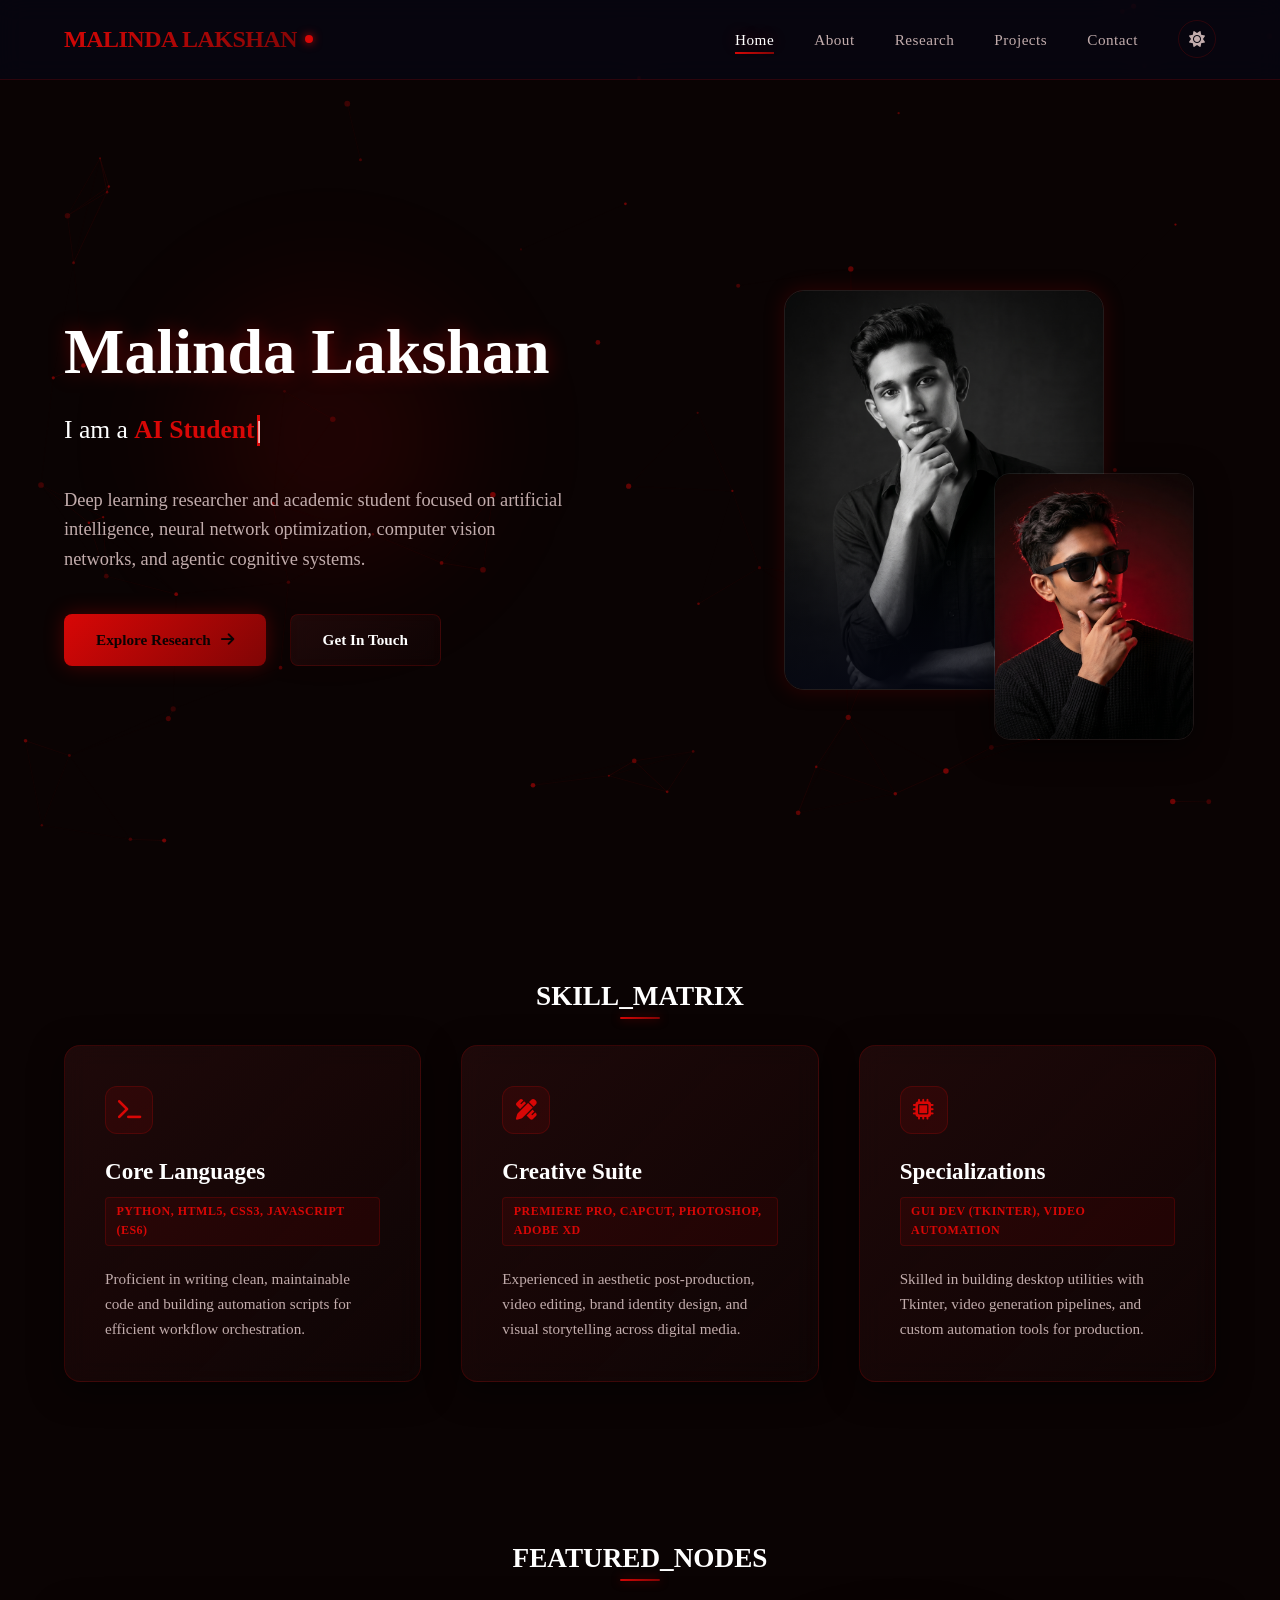
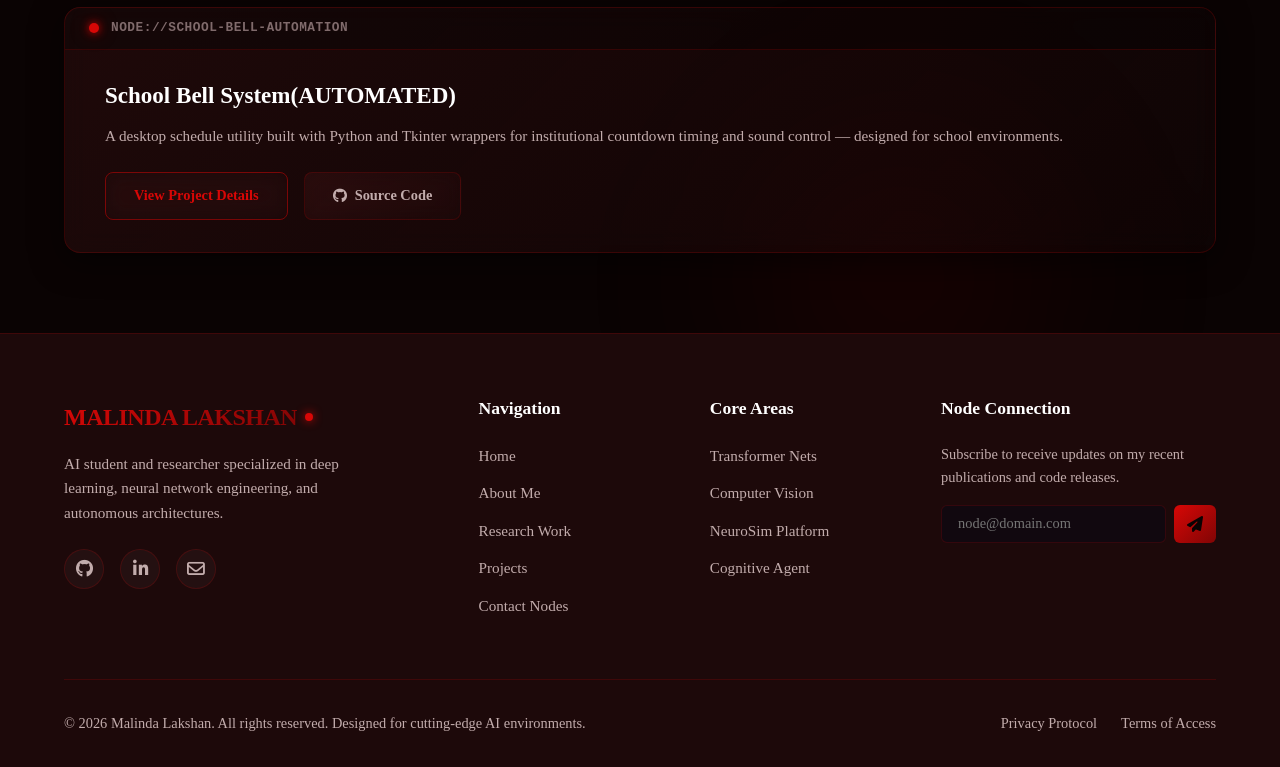
==== index.html @ 0bae868e "Contact page modifications" ====
<!DOCTYPE html>
<html lang="en">
<head>
  <meta charset="UTF-8">
  <meta name="viewport" content="width=device-width, initial-scale=1.0">
  <meta name="description" content="Official portfolio of Malinda Lakshan, an AI student and deep learning researcher pushing the boundaries of Artificial Intelligence, neural network optimization, and computer vision.">
  <meta name="author" content="Malinda Lakshan">
  <title>Malinda Lakshan | AI Researcher & Student Portfolio</title>
  
  <!-- CSS files -->
  <link rel="stylesheet" href="css/styles.css">
  <link rel="stylesheet" href="css/effects.css">
  
  <!-- FontAwesome Icons -->
  <link rel="stylesheet" href="https://cdnjs.cloudflare.com/ajax/libs/font-awesome/6.4.0/css/all.min.css">
</head>
<body>

  <!-- Background Canvas -->
  <canvas id="network-canvas" style="position: fixed; top: 0; left: 0; width: 100vw; height: 100vh; pointer-events: none; z-index: 1;"></canvas>

  <!-- Glowing blobs for background layout -->
  <div class="hero-glow-blob"></div>
  <div class="hero-glow-blob-2"></div>

  <!-- Header -->
  <header>
    <div class="nav-container">
      <a href="index.html" class="logo" id="header-logo">
        <span class="logo-text">MALINDA LAKSHAN</span><span class="logo-dot"></span>
      </a>
      <button class="hamburger" id="nav-toggle" aria-label="Toggle Navigation">
        <span></span>
        <span></span>
        <span></span>
      </button>
      <ul class="nav-menu">
        <li class="nav-item active"><a href="index.html">Home</a></li>
        <li class="nav-item"><a href="about.html">About</a></li>
        <li class="nav-item"><a href="research.html">Research</a></li>
        <li class="nav-item"><a href="projects.html">Projects</a></li>
        <li class="nav-item"><a href="contact.html">Contact</a></li>
        
        <li class="nav-item" style="list-style: none;">
          <button class="theme-toggle" id="theme-toggle" aria-label="Toggle theme">
            <i class="fa-solid fa-sun icon-sun"></i>
            <i class="fa-solid fa-moon icon-moon"></i>
          </button>
        </li>
      </ul>
    </div>
  </header>

  <!-- Main Content -->
  <main>
    <!-- Hero Section -->
    <section class="hero-section" style="min-height: calc(100vh - var(--nav-height)); display: flex; align-items: center; padding: 2rem 0; z-index: 2;">
      <div class="container">
        <div class="grid-2">
          <div class="hero-info" style="display: flex; flex-direction: column; justify-content: center; gap: 1.5rem;">
            <h1 class="glow-text reveal" style="transition-delay: 0ms;">Malinda Lakshan</h1>
            <h3 class="reveal" style="transition-delay: 100ms; font-weight: 500; font-family: var(--font-body); color: var(--text-primary); display: flex; align-items: center;">
              I am a&nbsp;<span class="typing-text" style="color: var(--accent-cyan); font-weight: 700;"></span><span class="typing-cursor">|</span>
            </h3>
            <p class="reveal" style="transition-delay: 200ms; font-size: 1.15rem; max-width: 500px; color: var(--text-secondary);">
              Deep learning researcher and academic student focused on artificial intelligence, neural network optimization, computer vision networks, and agentic cognitive systems.
            </p>
            <div class="reveal" style="transition-delay: 300ms; display: flex; gap: 1.5rem; margin-top: 1rem;">
              <a href="research.html" class="btn btn-primary" id="cta-explore">
                Explore Research <i class="fa-solid fa-arrow-right"></i>
              </a>
              <a href="contact.html" class="btn btn-secondary" id="cta-contact">
                Get In Touch
              </a>
            </div>
          </div>
          
          <!-- Right column - Dual Profile Images -->
          <div class="hero-images-wrapper reveal" style="transition-delay: 200ms;">
            <!-- Main portrait -->
            <div class="hero-image-main">
              <img src="assets/malinda.jpeg" alt="Malinda Lakshan Portrait">
              <div class="hero-image-glow"></div>
            </div>
            <!-- Secondary portrait (floating) -->
            <div class="hero-image-secondary reveal-scale" style="transition-delay: 400ms;">
              <img src="assets/malinda01.jpeg" alt="Malinda Lakshan Alternate">
            </div>
          </div>
          
        </div>
      </div>
    </section>
    <!-- [01] CORE_MATRIX - Skills Summary -->
    <section class="core-matrix-section">
      <div class="container">
        <h2 class="reveal">SKILL_MATRIX</h2>
        <div class="skills-grid">
          <!-- Card 1 -->
          <div class="skill-card skill-card-clickable reveal delay-100" data-skill="core-languages">
            <div class="skill-card-icon">
              <i class="fa-solid fa-terminal"></i>
            </div>
            <h3 class="skill-card-title">Core Languages</h3>
            <div class="skill-tech-list">Python, HTML5, CSS3, JavaScript (ES6)</div>
            <p class="skill-card-desc">
              Proficient in writing clean, maintainable code and building automation scripts for efficient workflow orchestration.
            </p>
          </div>
          <!-- Card 2 -->
          <div class="skill-card skill-card-clickable reveal delay-200" data-skill="creative-suite">
            <div class="skill-card-icon">
              <i class="fa-solid fa-pen-ruler"></i>
            </div>
            <h3 class="skill-card-title">Creative Suite</h3>
            <div class="skill-tech-list">Premiere Pro, CapCut, Photoshop, Adobe XD</div>
            <p class="skill-card-desc">
              Experienced in aesthetic post-production, video editing, brand identity design, and visual storytelling across digital media.
            </p>
          </div>
          <!-- Card 3 -->
          <div class="skill-card skill-card-clickable reveal delay-300" data-skill="specializations">
            <div class="skill-card-icon">
              <i class="fa-solid fa-microchip"></i>
            </div>
            <h3 class="skill-card-title">Specializations</h3>
            <div class="skill-tech-list">GUI Dev (Tkinter), Video Automation</div>
            <p class="skill-card-desc">
              Skilled in building desktop utilities with Tkinter, video generation pipelines, and custom automation tools for production.
            </p>
          </div>
        </div>
      </div>
    </section>

    <!-- [02] FEATURED_NODES - Highlighted Projects -->
    <section class="featured-nodes-section">
      <div class="container">
        <h2 class="reveal">FEATURED_NODES</h2>
        <div class="projects-node-list">
          <!-- Project 1 -->
          <div class="project-node-card reveal delay-100">
            <div class="node-status-bar">
              <span class="node-indicator online"></span>
              <span class="node-label">NODE://SCHOOL-BELL-AUTOMATION</span>
            </div>
            <div class="node-body">
              <h3 class="node-title">School Bell System(AUTOMATED)</h3>
              <p class="node-desc">
                A desktop schedule utility built with Python and Tkinter wrappers for institutional countdown timing and sound control — designed for school environments.
              </p>
              <div class="node-actions">
                <a href="projects.html?project=school-bell" class="node-btn node-btn-primary">View Project Details</a>
                <a href="https://github.com/malindalakshan-git/School-Bell-System.git" target="_blank" rel="noopener" class="node-btn node-btn-ghost"><i class="fa-brands fa-github"></i> Source Code</a>
              </div>
            </div>
          </div>

        </div>
      </div>
    </section>
  </main>

  <!-- Footer -->
  <footer>
    <div class="container">
      <div class="footer-content">
        <div>
          <a href="index.html" class="logo footer-logo">
            <span class="logo-text">MALINDA LAKSHAN</span><span class="logo-dot"></span>
          </a>
          <p class="footer-desc">
            AI student and researcher specialized in deep learning, neural network engineering, and autonomous architectures.
          </p>
          <div class="footer-socials">
            <a href="https://github.com/malindalakshan-git" class="social-icon" target="_blank" aria-label="GitHub"><i class="fa-brands fa-github"></i></a>
            <a href="https://www.linkedin.com/in/malinda-lakshan-80937a413/" class="social-icon" target="_blank" aria-label="LinkedIn"><i class="fa-brands fa-linkedin-in"></i></a>
            <a href="mailto:malindalakshanbro@gmail.com" class="social-icon" aria-label="Email"><i class="fa-regular fa-envelope"></i></a>
          </div>
        </div>
        
        <div>
          <h4 class="footer-heading">Navigation</h4>
          <ul class="footer-links">
            <li><a href="index.html">Home</a></li>
            <li><a href="about.html">About Me</a></li>
            <li><a href="research.html">Research Work</a></li>
            <li><a href="projects.html">Projects</a></li>
            <li><a href="contact.html">Contact Nodes</a></li>
          </ul>
        </div>
        
        <div>
          <h4 class="footer-heading">Core Areas</h4>
          <ul class="footer-links">
            <li><a href="research.html#transformer-networks">Transformer Nets</a></li>
            <li><a href="research.html#computer-vision">Computer Vision</a></li>
            <li><a href="projects.html#neuro-sim">NeuroSim Platform</a></li>
            <li><a href="projects.html#cognitive-bot">Cognitive Agent</a></li>
          </ul>
        </div>
        
        <div class="footer-subscribe">
          <h4 class="footer-heading">Node Connection</h4>
          <p>Subscribe to receive updates on my recent publications and code releases.</p>
          <form class="subscribe-form" onsubmit="event.preventDefault(); alert('Subscribed to mail server node successfully!')">
            <input type="email" placeholder="node@domain.com" class="subscribe-input" required aria-label="Email Address">
            <button type="submit" class="subscribe-btn" aria-label="Submit Subscription"><i class="fa-solid fa-paper-plane"></i></button>
          </form>
        </div>
      </div>
      
      <div class="footer-bottom">
        <div>
          &copy; 2026 Malinda Lakshan. All rights reserved. Designed for cutting-edge AI environments.
        </div>
        <div style="display: flex; gap: 1.5rem;">
          <a href="#">Privacy Protocol</a>
          <a href="#">Terms of Access</a>
        </div>
      </div>
    </div>
  </footer>

  <!-- Skills Detail Modal -->
  <div id="skills-modal" class="skills-modal-overlay">
    <div class="skills-modal-container">
      <button class="skills-modal-close" id="skills-modal-close" aria-label="Close">
        <i class="fa-solid fa-xmark"></i>
      </button>
      <div class="skills-modal-header">
        <div class="skills-modal-icon" id="skills-modal-icon"></div>
        <h2 class="skills-modal-title" id="skills-modal-title"></h2>
      </div>
      <div class="skills-modal-body" id="skills-modal-body"></div>
    </div>
  </div>

  <!-- Scripts -->
  <script src="js/network.js"></script>
  <script src="js/main.js"></script>

  <script>
    const skillsData = {
      'core-languages': {
        title: 'Core Languages',
        icon: '<i class="fa-solid fa-terminal"></i>',
        description: 'Proficient in writing clean, maintainable code and building automation scripts for efficient workflow orchestration.',
        items: [
          { name: 'Python', desc: 'Clean scripting, automation, data processing, and backend logic.' },
          { name: 'Java', desc: 'Object-oriented programming, cross-platform applications, and enterprise solutions.' },
          { name: 'HTML5', desc: 'Semantic markup, accessible web structure, and SEO-friendly layouts.' },
          { name: 'CSS3', desc: 'Responsive layouts, animations, custom properties, and modern styling.' },
          { name: 'JavaScript (ES6)', desc: 'Modern JS, async patterns, DOM manipulation, and ES6+ features.' },
          
        ]
      },
      'creative-suite': {
        title: 'Creative Suite',
        icon: '<i class="fa-solid fa-pen-ruler"></i>',
        description: 'Experienced in aesthetic post-production, video editing, brand identity design, and visual storytelling across digital media.',
        items: [
          { name: 'Photoshop', desc: 'Graphic design, photo manipulation, branding assets, and digital art.' },
          { name: 'Premiere Pro', desc: 'Professional video editing, color grading, and post-production workflows.' },
          { name: 'Adobe Illustrator', desc: 'Vector graphics, logo design, illustrations, and scalable brand assets.' },
          { name: 'Adobe XD', desc: 'UI/UX prototyping, wireframing, interactive mockups, and design systems.' },
          { name: 'CapCut', desc: 'Quick edits, motion effects, transitions, and mobile-optimized content.' },
          { name: 'Canva', desc: 'Quick graphic design, social media visuals, and drag-and-drop content creation.' },
          
        ]
      },
      'specializations': {
        title: 'Specializations',
        icon: '<i class="fa-solid fa-microchip"></i>',
        description: 'Skilled in building desktop utilities with Tkinter, video generation pipelines, and custom automation tools for production.',
        items: [
          { name: 'GUI Dev (Tkinter)', desc: 'Desktop applications with custom widgets, event-driven interfaces, and native look-and-feel.' },
          { name: 'Video Automation', desc: 'Automated video generation pipelines, batch processing scripts, and render farm orchestration.' },
          { name: 'Cybersecurity', desc: 'Threat analysis, vulnerability assessment, and defensive security practices.' },
          { name: 'Ethical Hacking', desc: 'Penetration testing, exploit identification, and responsible disclosure workflows.' },
          { name: 'Artificial Intelligence', desc: 'Intelligent systems, neural networks, and cognitive computing solutions.' },
          { name: 'Machine Learning', desc: 'Supervised/unsupervised learning, model training, and predictive analytics.' },
          { name: 'Data Science', desc: 'Data wrangling, statistical analysis, visualization, and insight-driven decision making.' }
        ]
      }
    };

    document.addEventListener('DOMContentLoaded', () => {
      const modal = document.getElementById('skills-modal');
      const closeBtn = document.getElementById('skills-modal-close');
      const titleEl = document.getElementById('skills-modal-title');
      const iconEl = document.getElementById('skills-modal-icon');
      const bodyEl = document.getElementById('skills-modal-body');

      function openSkillsModal(key) {
        const data = skillsData[key];
        if (!data) return;

        titleEl.textContent = data.title;
        iconEl.innerHTML = data.icon;

        bodyEl.innerHTML = '<p class="skills-modal-desc">' + data.description + '</p><div class="skills-list">' +
          data.items.map(item =>
            '<div class="skills-list-item"><div class="skills-list-name">' + item.name + '</div><div class="skills-list-desc">' + item.desc + '</div></div>'
          ).join('') +
        '</div>';

        modal.classList.add('active');
        document.body.style.overflow = 'hidden';
      }

      function closeSkillsModal() {
        modal.classList.remove('active');
        document.body.style.overflow = '';
      }

      closeBtn.addEventListener('click', closeSkillsModal);
      modal.addEventListener('click', (e) => {
        if (e.target === modal) closeSkillsModal();
      });
      document.addEventListener('keydown', (e) => {
        if (!modal.classList.contains('active')) return;
        if (e.key === 'Escape') closeSkillsModal();
      });

      document.querySelectorAll('.skill-card-clickable').forEach(card => {
        card.addEventListener('click', () => {
          openSkillsModal(card.getAttribute('data-skill'));
        });
      });
    });
  </script>
</body>
</html>
---- css/styles.css ----
/* 
   Malinda Lakshan - Design System & Global Stylesheet
   Theme: Cyberpunk AI Researcher (Deep Space Dark Mode)
*/

@import url('https://fonts.googleapis.com/css2?family=Inter:wght@300;400;500;600;700&family=Outfit:wght@300;400;500;600;700;800&family=Space+Grotesk:wght@400;500;600;700&display=swap');

:root {
  /* Colors - Dark theme (default) */
  --bg-primary: #0a0303;
  --bg-secondary: #1d090a;
  --bg-card: rgba(51, 16, 17, 0.7);
  --accent-cyan: #d80706;
  --accent-purple: #800505;
  --accent-purple-rgb: 128, 5, 5;
  --accent-cyan-rgb: 216, 7, 6;
  --text-primary: #ffffff;
  --text-secondary: #c2acac;
  --text-muted: #806b6c;
  --border-color: rgba(216, 7, 6, 0.18);
  --border-glow: rgba(216, 7, 6, 0.3);
  
  /* Gradients */
  --gradient-cyber: linear-gradient(135deg, var(--accent-cyan) 0%, var(--accent-purple) 100%);
  --gradient-dark: linear-gradient(180deg, var(--bg-primary) 0%, var(--bg-secondary) 100%);
  --gradient-card: linear-gradient(135deg, rgba(51, 16, 17, 0.5) 0%, rgba(29, 9, 10, 0.25) 100%);
  
  /* Shadows */
  --shadow-glow: 0 0 20px rgba(216, 7, 6, 0.3);
  --shadow-glow-purple: 0 0 20px rgba(128, 5, 5, 0.3);
  --shadow-card: 0 8px 32px 0 rgba(0, 0, 0, 0.55);
  
  /* Spacing */
  --nav-height: 80px;
  --transition-smooth: all 0.3s cubic-bezier(0.4, 0, 0.2, 1);
  --transition-fast: all 0.15s ease;

  /* Theme-aware helpers */
  --section-alt-bg: rgba(13, 17, 39, 0.4);
}

[data-theme="light"] {
  --bg-primary: #f8f6f6;
  --bg-secondary: #ffffff;
  --bg-card: rgba(255, 255, 255, 0.85);
  --accent-cyan: #c0392b;
  --accent-purple: #922b21;
  --accent-purple-rgb: 146, 43, 33;
  --accent-cyan-rgb: 192, 57, 43;
  --text-primary: #1a1a1a;
  --text-secondary: #4a4a4a;
  --text-muted: #888888;
  --border-color: rgba(192, 57, 43, 0.15);
  --border-glow: rgba(192, 57, 43, 0.2);
  --gradient-card: linear-gradient(135deg, rgba(255, 255, 255, 0.9) 0%, rgba(245, 245, 245, 0.7) 100%);
  --shadow-glow: 0 0 20px rgba(192, 57, 43, 0.2);
  --shadow-glow-purple: 0 0 20px rgba(146, 43, 33, 0.2);
  --shadow-card: 0 8px 32px 0 rgba(0, 0, 0, 0.1);
  --section-alt-bg: rgba(240, 240, 245, 0.8);
}


/* Reset & Base Styles */
* {
  margin: 0;
  padding: 0;
  box-sizing: border-box;
}

html {
  scroll-behavior: smooth;
  overflow-x: hidden;
}

body {
  background-color: var(--bg-primary);
  color: var(--text-secondary);
  font-family: var(--font-body);
  line-height: 1.6;
  min-height: 100vh;
  display: flex;
  flex-direction: column;
  overflow-x: hidden;
  position: relative;
}

/* Custom Scrollbar */
::-webkit-scrollbar {
  width: 8px;
  height: 8px;
}

::-webkit-scrollbar-track {
  background: var(--bg-primary);
}

::-webkit-scrollbar-thumb {
  background: rgba(255, 255, 255, 0.1);
  border-radius: 4px;
  border: 1px solid var(--border-color);
}

[data-theme="light"] ::-webkit-scrollbar-thumb {
  background: rgba(0, 0, 0, 0.15);
}

::-webkit-scrollbar-thumb:hover {
  background: var(--gradient-cyber);
}

/* Typography */
h1, h2, h3, h4, h5, h6 {
  color: var(--text-primary);
  font-family: var(--font-heading);
  font-weight: 700;
  line-height: 1.2;
}

h1 {
  font-size: clamp(2.5rem, 5vw, 4.5rem);
}

h2 {
  font-size: clamp(2rem, 3.5vw, 3rem);
  position: relative;
  margin-bottom: 2.5rem;
  display: inline-block;
}

h2::after {
  content: '';
  position: absolute;
  left: 0;
  bottom: -8px;
  width: 60px;
  height: 3px;
  background: var(--gradient-cyber);
  border-radius: 2px;
  box-shadow: 0 0 10px rgba(var(--accent-cyan-rgb), 0.5);
}

h3 {
  font-size: clamp(1.25rem, 2vw, 1.75rem);
  margin-bottom: 1rem;
}

p {
  font-size: 1.05rem;
  color: var(--text-secondary);
}

a {
  color: inherit;
  text-decoration: none;
  transition: var(--transition-fast);
}

/* Header & Navigation */
header {
  position: fixed;
  top: 0;
  left: 0;
  width: 100%;
  height: var(--nav-height);
  background-color: rgba(6, 8, 20, 0.7);
  backdrop-filter: blur(12px);
  -webkit-backdrop-filter: blur(12px);
  border-bottom: 1px solid var(--border-color);
  z-index: 1000;
  display: flex;
  align-items: center;
  transition: var(--transition-smooth);
}

[data-theme="light"] header {
  background-color: rgba(255, 255, 255, 0.85);
}

header.scrolled {
  height: 70px;
  background-color: rgba(6, 8, 20, 0.85);
  border-bottom: 1px solid rgba(0, 242, 254, 0.15);
}

[data-theme="light"] header.scrolled {
  background-color: rgba(255, 255, 255, 0.95);
  border-bottom: 1px solid var(--border-color);
}

.nav-container {
  width: 90%;
  max-width: 1200px;
  margin: 0 auto;
  display: flex;
  justify-content: space-between;
  align-items: center;
}

.logo {
  font-family: var(--font-heading);
  font-size: 1.5rem;
  font-weight: 800;
  letter-spacing: -0.5px;
  display: flex;
  align-items: center;
  gap: 8px;
}

.logo-text {
  background: var(--gradient-cyber);
  -webkit-background-clip: text;
  -webkit-text-fill-color: transparent;
  background-clip: text;
}

.logo-dot {
  width: 8px;
  height: 8px;
  background-color: var(--accent-cyan);
  border-radius: 50%;
  display: inline-block;
  box-shadow: 0 0 10px var(--accent-cyan);
  animation: pulse-glow 2s infinite;
}

.nav-menu {
  display: flex;
  gap: 2.5rem;
  list-style: none;
  align-items: center;
}

.nav-item a {
  font-family: var(--font-heading);
  font-weight: 500;
  font-size: 0.95rem;
  color: var(--text-secondary);
  letter-spacing: 0.5px;
  position: relative;
  padding: 6px 0;
}

.nav-item a::after {
  content: '';
  position: absolute;
  bottom: 0;
  left: 0;
  width: 0;
  height: 2px;
  background: var(--gradient-cyber);
  transition: var(--transition-smooth);
}

.nav-item a:hover {
  color: var(--text-primary);
}

.nav-item a:hover::after,
.nav-item.active a::after {
  width: 100%;
}

.nav-item.active a {
  color: var(--text-primary);
  text-shadow: 0 0 15px rgba(var(--accent-cyan-rgb), 0.4);
}

.hamburger {
  display: none;
  cursor: pointer;
  background: none;
  border: none;
  outline: none;
}

.hamburger span {
  display: block;
  width: 25px;
  height: 2px;
  background-color: var(--text-primary);
  margin: 5px 0;
  transition: var(--transition-smooth);
}

/* Page Containers */
main {
  margin-top: var(--nav-height);
  flex-grow: 1;
}

section {
  padding: 5rem 0;
  position: relative;
}

.container {
  width: 90%;
  max-width: 1200px;
  margin: 0 auto;
  z-index: 2;
  position: relative;
}

/* Common Layout Components */
.grid-2 {
  display: grid;
  grid-template-columns: repeat(2, 1fr);
  gap: 4rem;
  align-items: center;
}

.grid-3 {
  display: grid;
  grid-template-columns: repeat(3, 1fr);
  gap: 2.5rem;
}

/* Buttons */
.btn {
  display: inline-flex;
  align-items: center;
  justify-content: center;
  padding: 0.8rem 2rem;
  font-family: var(--font-heading);
  font-size: 0.95rem;
  font-weight: 600;
  border-radius: 8px;
  cursor: pointer;
  transition: var(--transition-smooth);
  position: relative;
  overflow: hidden;
  gap: 10px;
}

.btn-primary {
  background: var(--gradient-cyber);
  color: var(--bg-primary);
  border: none;
  box-shadow: var(--shadow-glow);
}

.btn-primary:hover {
  transform: translateY(-3px);
  box-shadow: 0 0 30px rgba(var(--accent-cyan-rgb), 0.45);
  color: var(--bg-primary);
}

.btn-secondary {
  background: transparent;
  color: var(--text-primary);
  border: 1px solid var(--border-color);
  background-image: var(--gradient-card);
  backdrop-filter: blur(10px);
}

.btn-secondary:hover {
  border-color: var(--accent-cyan);
  box-shadow: var(--shadow-glow);
  transform: translateY(-3px);
}

.btn:active {
  transform: translateY(-1px);
}

/* Footer Section */
footer {
  background-color: var(--bg-secondary);
  border-top: 1px solid var(--border-color);
  padding: 4rem 0 2rem 0;
  position: relative;
  z-index: 10;
}

.footer-content {
  display: grid;
  grid-template-columns: 2fr 1fr 1fr 1.5fr;
  gap: 3rem;
  margin-bottom: 3rem;
}

.footer-logo {
  margin-bottom: 1rem;
}

.footer-desc {
  max-width: 320px;
  font-size: 0.95rem;
  color: var(--text-secondary);
}

.footer-heading {
  font-size: 1.1rem;
  font-weight: 600;
  margin-bottom: 1.5rem;
  position: relative;
}

.footer-links {
  list-style: none;
}

.footer-links li {
  margin-bottom: 0.75rem;
}

.footer-links a {
  color: var(--text-secondary);
  font-size: 0.95rem;
}

.footer-links a:hover {
  color: var(--text-primary);
  padding-left: 5px;
}

.footer-socials {
  display: flex;
  gap: 1rem;
  margin-top: 1.5rem;
}

.social-icon {
  width: 40px;
  height: 40px;
  border-radius: 50%;
  background-color: rgba(255, 255, 255, 0.03);
  border: 1px solid var(--border-color);
  display: flex;
  align-items: center;
  justify-content: center;
  color: var(--text-secondary);
  font-size: 1.1rem;
  transition: var(--transition-smooth);
}

.social-icon:hover {
  background: var(--gradient-cyber);
  color: var(--bg-primary);
  border-color: transparent;
  transform: translateY(-3px);
  box-shadow: var(--shadow-glow);
}

.footer-subscribe p {
  font-size: 0.9rem;
  margin-bottom: 1rem;
}

.subscribe-form {
  display: flex;
  gap: 0.5rem;
}

.subscribe-input {
  flex-grow: 1;
  background-color: rgba(6, 8, 20, 0.5);
  border: 1px solid var(--border-color);
  border-radius: 6px;
  padding: 0.6rem 1rem;
  color: var(--text-primary);
  font-family: var(--font-body);
  font-size: 0.9rem;
  outline: none;
  transition: var(--transition-fast);
}

[data-theme="light"] .subscribe-input {
  background-color: rgba(240, 240, 240, 0.8);
}

.subscribe-input:focus {
  border-color: var(--accent-cyan);
  box-shadow: 0 0 10px rgba(var(--accent-cyan-rgb), 0.1);
}

.subscribe-btn {
  background: var(--gradient-cyber);
  border: none;
  border-radius: 6px;
  width: 42px;
  display: flex;
  align-items: center;
  justify-content: center;
  cursor: pointer;
  color: var(--bg-primary);
  font-size: 1rem;
  transition: var(--transition-smooth);
}

.subscribe-btn:hover {
  box-shadow: var(--shadow-glow);
}

.footer-bottom {
  border-top: 1px solid var(--border-color);
  padding-top: 2rem;
  display: flex;
  justify-content: space-between;
  align-items: center;
  font-size: 0.9rem;
}

/* Theme Toggle Button */
.theme-toggle {
  background: none;
  border: 1px solid var(--border-color);
  width: 38px;
  height: 38px;
  border-radius: 50%;
  display: flex;
  align-items: center;
  justify-content: center;
  cursor: pointer;
  color: var(--text-secondary);
  font-size: 1rem;
  transition: var(--transition-smooth);
  position: relative;
}

.theme-toggle:hover {
  color: var(--text-primary);
  border-color: var(--accent-cyan);
  box-shadow: 0 0 12px rgba(216, 7, 6, 0.15);
}

.theme-toggle .icon-sun,
.theme-toggle .icon-moon {
  position: absolute;
  transition: var(--transition-smooth);
}

.theme-toggle .icon-sun {
  opacity: 1;
  transform: rotate(0deg) scale(1);
}

.theme-toggle .icon-moon {
  opacity: 0;
  transform: rotate(90deg) scale(0);
}

[data-theme="light"] .theme-toggle .icon-sun {
  opacity: 0;
  transform: rotate(-90deg) scale(0);
}

[data-theme="light"] .theme-toggle .icon-moon {
  opacity: 1;
  transform: rotate(0deg) scale(1);
}

/* Animations */
@keyframes pulse-glow {
  0% {
    box-shadow: 0 0 5px var(--accent-cyan);
    opacity: 0.8;
  }
  50% {
    box-shadow: 0 0 20px var(--accent-cyan);
    opacity: 1;
  }
  100% {
    box-shadow: 0 0 5px var(--accent-cyan);
    opacity: 0.8;
  }
}

/* ========================================================
   [01] CORE_MATRIX & [02] FEATURED_NODES
   Theme-matched sections
   ======================================================== */

.core-matrix-section h2,
.featured-nodes-section h2 {
  font-size: clamp(1.3rem, 2.5vw, 1.7rem);
  margin-bottom: 2rem;
  text-align: center;
  display: block;
}

.core-matrix-section h2::after,
.featured-nodes-section h2::after {
  width: 40px;
  height: 2px;
  bottom: -6px;
  left: 50%;
  transform: translateX(-50%);
}

.section-terminal-header {
  font-size: 0.9rem;
  color: var(--text-muted);
  margin-bottom: 2rem;
}

.term-prompt {
  color: var(--accent-cyan);
  font-weight: 700;
  margin-right: 0.5rem;
}

/* ------------------------------------------------
   CORE_MATRIX - 3-column skills grid
   ------------------------------------------------ */
.skills-grid {
  display: grid;
  grid-template-columns: repeat(3, 1fr);
  gap: 2.5rem;
}

.skill-card {
  background: var(--gradient-card);
  backdrop-filter: blur(12px);
  -webkit-backdrop-filter: blur(12px);
  border: 1px solid var(--border-color);
  border-radius: 16px;
  padding: 2.5rem;
  box-shadow: var(--shadow-card);
  transition: var(--transition-smooth);
  position: relative;
  overflow: hidden;
}

.skill-card::before {
  content: '';
  position: absolute;
  top: 0;
  left: -100%;
  width: 100%;
  height: 100%;
  background: linear-gradient(90deg, transparent, rgba(255, 255, 255, 0.03), transparent);
  transition: left 0.6s ease;
  pointer-events: none;
}

.skill-card:hover::before {
  left: 100%;
}

.skill-card:hover {
  transform: translateY(-5px);
  border-color: rgba(var(--accent-cyan-rgb), 0.3);
  box-shadow: 0 12px 40px 0 rgba(var(--accent-cyan-rgb), 0.08);
}

.skill-card-icon {
  width: 48px;
  height: 48px;
  border-radius: 12px;
  background: rgba(var(--accent-cyan-rgb), 0.1);
  border: 1px solid rgba(var(--accent-cyan-rgb), 0.2);
  display: flex;
  align-items: center;
  justify-content: center;
  font-size: 1.3rem;
  color: var(--accent-cyan);
  margin-bottom: 1.5rem;
  transition: var(--transition-smooth);
}

.skill-card:hover .skill-card-icon {
  background: rgba(var(--accent-cyan-rgb), 0.18);
  box-shadow: 0 0 18px rgba(var(--accent-cyan-rgb), 0.2);
}

.skill-card-title {
  font-size: clamp(1.15rem, 1.8vw, 1.5rem);
  font-weight: 700;
  margin-bottom: 0.75rem;
  color: var(--text-primary);
}

.skill-tech-list {
  font-size: 0.75rem;
  font-weight: 600;
  color: var(--accent-cyan);
  background: rgba(var(--accent-cyan-rgb), 0.08);
  border: 1px solid rgba(var(--accent-cyan-rgb), 0.2);
  border-radius: 4px;
  padding: 0.25rem 0.65rem;
  margin-bottom: 1.25rem;
  display: inline-block;
  text-transform: uppercase;
  letter-spacing: 0.5px;
}

.skill-card-desc {
  font-size: 0.95rem;
  color: var(--text-secondary);
  line-height: 1.65;
}

/* ------------------------------------------------
   FEATURED_NODES - Vertical project list
   ------------------------------------------------ */
.featured-nodes-section .section-terminal-header {
  margin-bottom: 1.5rem;
}

.projects-node-list {
  display: flex;
  flex-direction: column;
  gap: 2.5rem;
}

.project-node-card {
  background: var(--gradient-card);
  backdrop-filter: blur(12px);
  -webkit-backdrop-filter: blur(12px);
  border: 1px solid var(--border-color);
  border-radius: 16px;
  overflow: hidden;
  box-shadow: var(--shadow-card);
  transition: var(--transition-smooth);
}

.project-node-card:hover {
  transform: translateY(-5px);
  border-color: rgba(var(--accent-cyan-rgb), 0.3);
  box-shadow: 0 12px 40px 0 rgba(var(--accent-cyan-rgb), 0.08);
}

.node-status-bar {
  display: flex;
  align-items: center;
  gap: 0.75rem;
  padding: 0.65rem 1.5rem;
  background: rgba(0, 0, 0, 0.3);
  border-bottom: 1px solid var(--border-color);
}

.node-indicator {
  width: 10px;
  height: 10px;
  border-radius: 50%;
  flex-shrink: 0;
  position: relative;
}

.node-indicator.online {
  background-color: var(--accent-cyan);
  box-shadow: 0 0 8px var(--accent-cyan), 0 0 20px rgba(var(--accent-cyan-rgb), 0.35);
  animation: node-glow-pulse 2s infinite;
}

@keyframes node-glow-pulse {
  0%, 100% { box-shadow: 0 0 6px var(--accent-cyan), 0 0 14px rgba(var(--accent-cyan-rgb), 0.25); }
  50% { box-shadow: 0 0 12px var(--accent-cyan), 0 0 28px rgba(var(--accent-cyan-rgb), 0.45); }
}

.node-label {
  font-family: 'Courier New', monospace;
  font-size: 0.8rem;
  color: var(--text-muted);
  letter-spacing: 0.5px;
  font-weight: 600;
}

.node-body {
  padding: 2rem 2.5rem;
}

.node-title {
  font-size: clamp(1.15rem, 1.8vw, 1.5rem);
  font-weight: 700;
  margin-bottom: 0.85rem;
  color: var(--text-primary);
}

.node-desc {
  font-size: 0.95rem;
  color: var(--text-secondary);
  line-height: 1.65;
  margin-bottom: 1.5rem;
}

.node-actions {
  display: flex;
  gap: 1rem;
  flex-wrap: wrap;
}

.node-btn {
  display: inline-flex;
  align-items: center;
  justify-content: center;
  gap: 0.5rem;
  padding: 0.7rem 1.75rem;
  font-family: var(--font-heading);
  font-size: 0.9rem;
  font-weight: 600;
  border-radius: 8px;
  cursor: pointer;
  transition: var(--transition-smooth);
  text-decoration: none;
}

.node-btn-primary {
  background: transparent;
  color: var(--accent-cyan);
  border: 1px solid rgba(var(--accent-cyan-rgb), 0.5);
  backdrop-filter: blur(10px);
}

.node-btn-primary:hover {
  background: var(--gradient-cyber);
  color: var(--bg-primary);
  border-color: transparent;
  box-shadow: var(--shadow-glow);
  transform: translateY(-3px);
}

.node-btn-ghost {
  background: transparent;
  color: var(--text-secondary);
  border: 1px solid var(--border-color);
  background-image: var(--gradient-card);
  backdrop-filter: blur(10px);
}

.node-btn-ghost:hover {
  color: var(--text-primary);
  border-color: var(--accent-cyan);
  box-shadow: var(--shadow-glow);
  transform: translateY(-3px);
}

/* ------------------------------------------------
   Responsive overrides
   ------------------------------------------------ */
@media (max-width: 1024px) {
  .skills-grid {
    grid-template-columns: repeat(2, 1fr);
  }
}

@media (max-width: 768px) {
  .skills-grid {
    grid-template-columns: 1fr;
  }

  .node-body {
    padding: 1.5rem 1.5rem 2rem;
  }

  .node-actions {
    flex-direction: column;
  }

  .node-btn {
    width: 100%;
    justify-content: center;
  }
}

/* Responsive Breakpoints */
@media (max-width: 1024px) {
  .footer-content {
    grid-template-columns: repeat(2, 1fr);
    gap: 3rem;
  }
}

@media (max-width: 768px) {
  .grid-2 {
    grid-template-columns: 1fr;
    gap: 3rem;
  }
  
  .grid-3 {
    grid-template-columns: 1fr;
    gap: 2rem;
  }
  
  .hamburger {
    display: block;
  }
  
  .nav-menu {
    position: fixed;
    top: var(--nav-height);
    right: -100%;
    width: 250px;
    height: calc(100vh - var(--nav-height));
    background-color: rgba(13, 17, 39, 0.95);
    backdrop-filter: blur(15px);
    -webkit-backdrop-filter: blur(15px);
  }
  
  [data-theme="light"] .nav-menu {
    background-color: rgba(255, 255, 255, 0.95);
    border-left: 1px solid var(--border-color);
    flex-direction: column;
    padding: 3rem 1.5rem;
    gap: 2rem;
    align-items: flex-start;
    transition: var(--transition-smooth);
  }
  
  .nav-menu.active {
    right: 0;
  }
  
  .hamburger.active span:nth-child(1) {
    transform: translateY(7px) rotate(45deg);
  }
  
  .hamburger.active span:nth-child(2) {
    opacity: 0;
  }
  
  .hamburger.active span:nth-child(3) {
    transform: translateY(-7px) rotate(-45deg);
  }
  
  .footer-content {
    grid-template-columns: 1fr;
    gap: 2rem;
  }
  
  .footer-bottom {
    flex-direction: column;
    gap: 1rem;
    text-align: center;
  }
}
---- css/effects.css ----
/* 
   Malinda Lakshan - Dynamic Visual Effects & Animations
   Theme: Cyberpunk AI Researcher
*/

/* Glassmorphism Cards */
.glass-card {
  background: var(--gradient-card);
  backdrop-filter: blur(12px);
  -webkit-backdrop-filter: blur(12px);
  border: 1px solid var(--border-color);
  border-radius: 16px;
  padding: 2.5rem;
  box-shadow: var(--shadow-card);
  transition: var(--transition-smooth);
  position: relative;
  overflow: hidden;
}

.glass-card::before {
  content: '';
  position: absolute;
  top: 0;
  left: -100%;
  width: 100%;
  height: 100%;
  background: linear-gradient(
    90deg,
    transparent,
    rgba(255, 255, 255, 0.05),
    transparent
  );
  transition: 0.5s;
}

.glass-card:hover::before {
  left: 100%;
}

.glass-card:hover {
  transform: translateY(-5px);
  border-color: rgba(216, 7, 6, 0.3);
  box-shadow: 0 12px 40px 0 rgba(216, 7, 6, 0.08);
}

/* Glowing Elements */
.glow-text {
  text-shadow: 0 0 20px rgba(216, 7, 6, 0.4);
}

.glow-border {
  position: relative;
}

.glow-border::after {
  content: '';
  position: absolute;
  inset: -1px;
  background: var(--gradient-cyber);
  border-radius: inherit;
  z-index: -1;
  opacity: 0;
  transition: var(--transition-smooth);
}

.glow-border:hover::after {
  opacity: 1;
}

/* Page Load & Scroll Animations */
.reveal {
  position: relative;
  opacity: 0;
  transform: translateY(40px);
  transition: 1s cubic-bezier(0.4, 0, 0.2, 1);
}

.reveal.active {
  opacity: 1;
  transform: translateY(0);
}

/* Delay classes */
.delay-100 { transition-delay: 100ms; }
.delay-200 { transition-delay: 200ms; }
.delay-300 { transition-delay: 300ms; }
.delay-400 { transition-delay: 400ms; }
.delay-500 { transition-delay: 500ms; }

/* Scale + fade reveal variant for cards */
.reveal-scale {
  position: relative;
  opacity: 0;
  transform: translateY(30px) scale(0.95);
  transition: 0.8s cubic-bezier(0.4, 0, 0.2, 1);
}

.reveal-scale.active {
  opacity: 1;
  transform: translateY(0) scale(1);
}

/* Slide from left variant */
.reveal-left {
  position: relative;
  opacity: 0;
  transform: translateX(-40px);
  transition: 0.8s cubic-bezier(0.4, 0, 0.2, 1);
}

.reveal-left.active {
  opacity: 1;
  transform: translateX(0);
}

/* Slide from right variant */
.reveal-right {
  position: relative;
  opacity: 0;
  transform: translateX(40px);
  transition: 0.8s cubic-bezier(0.4, 0, 0.2, 1);
}

.reveal-right.active {
  opacity: 1;
  transform: translateX(0);
}

/* Scanline overlay for cyberpunk aesthetic */
.scanlines {
  position: relative;
  overflow: hidden;
}

.scanlines::after {
  content: '';
  position: absolute;
  inset: 0;
  background: repeating-linear-gradient(
    0deg,
    transparent,
    transparent 2px,
    rgba(216, 7, 6, 0.015) 2px,
    rgba(216, 7, 6, 0.015) 4px
  );
  pointer-events: none;
  z-index: 1;
}

/* Data stream heading shimmer */
@keyframes heading-shimmer {
  0% { background-position: -200% center; }
  100% { background-position: 200% center; }
}

.heading-shimmer {
  background: linear-gradient(
    90deg,
    var(--text-primary) 0%,
    var(--accent-cyan) 25%,
    var(--text-primary) 50%,
    var(--accent-cyan) 75%,
    var(--text-primary) 100%
  );
  background-size: 200% auto;
  -webkit-background-clip: text;
  -webkit-text-fill-color: transparent;
  background-clip: text;
  animation: heading-shimmer 4s linear infinite;
}

/* Node status bar pulse animation extension */
@keyframes node-pulse-border {
  0%, 100% { border-color: rgba(var(--accent-cyan-rgb), 0.3); }
  50% { border-color: rgba(var(--accent-cyan-rgb), 0.6); }
}

.project-node-card {
  animation: node-pulse-border 4s ease-in-out infinite;
}

.project-node-card:hover {
  animation-play-state: paused;
}

/* Typing animation cursor */
.typing-cursor {
  display: inline-block;
  width: 3px;
  background-color: var(--accent-cyan);
  animation: blink 0.8s infinite;
  margin-left: 2px;
  vertical-align: middle;
}

@keyframes blink {
  0%, 100% { opacity: 0; }
  50% { opacity: 1; }
}

/* Neural Network Interactive Playground Widget Styles */
.nn-playground {
  width: 100%;
  margin-top: 2rem;
}

.nn-container {
  display: flex;
  justify-content: space-between;
  align-items: center;
  height: 250px;
  position: relative;
  background-color: rgba(6, 8, 20, 0.4);
  border-radius: 12px;
  padding: 1rem 3rem;
  border: 1px solid var(--border-color);
  overflow: hidden;
}

[data-theme="light"] .nn-container {
  background-color: rgba(245, 245, 245, 0.6);
}

.nn-svg-canvas {
  position: absolute;
  top: 0;
  left: 0;
  width: 100%;
  height: 100%;
  z-index: 1;
  pointer-events: none;
}

.nn-layer {
  display: flex;
  flex-direction: column;
  justify-content: space-around;
  height: 100%;
  z-index: 2;
  position: relative;
}

.nn-node {
  width: 32px;
  height: 32px;
  border-radius: 50%;
  background: var(--bg-secondary);
  border: 2px solid var(--text-muted);
  cursor: pointer;
  display: flex;
  align-items: center;
  justify-content: center;
  font-family: var(--font-heading);
  font-size: 0.8rem;
  font-weight: bold;
  color: var(--text-muted);
  transition: var(--transition-smooth);
  box-shadow: 0 0 5px rgba(0, 0, 0, 0.5);
}

.nn-node:hover {
  transform: scale(1.2);
  border-color: var(--accent-cyan);
  color: var(--accent-cyan);
  box-shadow: 0 0 15px rgba(216, 7, 6, 0.4);
}

.nn-node.active {
  background: var(--gradient-cyber);
  border-color: transparent;
  color: var(--bg-primary);
  box-shadow: 0 0 20px rgba(216, 7, 6, 0.6);
}

.nn-controls {
  margin-top: 1.5rem;
  display: flex;
  justify-content: space-between;
  align-items: center;
  gap: 1rem;
}

.nn-status-panel {
  font-family: monospace;
  font-size: 0.85rem;
  color: var(--accent-cyan);
  background-color: rgba(var(--accent-cyan-rgb), 0.05);
  border: 1px solid rgba(var(--accent-cyan-rgb), 0.15);
  padding: 0.5rem 1rem;
  border-radius: 6px;
  flex-grow: 1;
  text-align: left;
}

/* Synapse activation path pulse animation */
@keyframes synapse-pulse {
  0% {
    stroke-dashoffset: 24;
  }
  100% {
    stroke-dashoffset: 0;
  }
}

.synapse-line {
  stroke: rgba(255, 255, 255, 0.08);
  stroke-width: 1.5px;
  transition: var(--transition-smooth);
}

.synapse-line.active {
  stroke: var(--accent-cyan);
  stroke-width: 2.5px;
  stroke-dasharray: 6, 3;
  animation: synapse-pulse 1s linear infinite;
  filter: drop-shadow(0 0 4px var(--accent-cyan));
}

.synapse-line.active-purple {
  stroke: var(--accent-purple);
  stroke-width: 2.5px;
  stroke-dasharray: 6, 3;
  animation: synapse-pulse 1s linear infinite;
  filter: drop-shadow(0 0 4px var(--accent-purple));
}

/* Floating Input Forms */
.form-group {
  position: relative;
  margin-bottom: 2rem;
}

.form-input {
  width: 100%;
  padding: 1rem;
  background-color: rgba(6, 8, 20, 0.5);
  border: 1px solid var(--border-color);
  border-radius: 8px;
  color: var(--text-primary);
  font-family: var(--font-body);
  font-size: 1rem;
  outline: none;
  transition: var(--transition-smooth);
}

[data-theme="light"] .form-input {
  background-color: rgba(240, 240, 240, 0.8);
}

.form-input:focus {
  border-color: var(--accent-cyan);
  box-shadow: 0 0 20px rgba(var(--accent-cyan-rgb), 0.1);
}

.form-label {
  position: absolute;
  left: 1rem;
  top: 1rem;
  color: var(--text-secondary);
  transition: var(--transition-smooth);
  pointer-events: none;
  font-size: 1rem;
}

.form-input:focus ~ .form-label,
.form-input:not(:placeholder-shown) ~ .form-label {
  top: -0.6rem;
  left: 0.8rem;
  font-size: 0.8rem;
  color: var(--accent-cyan);
  background-color: var(--bg-secondary);
  padding: 0 0.4rem;
  border-radius: 4px;
}

[data-theme="light"] .form-input:focus ~ .form-label,
[data-theme="light"] .form-input:not(:placeholder-shown) ~ .form-label {
  background-color: var(--bg-primary);
}

textarea.form-input {
  resize: vertical;
  min-height: 150px;
}

/* Floating AI particles on hero page */
.hero-glow-blob {
  position: absolute;
  width: 400px;
  height: 400px;
  background: radial-gradient(circle, rgba(var(--accent-cyan-rgb), 0.15) 0%, transparent 70%);
  top: 10%;
  left: 10%;
  z-index: 1;
  pointer-events: none;
  filter: blur(50px);
  animation: blob-float 15s infinite alternate;
}

.hero-glow-blob-2 {
  position: absolute;
  width: 500px;
  height: 500px;
  background: radial-gradient(circle, rgba(var(--accent-purple-rgb), 0.12) 0%, transparent 70%);
  bottom: 10%;
  right: 10%;
  z-index: 1;
  pointer-events: none;
  filter: blur(60px);
  animation: blob-float-reverse 20s infinite alternate;
}

@keyframes blob-float {
  0% { transform: translate(0, 0) scale(1); }
  50% { transform: translate(50px, 30px) scale(1.1); }
  100% { transform: translate(-30px, 60px) scale(0.9); }
}

@keyframes blob-float-reverse {
  0% { transform: translate(0, 0) scale(1); }
  50% { transform: translate(-40px, -50px) scale(0.95); }
  100% { transform: translate(30px, -20px) scale(1.05); }
}

/* Modern Portfolio Image Framing */
.portfolio-img-wrapper {
  position: relative;
  border-radius: 20px;
  overflow: hidden;
  box-shadow: var(--shadow-glow-purple);
  border: 1px solid rgba(255, 255, 255, 0.1);
  max-width: 450px;
  margin: 0 auto;
  aspect-ratio: 4 / 5;
}

.portfolio-img-wrapper::after {
  content: '';
  position: absolute;
  inset: 0;
  background: linear-gradient(to bottom, transparent 60%, rgba(6, 8, 20, 0.8) 100%);
  pointer-events: none;
}

[data-theme="light"] .portfolio-img-wrapper::after {
  background: linear-gradient(to bottom, transparent 60%, rgba(240, 240, 245, 0.9) 100%);
}

.portfolio-img-wrapper img {
  width: 100%;
  height: 100%;
  object-fit: cover;
  transition: var(--transition-smooth);
}

.portfolio-img-wrapper:hover img {
  transform: scale(1.05);
}

.portfolio-img-glow-overlay {
  position: absolute;
  inset: 0;
  border-radius: inherit;
  border: 2px solid transparent;
  background: linear-gradient(135deg, var(--accent-cyan), var(--accent-purple)) border-box;
  -webkit-mask: linear-gradient(#fff 0 0) padding-box, linear-gradient(#fff 0 0);
  -webkit-mask-composite: xor;
  mask-composite: exclude;
  pointer-events: none;
  opacity: 0.6;
}

/* Hero Dual-Image Layout */
.hero-images-wrapper {
  position: relative;
  display: flex;
  align-items: center;
  justify-content: center;
  width: 100%;
  max-width: 500px;
  margin: 0 auto;
  min-height: 480px;
}

.hero-image-main {
  position: relative;
  z-index: 2;
  width: 320px;
  aspect-ratio: 4 / 5;
  border-radius: 20px;
  overflow: hidden;
  box-shadow: var(--shadow-glow-purple);
  border: 1px solid rgba(255, 255, 255, 0.1);
}

.hero-image-main::after {
  content: '';
  position: absolute;
  inset: 0;
  background: linear-gradient(to bottom, transparent 60%, rgba(6, 8, 20, 0.8) 100%);
  pointer-events: none;
}

[data-theme="light"] .hero-image-main::after {
  background: linear-gradient(to bottom, transparent 60%, rgba(240, 240, 245, 0.9) 100%);
}

.hero-image-main img {
  width: 100%;
  height: 100%;
  object-fit: cover;
  transition: var(--transition-smooth);
}

.hero-image-main:hover img {
  transform: scale(1.05);
}

.hero-image-glow {
  position: absolute;
  inset: -2px;
  border-radius: inherit;
  border: 2px solid transparent;
  background: linear-gradient(135deg, var(--accent-cyan), var(--accent-purple)) border-box;
  -webkit-mask: linear-gradient(#fff 0 0) padding-box, linear-gradient(#fff 0 0);
  -webkit-mask-composite: xor;
  mask-composite: exclude;
  pointer-events: none;
  opacity: 0.6;
}

/* Secondary image floating on top-right overlap */
.hero-image-secondary {
  position: absolute;
  z-index: 3;
  width: 200px;
  aspect-ratio: 3 / 4;
  border-radius: 16px;
  overflow: hidden;
  bottom: -10px;
  right: 0px;
  box-shadow: var(--shadow-card);
  border: 1px solid rgba(255, 255, 255, 0.08);
  transform: rotate(6deg);
  animation: hero-secondary-float 7s ease-in-out infinite;
}

.hero-image-secondary img {
  width: 100%;
  height: 100%;
  object-fit: cover;
  transition: var(--transition-smooth);
}

.hero-image-secondary:hover img {
  transform: scale(1.08);
}

@keyframes hero-secondary-float {
  0%, 100% { transform: rotate(6deg) translateY(0px); }
  50% { transform: rotate(4deg) translateY(-12px); }
}

/* Responsive dual-image */
@media (max-width: 1100px) {
  .hero-images-wrapper {
    min-height: 400px;
  }
  .hero-image-main {
    width: 280px;
  }
  .hero-image-secondary {
    width: 160px;
    right: 10px;
  }
}

@media (max-width: 768px) {
  .hero-images-wrapper {
    min-height: 350px;
  }
  .hero-image-main {
    width: 260px;
  }
  .hero-image-secondary {
    width: 140px;
    bottom: 0px;
    right: 20px;
  }
}

@media (max-width: 480px) {
  .hero-images-wrapper {
    min-height: 300px;
  }
  .hero-image-main {
    width: 220px;
  }
  .hero-image-secondary {
    width: 120px;
    bottom: 10px;
    right: 30px;
  }
}

/* Science & Research Visual Elements */
.timeline-container {
  position: relative;
  padding-left: 2.5rem;
}

.timeline-container::before {
  content: '';
  position: absolute;
  left: 9px;
  top: 0;
  height: 100%;
  width: 2px;
  background: linear-gradient(to bottom, var(--accent-cyan) 0%, rgba(155, 81, 224, 0.3) 100%);
}

.timeline-item {
  position: relative;
  margin-bottom: 3.5rem;
}

.timeline-item:last-child {
  margin-bottom: 0;
}

.timeline-dot {
  position: absolute;
  left: -2.5rem;
  top: 6px;
  width: 20px;
  height: 20px;
  border-radius: 50%;
  background: var(--bg-primary);
  border: 4px solid var(--accent-cyan);
  box-shadow: 0 0 10px var(--accent-cyan);
  z-index: 2;
  transition: var(--transition-smooth);
}

.timeline-item:hover .timeline-dot {
  border-color: var(--accent-purple);
  box-shadow: 0 0 15px var(--accent-purple);
  transform: scale(1.2);
}

.timeline-date {
  font-family: var(--font-heading);
  font-weight: 700;
  color: var(--accent-cyan);
  font-size: 0.95rem;
  margin-bottom: 0.5rem;
}

.timeline-content {
  background-color: var(--bg-secondary);
  border: 1px solid var(--border-color);
  padding: 1.5rem 2rem;
  border-radius: 12px;
  transition: var(--transition-smooth);
}

.timeline-content:hover {
  border-color: rgba(216, 7, 6, 0.2);
  transform: translateX(5px);
}

.timeline-title {
  margin-bottom: 0.25rem;
}

.timeline-subtitle {
  color: var(--text-primary);
  font-size: 0.95rem;
  font-weight: 500;
  margin-bottom: 0.75rem;
}

/* Skills dynamic levels */
.skill-bar-wrapper {
  margin-bottom: 1.5rem;
}

.skill-name-row {
  display: flex;
  justify-content: space-between;
  font-family: var(--font-heading);
  font-weight: 500;
  margin-bottom: 0.5rem;
  color: var(--text-primary);
}

.skill-track {
  height: 8px;
  background-color: rgba(255, 255, 255, 0.05);
  border: 1px solid var(--border-color);
  border-radius: 4px;
  overflow: hidden;
  position: relative;
}

.skill-fill {
  height: 100%;
  background: var(--gradient-cyber);
  border-radius: 4px;
  width: 0; /* Animated dynamically or via inline CSS */
  transition: width 1.5s cubic-bezier(0.1, 1, 0.1, 1);
  box-shadow: 0 0 8px var(--accent-cyan);
}

/* Research Cards */
.research-card {
  height: 100%;
  display: flex;
  flex-direction: column;
}

.research-pub-meta {
  display: flex;
  gap: 1rem;
  font-family: monospace;
  font-size: 0.85rem;
  color: var(--accent-cyan);
  margin-bottom: 0.75rem;
}

.research-tag {
  background-color: rgba(var(--accent-cyan-rgb), 0.08);
  border: 1px solid rgba(var(--accent-cyan-rgb), 0.2);
  color: var(--accent-cyan);
  padding: 0.2rem 0.6rem;
  border-radius: 4px;
  font-size: 0.75rem;
  font-weight: 600;
  text-transform: uppercase;
  letter-spacing: 0.5px;
}

/* Projects Filter Panel */
.portfolio-filter-bar {
  display: flex;
  justify-content: center;
  gap: 1rem;
  margin-bottom: 3rem;
  flex-wrap: wrap;
}

.filter-btn {
  background: transparent;
  border: 1px solid var(--border-color);
  color: var(--text-secondary);
  padding: 0.5rem 1.5rem;
  border-radius: 30px;
  font-family: var(--font-heading);
  font-weight: 500;
  cursor: pointer;
  transition: var(--transition-smooth);
}

.filter-btn:hover,
.filter-btn.active {
  background: var(--gradient-cyber);
  color: var(--bg-primary);
  border-color: transparent;
  box-shadow: var(--shadow-glow);
}

.project-grid {
  display: grid;
  grid-template-columns: repeat(auto-fill, minmax(320px, 1fr));
  gap: 2.5rem;
}

.project-card {
  display: flex;
  flex-direction: column;
  height: 100%;
}

.project-tags {
  display: flex;
  flex-wrap: wrap;
  gap: 0.5rem;
  margin: 1rem 0 1.5rem 0;
}

.project-links {
  display: flex;
  gap: 1rem;
  margin-top: auto;
}

/* Terminal Animation for Contact Form Submit */
.terminal-overlay {
  position: absolute;
  inset: 0;
  background-color: rgba(6, 8, 20, 0.95);
  display: flex;
  align-items: center;
  justify-content: center;
  flex-direction: column;
  z-index: 100;
  opacity: 0;
  pointer-events: none;
  transition: var(--transition-smooth);
}

.terminal-overlay.active {
  opacity: 1;
  pointer-events: auto;
}

.terminal-window {
  width: 80%;
  max-width: 400px;
  background-color: var(--bg-secondary);
  border: 1px solid var(--accent-cyan);
  border-radius: 8px;
  box-shadow: var(--shadow-glow);
  overflow: hidden;
}

.terminal-header {
  background-color: rgba(255, 255, 255, 0.03);
  border-bottom: 1px solid var(--border-color);
  padding: 0.5rem 1rem;
  display: flex;
  gap: 6px;
  align-items: center;
}

.terminal-dot-control {
  width: 10px;
  height: 10px;
  border-radius: 50%;
}

.terminal-dot-control.red { background-color: #ef4444; }
.terminal-dot-control.yellow { background-color: #eab308; }
.terminal-dot-control.green { background-color: #22c55e; }

.terminal-body {
  padding: 1.5rem;
  font-family: monospace;
  font-size: 0.9rem;
  color: var(--accent-cyan);
  min-height: 150px;
  display: flex;
  flex-direction: column;
  gap: 0.5rem;
}

/* Hero profile image animation */
.hero-image {
  animation: hero-float 6s ease-in-out infinite;
  max-width: 380px;
}

@keyframes hero-float {
  0%, 100% { transform: translateY(0px); }
  50% { transform: translateY(-15px); }
}

/* Education Page - Resource Catalog */

.edu-card {
  display: flex;
  flex-direction: column;
  height: 100%;
}

.edu-card-meta {
  display: flex;
  flex-wrap: wrap;
  gap: 1.25rem;
  font-size: 0.82rem;
  color: var(--text-muted);
  margin: 0.75rem 0 1.25rem 0;
}

.edu-card-meta i {
  margin-right: 0.35rem;
}

.edu-card-actions {
  display: flex;
  gap: 0.75rem;
  margin-top: auto;
  flex-wrap: wrap;
}

.edu-card-actions .btn {
  padding: 0.45rem 1rem;
  font-size: 0.85rem;
}

.edu-empty-state {
  text-align: center;
  padding: 5rem 2rem;
  color: var(--text-muted);
}

.edu-empty-state-icon {
  font-size: 4.5rem;
  margin-bottom: 1.5rem;
  opacity: 0.25;
  color: var(--text-muted);
}

.edu-empty-state h3 {
  margin-bottom: 0.75rem;
}

.edu-empty-state p {
  max-width: 400px;
  margin: 0 auto;
  font-size: 0.95rem;
}

.edu-status-msg {
  padding: 0.75rem 1rem;
  border-radius: 6px;
  font-size: 0.9rem;
  margin-bottom: 1rem;
}

.edu-status-msg.error {
  background-color: rgba(239, 68, 68, 0.1);
  border: 1px solid rgba(239, 68, 68, 0.25);
  color: #ef4444;
}

.edu-status-msg.success {
  background-color: rgba(34, 197, 94, 0.1);
  border: 1px solid rgba(34, 197, 94, 0.25);
  color: #22c55e;
}

/* ========================================================
   Project Detail Modal & Gallery
   ======================================================== */

/* Clickable project card */
.project-card-clickable {
  cursor: pointer;
}

.project-click-hint {
  position: absolute;
  top: 1rem;
  right: 1rem;
  font-size: 0.7rem;
  color: var(--text-muted);
  background: rgba(0, 0, 0, 0.5);
  padding: 0.3rem 0.6rem;
  border-radius: 4px;
  opacity: 0;
  transition: var(--transition-smooth);
  display: flex;
  align-items: center;
  gap: 0.35rem;
  pointer-events: none;
  z-index: 2;
}

.project-card-clickable:hover .project-click-hint {
  opacity: 1;
}

/* Modal overlay */
.project-modal-overlay {
  position: fixed;
  inset: 0;
  z-index: 10000;
  background: rgba(0, 0, 0, 0.85);
  backdrop-filter: blur(8px);
  -webkit-backdrop-filter: blur(8px);
  display: flex;
  align-items: center;
  justify-content: center;
  padding: 2rem;
  opacity: 0;
  pointer-events: none;
  transition: opacity 0.35s ease;
}

.project-modal-overlay.active {
  opacity: 1;
  pointer-events: auto;
}

.project-modal-container {
  width: 100%;
  max-width: 860px;
  max-height: 90vh;
  overflow-y: auto;
  background: var(--bg-secondary);
  border: 1px solid var(--border-color);
  border-radius: 16px;
  box-shadow: var(--shadow-card);
  position: relative;
  transform: translateY(20px) scale(0.97);
  transition: transform 0.35s cubic-bezier(0.4, 0, 0.2, 1);
}

.project-modal-overlay.active .project-modal-container {
  transform: translateY(0) scale(1);
}

/* Close button */
.modal-close-btn {
  position: absolute;
  top: 1rem;
  right: 1rem;
  z-index: 10;
  width: 36px;
  height: 36px;
  border-radius: 50%;
  background: rgba(0, 0, 0, 0.6);
  border: 1px solid rgba(255, 255, 255, 0.1);
  color: var(--text-primary);
  font-size: 1.2rem;
  display: flex;
  align-items: center;
  justify-content: center;
  cursor: pointer;
  transition: var(--transition-smooth);
}

.modal-close-btn:hover {
  background: var(--accent-cyan);
  border-color: var(--accent-cyan);
  color: var(--bg-primary);
  box-shadow: var(--shadow-glow);
}

/* Gallery area */
.modal-gallery {
  position: relative;
  overflow: hidden;
  border-radius: 16px 16px 0 0;
  background: rgba(0, 0, 0, 0.3);
}

.gallery-track {
  display: flex;
  transition: transform 0.5s cubic-bezier(0.4, 0, 0.2, 1);
}

.gallery-slide {
  min-width: 100%;
  height: 380px;
  position: relative;
}

.gallery-label {
  position: absolute;
  top: 1rem;
  left: 50%;
  transform: translateX(-50%);
  z-index: 5;
  font-family: var(--font-heading);
  font-size: 0.82rem;
  font-weight: 600;
  color: var(--text-primary);
  background: rgba(0, 0, 0, 0.65);
  backdrop-filter: blur(6px);
  -webkit-backdrop-filter: blur(6px);
  padding: 0.4rem 1.2rem;
  border-radius: 6px;
  border: 1px solid rgba(255, 255, 255, 0.08);
  white-space: nowrap;
  letter-spacing: 0.3px;
}

/* Placeholder slide */
.gallery-placeholder {
  width: 100%;
  height: 100%;
  display: flex;
  flex-direction: column;
  align-items: center;
  justify-content: center;
  gap: 1.25rem;
  font-family: var(--font-heading);
  color: var(--text-muted);
  user-select: none;
}

.gallery-placeholder i {
  font-size: 4rem;
  color: rgba(var(--accent-cyan-rgb), 0.25);
  transition: var(--transition-smooth);
}

.gallery-slide:hover .gallery-placeholder i {
  color: rgba(var(--accent-cyan-rgb), 0.45);
  transform: scale(1.08);
}

.gallery-placeholder span {
  font-size: 1rem;
  font-weight: 500;
  letter-spacing: 0.5px;
  color: var(--text-muted);
}

/* Gallery navigation arrows */
.gallery-nav {
  position: absolute;
  top: 50%;
  transform: translateY(-50%);
  z-index: 5;
  width: 40px;
  height: 40px;
  border-radius: 50%;
  background: rgba(0, 0, 0, 0.55);
  border: 1px solid rgba(255, 255, 255, 0.08);
  color: var(--text-primary);
  font-size: 1rem;
  display: flex;
  align-items: center;
  justify-content: center;
  cursor: pointer;
  transition: var(--transition-smooth);
  opacity: 0;
}

.modal-gallery:hover .gallery-nav {
  opacity: 1;
}

.gallery-nav:hover {
  background: var(--accent-cyan);
  border-color: var(--accent-cyan);
  color: var(--bg-primary);
  box-shadow: 0 0 16px rgba(var(--accent-cyan-rgb), 0.3);
}

.gallery-prev { left: 1rem; }
.gallery-next { right: 1rem; }

/* Gallery counter */
.gallery-counter {
  position: absolute;
  bottom: 1rem;
  right: 1rem;
  z-index: 5;
  font-family: 'Courier New', monospace;
  font-size: 0.78rem;
  color: var(--text-primary);
  background: rgba(0, 0, 0, 0.55);
  padding: 0.3rem 0.7rem;
  border-radius: 4px;
  backdrop-filter: blur(4px);
  -webkit-backdrop-filter: blur(4px);
  border: 1px solid rgba(255, 255, 255, 0.06);
}

/* Gallery dots */
.gallery-dots {
  position: absolute;
  bottom: 1rem;
  left: 50%;
  transform: translateX(-50%);
  z-index: 5;
  display: flex;
  gap: 0.5rem;
}

.gallery-dot {
  width: 8px;
  height: 8px;
  border-radius: 50%;
  background: rgba(255, 255, 255, 0.25);
  border: none;
  cursor: pointer;
  transition: var(--transition-smooth);
  padding: 0;
}

.gallery-dot.active {
  background: var(--accent-cyan);
  box-shadow: 0 0 8px rgba(var(--accent-cyan-rgb), 0.5);
  width: 24px;
  border-radius: 4px;
}

.gallery-dot:hover {
  background: rgba(255, 255, 255, 0.5);
}

/* Modal body (text content) */
.modal-body {
  padding: 2.5rem;
}

.modal-project-title {
  font-size: clamp(1.4rem, 2.5vw, 1.9rem);
  font-weight: 700;
  margin-bottom: 1rem;
  color: var(--text-primary);
}

.modal-project-tags {
  display: flex;
  flex-wrap: wrap;
  gap: 0.5rem;
  margin-bottom: 1.25rem;
}

.modal-project-desc {
  font-size: 0.95rem;
  color: var(--text-secondary);
  line-height: 1.75;
  margin-bottom: 1.5rem;
}

.modal-project-links {
  display: flex;
  gap: 1rem;
  flex-wrap: wrap;
  padding-top: 0.5rem;
}

/* Custom scrollbar for modal */
.project-modal-container::-webkit-scrollbar {
  width: 6px;
}

.project-modal-container::-webkit-scrollbar-track {
  background: transparent;
}

.project-modal-container::-webkit-scrollbar-thumb {
  background: rgba(255, 255, 255, 0.1);
  border-radius: 3px;
}

/* Responsive */
@media (max-width: 768px) {
  .project-modal-overlay {
    padding: 0.75rem;
    align-items: flex-end;
  }

  .project-modal-container {
    max-height: 92vh;
    border-radius: 16px 16px 0 0;
  }

  .modal-gallery {
    border-radius: 16px 16px 0 0;
  }

  .gallery-slide {
    height: 260px;
  }

  .gallery-placeholder i {
    font-size: 3rem;
  }

  .modal-body {
    padding: 1.5rem;
  }

  .gallery-nav {
    width: 34px;
    height: 34px;
    font-size: 0.85rem;
    opacity: 1;
  }

  .gallery-counter {
    font-size: 0.7rem;
  }

  .modal-project-links {
    flex-direction: column;
  }

  .modal-project-links .btn {
    width: 100%;
    justify-content: center;
  }
}

@media (max-width: 480px) {
  .gallery-slide {
    height: 200px;
  }

  .gallery-placeholder i {
    font-size: 2.4rem;
  }

  .gallery-placeholder span {
    font-size: 0.85rem;
  }
}

/* ========================================================
   Skills Detail Modal
   ======================================================== */

.skill-card-clickable {
  cursor: pointer;
}

.skills-modal-overlay {
  position: fixed;
  inset: 0;
  z-index: 10000;
  background: rgba(0, 0, 0, 0.85);
  backdrop-filter: blur(8px);
  -webkit-backdrop-filter: blur(8px);
  display: flex;
  align-items: center;
  justify-content: center;
  padding: 2rem;
  opacity: 0;
  pointer-events: none;
  transition: opacity 0.35s ease;
}

.skills-modal-overlay.active {
  opacity: 1;
  pointer-events: auto;
}

.skills-modal-container {
  width: 100%;
  max-width: 560px;
  max-height: 85vh;
  overflow-y: auto;
  background: var(--bg-secondary);
  border: 1px solid var(--border-color);
  border-radius: 16px;
  box-shadow: var(--shadow-card);
  position: relative;
  transform: translateY(20px) scale(0.97);
  transition: transform 0.35s cubic-bezier(0.4, 0, 0.2, 1);
  padding: 2.5rem;
}

.skills-modal-overlay.active .skills-modal-container {
  transform: translateY(0) scale(1);
}

.skills-modal-close {
  position: absolute;
  top: 1rem;
  right: 1rem;
  z-index: 10;
  width: 34px;
  height: 34px;
  border-radius: 50%;
  background: rgba(0, 0, 0, 0.5);
  border: 1px solid rgba(255, 255, 255, 0.08);
  color: var(--text-primary);
  font-size: 1.1rem;
  display: flex;
  align-items: center;
  justify-content: center;
  cursor: pointer;
  transition: var(--transition-smooth);
}

.skills-modal-close:hover {
  background: var(--accent-cyan);
  border-color: var(--accent-cyan);
  color: var(--bg-primary);
  box-shadow: var(--shadow-glow);
}

.skills-modal-header {
  text-align: center;
  margin-bottom: 1.5rem;
}

.skills-modal-icon {
  width: 52px;
  height: 52px;
  border-radius: 14px;
  background: rgba(var(--accent-cyan-rgb), 0.1);
  border: 1px solid rgba(var(--accent-cyan-rgb), 0.2);
  display: flex;
  align-items: center;
  justify-content: center;
  font-size: 1.4rem;
  color: var(--accent-cyan);
  margin: 0 auto 1rem auto;
}

.skills-modal-title {
  font-size: clamp(1.3rem, 2.5vw, 1.7rem);
  font-weight: 700;
  color: var(--text-primary);
  margin: 0;
}

.skills-modal-desc {
  font-size: 0.92rem;
  color: var(--text-secondary);
  line-height: 1.7;
  margin-bottom: 1.5rem;
  text-align: center;
}

.skills-list {
  display: flex;
  flex-direction: column;
  gap: 0.75rem;
}

.skills-list-item {
  background: rgba(255, 255, 255, 0.02);
  border: 1px solid rgba(255, 255, 255, 0.06);
  border-radius: 10px;
  padding: 1rem 1.25rem;
  transition: var(--transition-smooth);
}

.skills-list-item:hover {
  border-color: rgba(var(--accent-cyan-rgb), 0.2);
  background: rgba(var(--accent-cyan-rgb), 0.04);
  transform: translateX(4px);
}

.skills-list-name {
  font-family: var(--font-heading);
  font-size: 0.95rem;
  font-weight: 600;
  color: var(--accent-cyan);
  margin-bottom: 0.25rem;
}

.skills-list-desc {
  font-size: 0.85rem;
  color: var(--text-muted);
  line-height: 1.5;
}

.skills-modal-container::-webkit-scrollbar {
  width: 5px;
}

.skills-modal-container::-webkit-scrollbar-track {
  background: transparent;
}

.skills-modal-container::-webkit-scrollbar-thumb {
  background: rgba(255, 255, 255, 0.08);
  border-radius: 3px;
}

@media (max-width: 768px) {
  .skills-modal-overlay {
    padding: 1rem;
    align-items: flex-end;
  }

  .skills-modal-container {
    max-height: 90vh;
    padding: 1.75rem;
    border-radius: 16px 16px 0 0;
  }

  .skills-modal-icon {
    width: 44px;
    height: 44px;
    font-size: 1.2rem;
  }
}
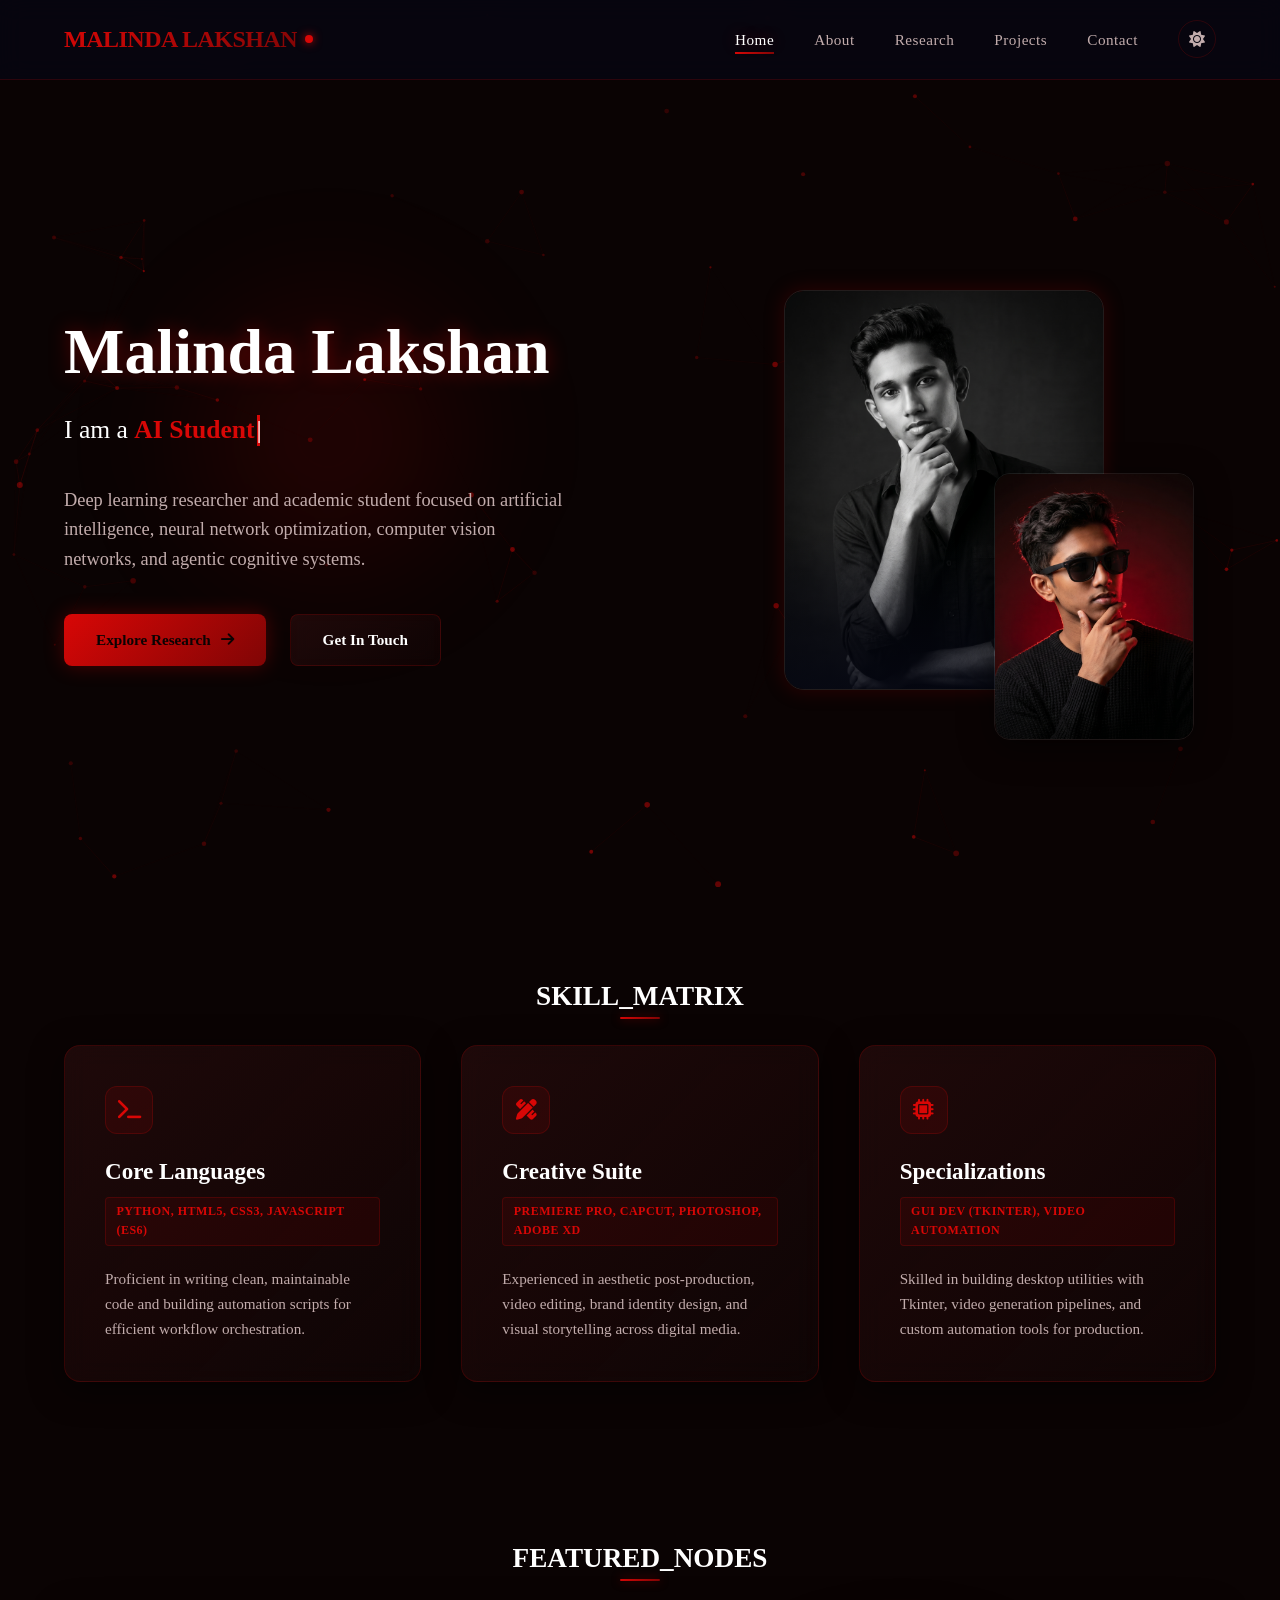
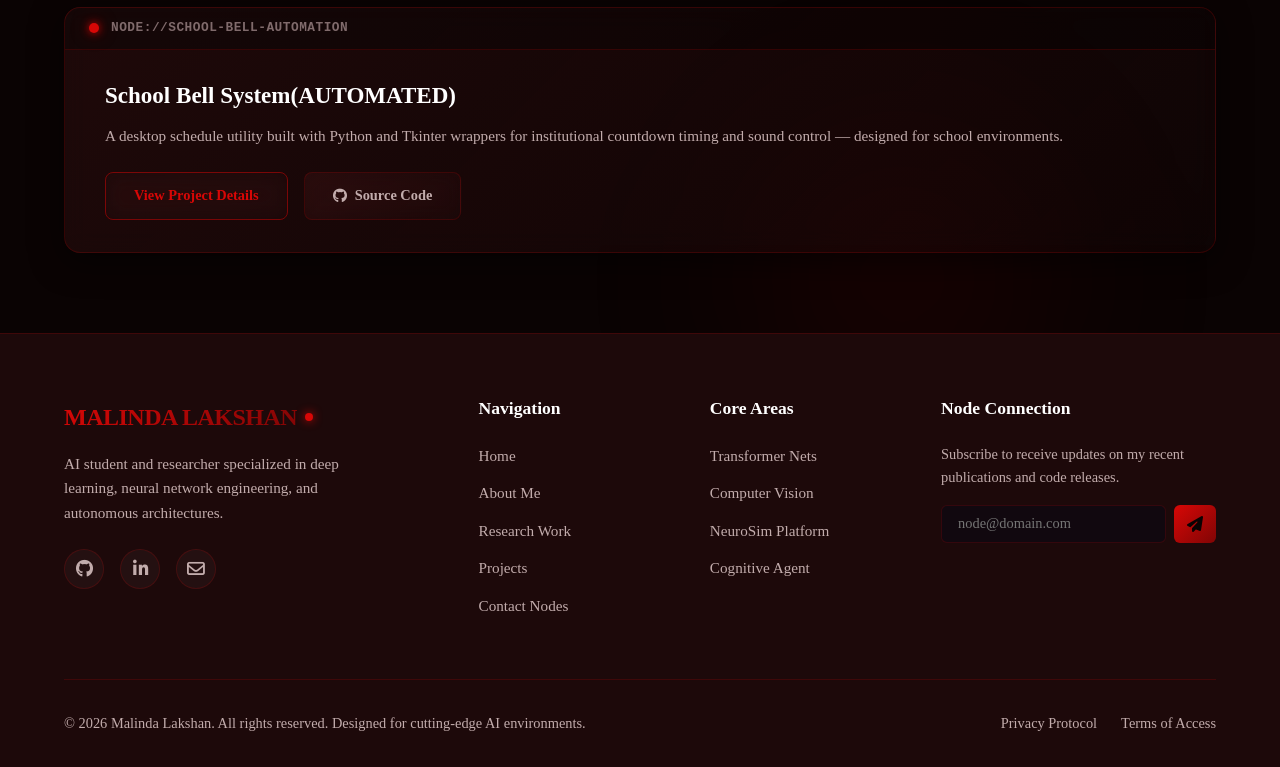
==== commit 61369f3a: "Updated mobile view side bar" ====
--- a/index.html
+++ b/index.html
@@ -50,6 +50,9 @@
       </ul>
     </div>
   </header>
+
+  <!-- Mobile Nav Overlay -->
+  <div class="nav-overlay" id="nav-overlay"></div>
 
   <!-- Main Content -->
   <main>
--- a/css/styles.css
+++ b/css/styles.css
@@ -876,42 +876,130 @@
   .hamburger {
     display: block;
   }
-  
+
+  /* Nav overlay backdrop */
+  .nav-overlay {
+    position: fixed;
+    inset: 0;
+    z-index: 998;
+    background: rgba(0, 0, 0, 0.6);
+    backdrop-filter: blur(4px);
+    -webkit-backdrop-filter: blur(4px);
+    opacity: 0;
+    pointer-events: none;
+    transition: opacity 0.35s ease;
+  }
+
+  .nav-overlay.active {
+    opacity: 1;
+    pointer-events: auto;
+  }
+
   .nav-menu {
     position: fixed;
     top: var(--nav-height);
     right: -100%;
-    width: 250px;
+    width: 280px;
     height: calc(100vh - var(--nav-height));
-    background-color: rgba(13, 17, 39, 0.95);
-    backdrop-filter: blur(15px);
-    -webkit-backdrop-filter: blur(15px);
-  }
-  
-  [data-theme="light"] .nav-menu {
-    background-color: rgba(255, 255, 255, 0.95);
+    background-color: rgba(10, 3, 3, 0.96);
+    backdrop-filter: blur(20px);
+    -webkit-backdrop-filter: blur(20px);
     border-left: 1px solid var(--border-color);
     flex-direction: column;
-    padding: 3rem 1.5rem;
-    gap: 2rem;
-    align-items: flex-start;
-    transition: var(--transition-smooth);
-  }
-  
+    padding: 2.5rem 1.5rem;
+    gap: 0.5rem;
+    align-items: stretch;
+    transition: right 0.4s cubic-bezier(0.4, 0, 0.2, 1);
+    z-index: 999;
+  }
+
+  [data-theme="light"] .nav-menu {
+    background-color: rgba(248, 246, 246, 0.97);
+  }
+
   .nav-menu.active {
     right: 0;
   }
-  
+
+  .nav-menu .nav-item {
+    opacity: 0;
+    transform: translateX(20px);
+    transition: opacity 0.4s ease, transform 0.4s ease;
+  }
+
+  .nav-menu.active .nav-item {
+    opacity: 1;
+    transform: translateX(0);
+  }
+
+  .nav-menu .nav-item:nth-child(1) { transition-delay: 0.05s; }
+  .nav-menu .nav-item:nth-child(2) { transition-delay: 0.10s; }
+  .nav-menu .nav-item:nth-child(3) { transition-delay: 0.15s; }
+  .nav-menu .nav-item:nth-child(4) { transition-delay: 0.20s; }
+  .nav-menu .nav-item:nth-child(5) { transition-delay: 0.25s; }
+  .nav-menu .nav-item:nth-child(6) { transition-delay: 0.30s; }
+
+  .nav-menu .nav-item a {
+    display: block;
+    padding: 0.75rem 1rem;
+    border-radius: 8px;
+    font-size: 1rem;
+    transition: var(--transition-smooth);
+  }
+
+  .nav-menu .nav-item a:hover {
+    background: rgba(var(--accent-cyan-rgb), 0.08);
+    padding-left: 1.25rem;
+  }
+
+  .nav-menu .nav-item.active a {
+    background: rgba(var(--accent-cyan-rgb), 0.12);
+    color: var(--accent-cyan);
+  }
+
+  .nav-menu .theme-toggle {
+    margin-top: 0.5rem;
+    width: 100%;
+    border-radius: 8px;
+    padding: 0.75rem;
+    height: auto;
+    justify-content: flex-start;
+    gap: 0.75rem;
+    font-size: 1rem;
+    border: 1px solid var(--border-color);
+  }
+
+  .nav-menu .theme-toggle .icon-sun,
+  .nav-menu .theme-toggle .icon-moon {
+    position: relative;
+    display: inline-flex;
+    align-items: center;
+    justify-content: center;
+    width: 1.25rem;
+    height: 1.25rem;
+  }
+
+  .nav-menu .theme-toggle::after {
+    content: attr(data-label);
+    font-family: var(--font-heading);
+    font-weight: 500;
+    color: var(--text-secondary);
+  }
+
   .hamburger.active span:nth-child(1) {
     transform: translateY(7px) rotate(45deg);
   }
-  
+
   .hamburger.active span:nth-child(2) {
     opacity: 0;
   }
-  
+
   .hamburger.active span:nth-child(3) {
     transform: translateY(-7px) rotate(-45deg);
+  }
+
+  html.nav-open {
+    overflow: hidden;
   }
   
   .footer-content {
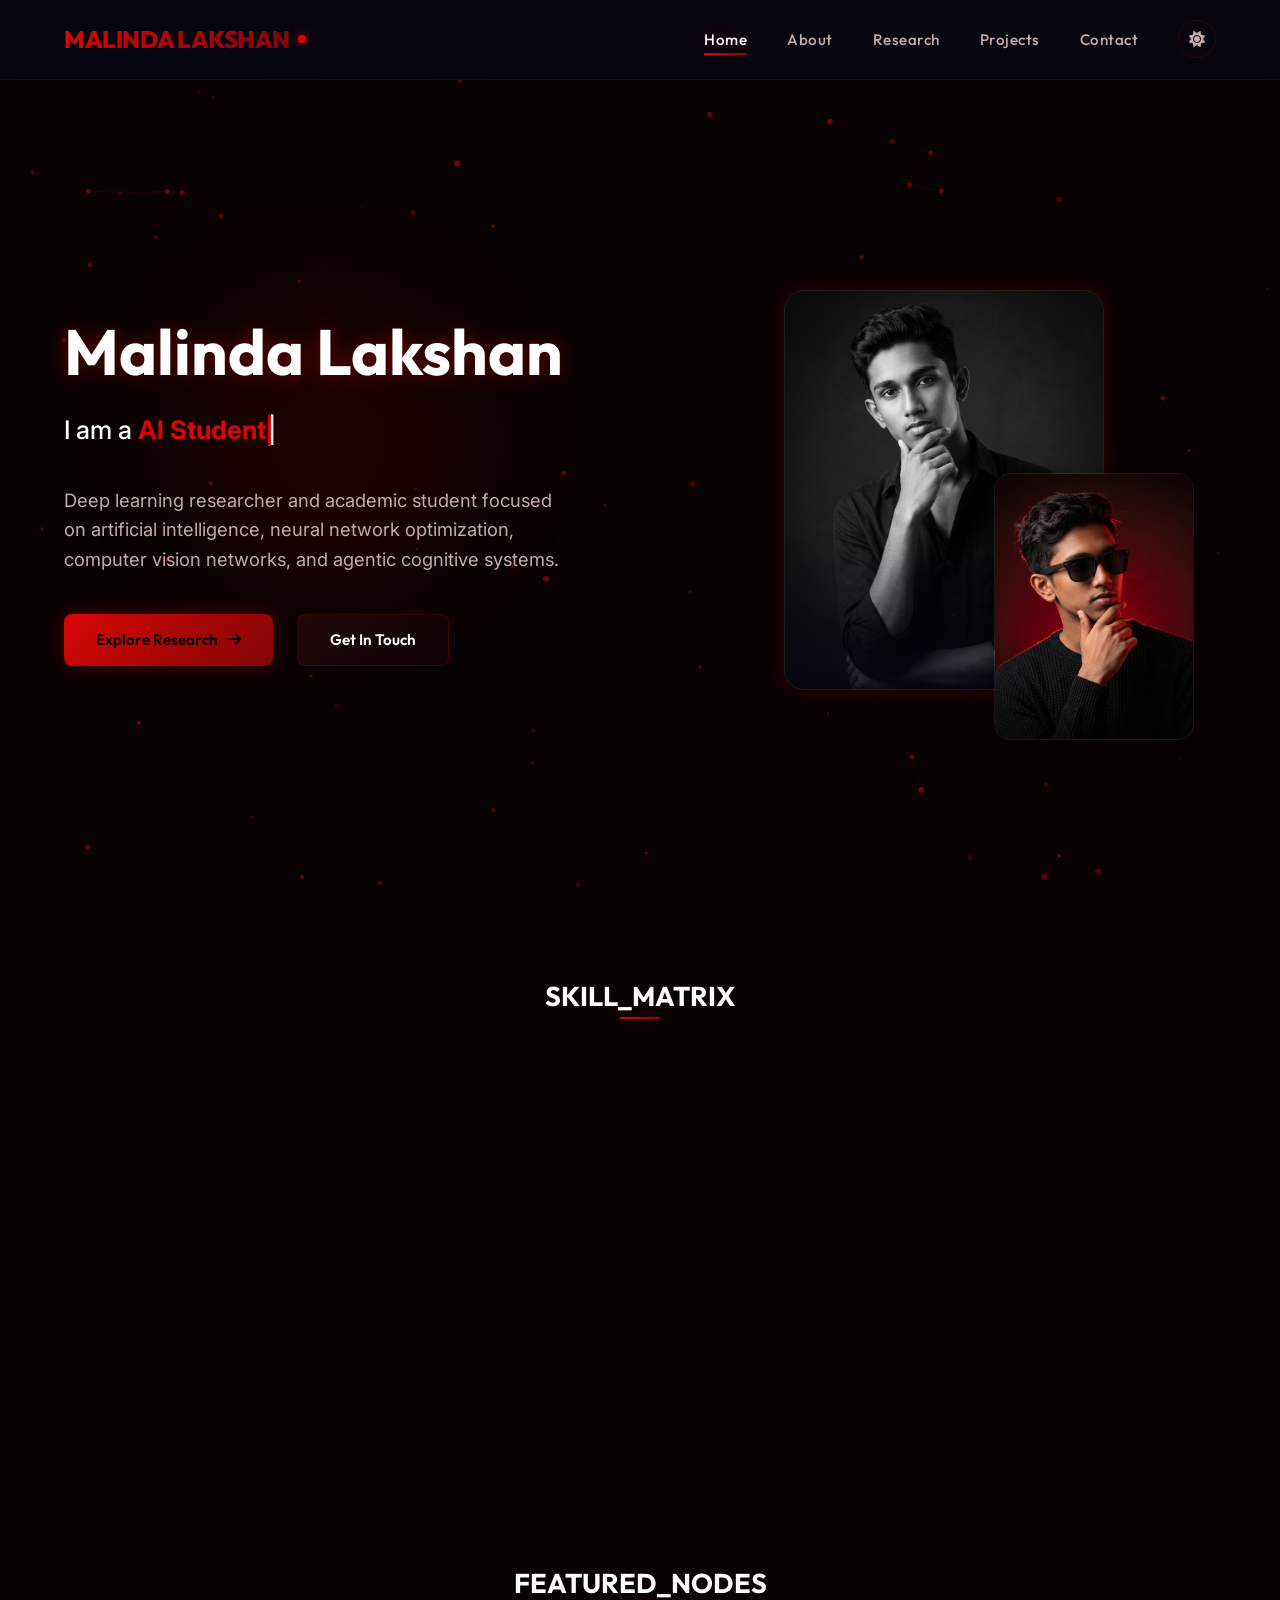
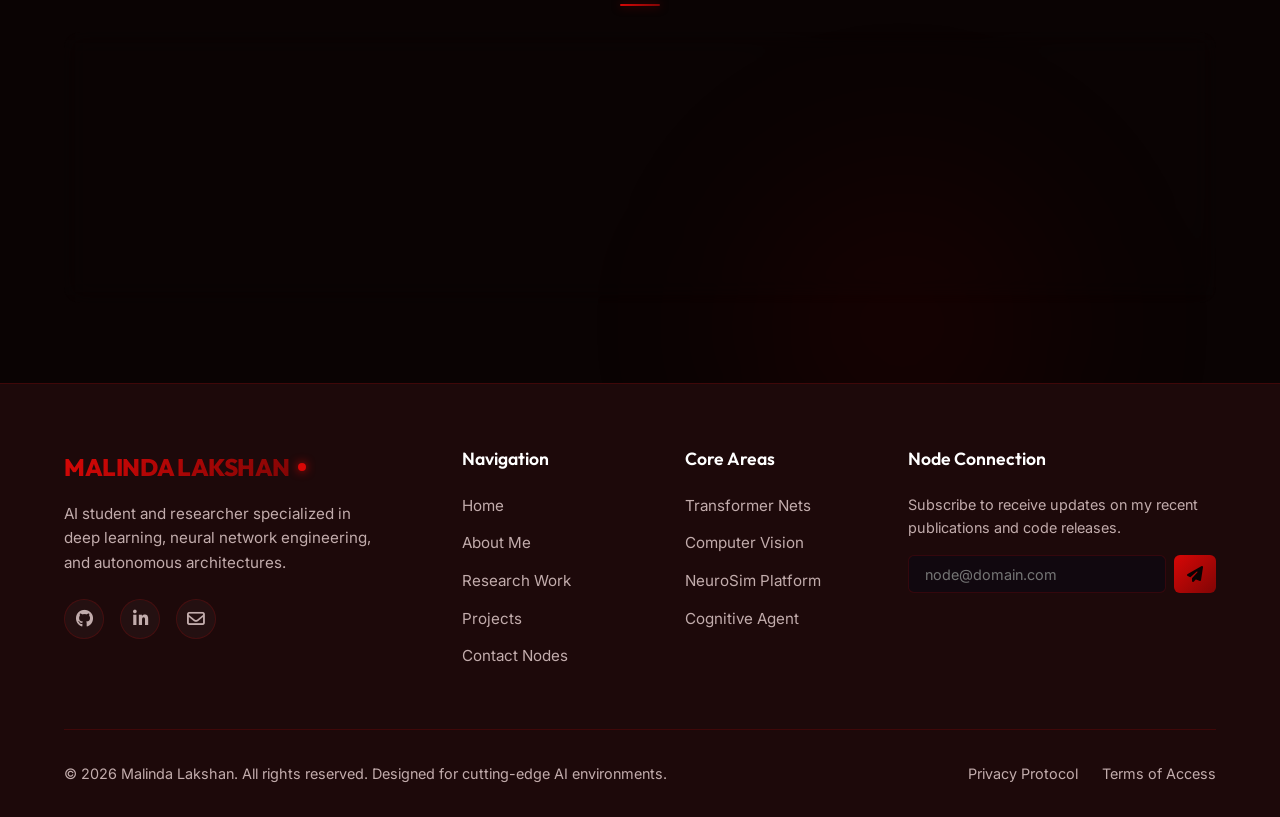
==== commit b6725504: "Fixed the entire web view" ====
--- a/index.html
+++ b/index.html
@@ -206,8 +206,11 @@
         <div class="footer-subscribe">
           <h4 class="footer-heading">Node Connection</h4>
           <p>Subscribe to receive updates on my recent publications and code releases.</p>
-          <form class="subscribe-form" onsubmit="event.preventDefault(); alert('Subscribed to mail server node successfully!')">
-            <input type="email" placeholder="node@domain.com" class="subscribe-input" required aria-label="Email Address">
+          <form class="subscribe-form" action="https://api.web3forms.com/submit" method="POST">
+            <input type="hidden" name="access_key" value="13e8e991-9d7e-4a86-88db-58048e05e40c">
+            <input type="hidden" name="subject" value="New Newsletter Subscriber from Portfolio">
+            <input type="checkbox" name="botcheck" style="display: none;">
+            <input type="email" name="email" placeholder="node@domain.com" class="subscribe-input" required aria-label="Email Address">
             <button type="submit" class="subscribe-btn" aria-label="Submit Subscription"><i class="fa-solid fa-paper-plane"></i></button>
           </form>
         </div>
--- a/css/styles.css
+++ b/css/styles.css
@@ -6,6 +6,10 @@
 @import url('https://fonts.googleapis.com/css2?family=Inter:wght@300;400;500;600;700&family=Outfit:wght@300;400;500;600;700;800&family=Space+Grotesk:wght@400;500;600;700&display=swap');
 
 :root {
+  /* Typography */
+  --font-body: 'Inter', -apple-system, BlinkMacSystemFont, 'Segoe UI', sans-serif;
+  --font-heading: 'Outfit', 'Inter', -apple-system, BlinkMacSystemFont, sans-serif;
+
   /* Colors - Dark theme (default) */
   --bg-primary: #0a0303;
   --bg-secondary: #1d090a;
@@ -36,7 +40,7 @@
   --transition-fast: all 0.15s ease;
 
   /* Theme-aware helpers */
-  --section-alt-bg: rgba(13, 17, 39, 0.4);
+  --section-alt-bg: rgba(29, 9, 10, 0.5);
 }
 
 [data-theme="light"] {
@@ -179,7 +183,7 @@
 header.scrolled {
   height: 70px;
   background-color: rgba(6, 8, 20, 0.85);
-  border-bottom: 1px solid rgba(0, 242, 254, 0.15);
+  border-bottom: 1px solid rgba(var(--accent-cyan-rgb), 0.15);
 }
 
 [data-theme="light"] header.scrolled {
--- a/css/effects.css
+++ b/css/effects.css
@@ -616,7 +616,7 @@
   top: 0;
   height: 100%;
   width: 2px;
-  background: linear-gradient(to bottom, var(--accent-cyan) 0%, rgba(155, 81, 224, 0.3) 100%);
+  background: linear-gradient(to bottom, var(--accent-cyan) 0%, rgba(var(--accent-purple-rgb), 0.3) 100%);
 }
 
 .timeline-item {
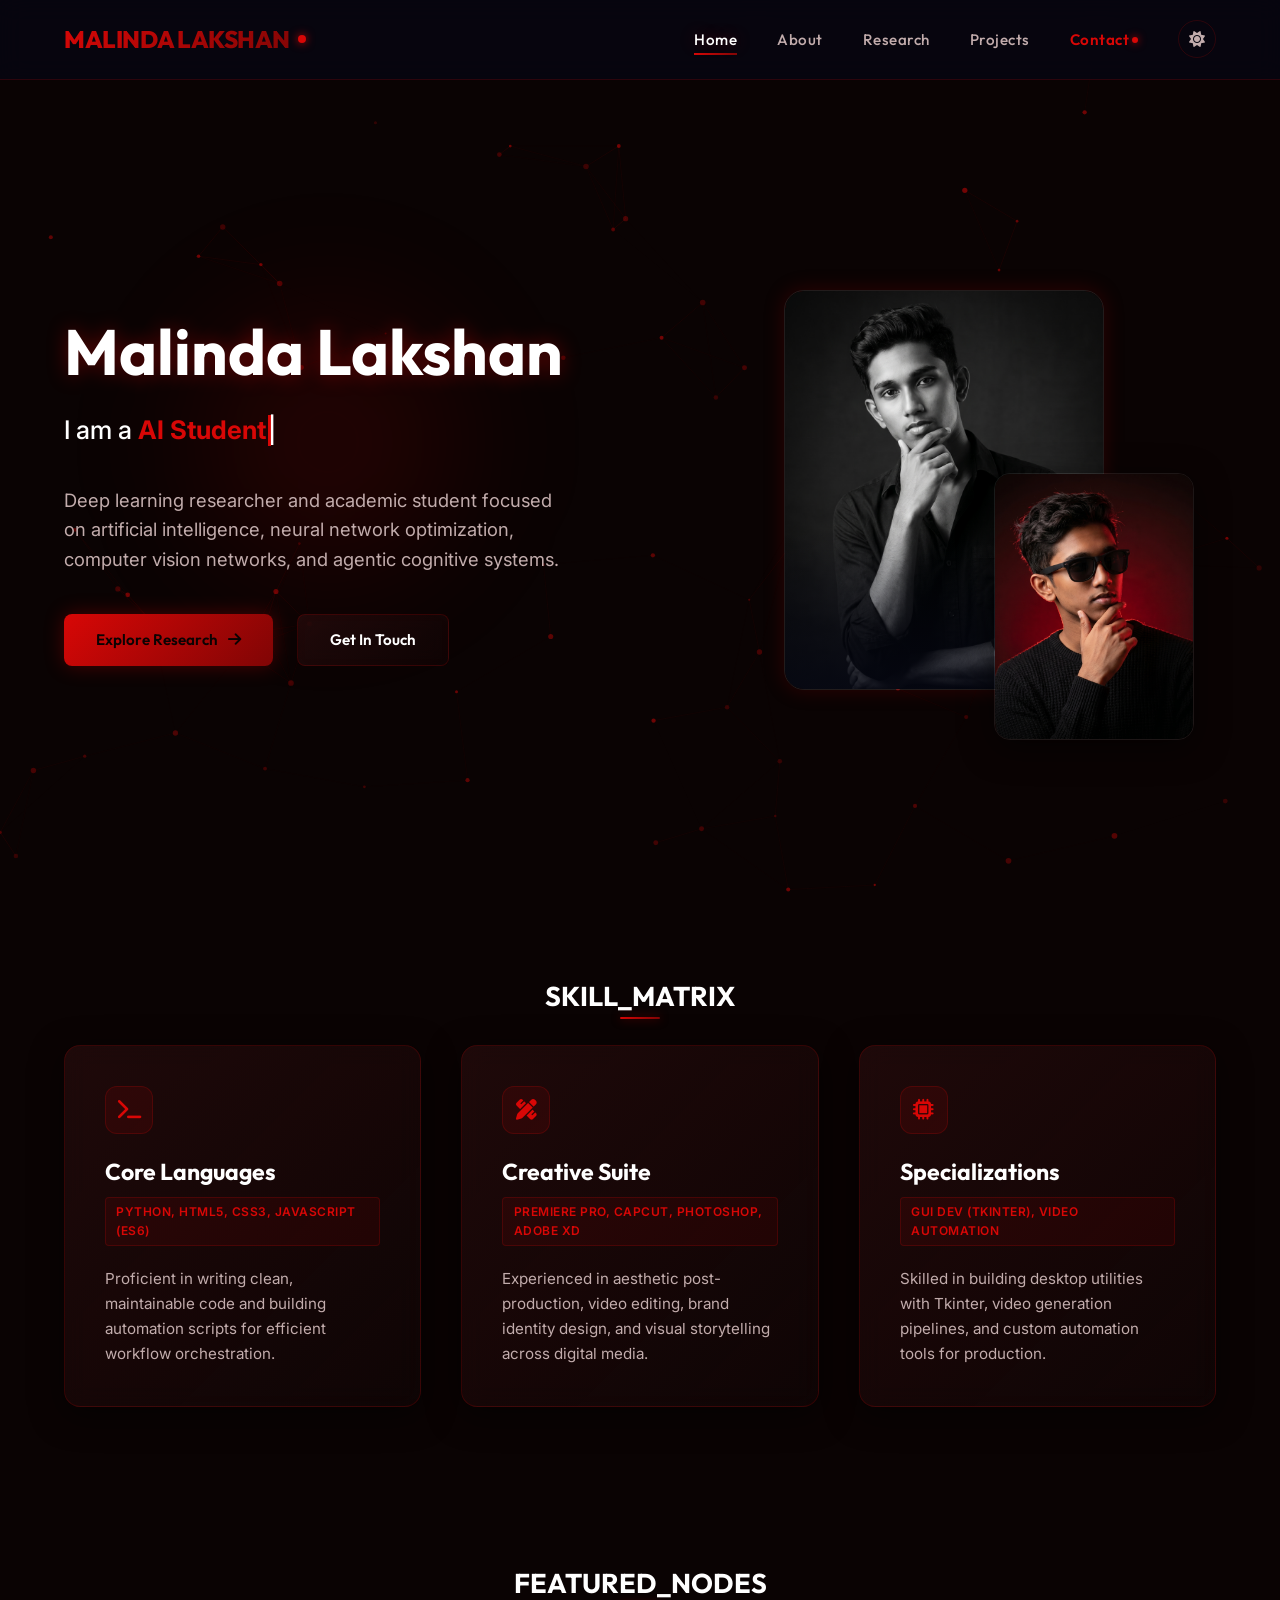
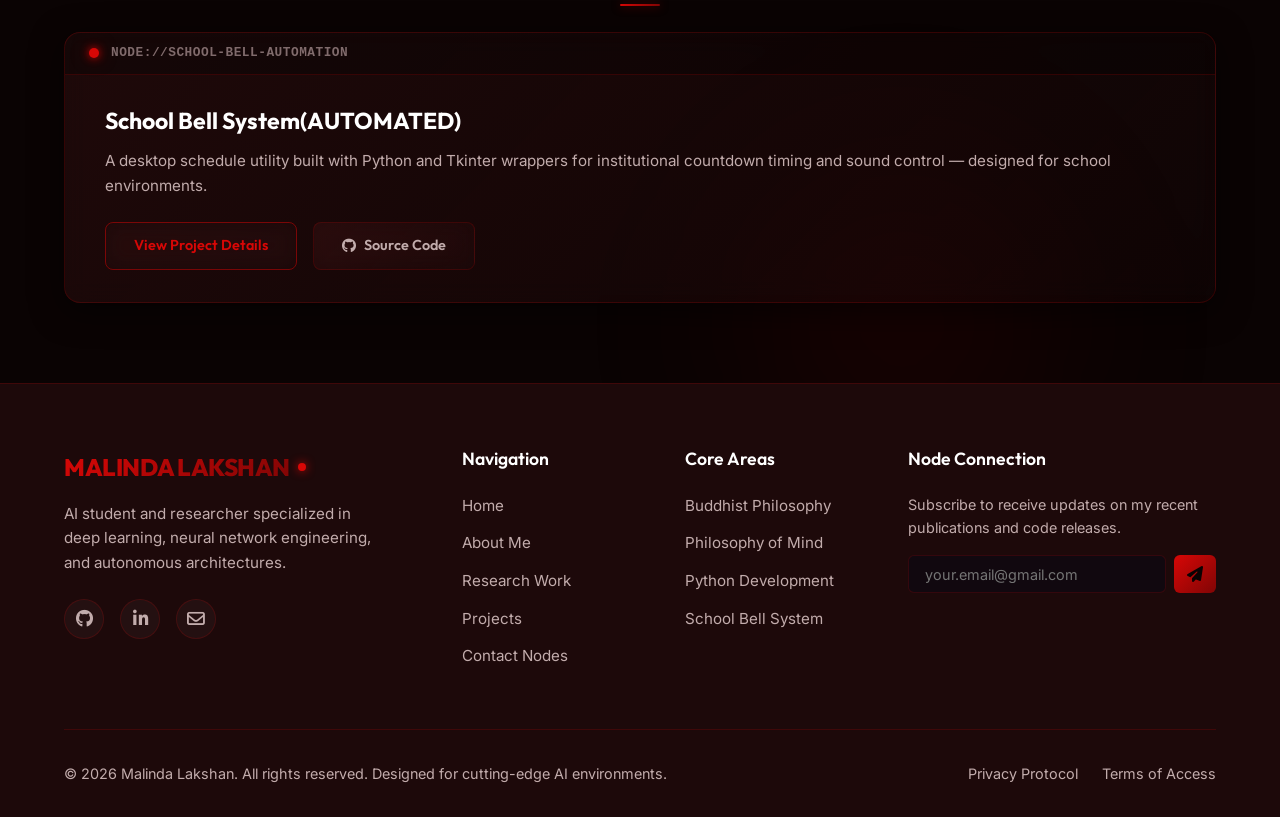
==== commit f1136884: "BugFix 01" ====
--- a/index.html
+++ b/index.html
@@ -39,7 +39,7 @@
         <li class="nav-item"><a href="about.html">About</a></li>
         <li class="nav-item"><a href="research.html">Research</a></li>
         <li class="nav-item"><a href="projects.html">Projects</a></li>
-        <li class="nav-item"><a href="contact.html">Contact</a></li>
+        <li class="nav-item nav-item-cta"><a href="contact.html">Contact<span class="nav-cta-dot"></span></a></li>
         
         <li class="nav-item" style="list-style: none;">
           <button class="theme-toggle" id="theme-toggle" aria-label="Toggle theme">
@@ -196,10 +196,10 @@
         <div>
           <h4 class="footer-heading">Core Areas</h4>
           <ul class="footer-links">
-            <li><a href="research.html#transformer-networks">Transformer Nets</a></li>
-            <li><a href="research.html#computer-vision">Computer Vision</a></li>
-            <li><a href="projects.html#neuro-sim">NeuroSim Platform</a></li>
-            <li><a href="projects.html#cognitive-bot">Cognitive Agent</a></li>
+            <li><a href="research.html#transformer-networks">Buddhist Philosophy</a></li>
+            <li><a href="research.html#computer-vision">Philosophy of Mind</a></li>
+            <li><a href="about.html#skills-section">Python Development</a></li>
+            <li><a href="projects.html">School Bell System</a></li>
           </ul>
         </div>
         
@@ -210,7 +210,7 @@
             <input type="hidden" name="access_key" value="13e8e991-9d7e-4a86-88db-58048e05e40c">
             <input type="hidden" name="subject" value="New Newsletter Subscriber from Portfolio">
             <input type="checkbox" name="botcheck" style="display: none;">
-            <input type="email" name="email" placeholder="node@domain.com" class="subscribe-input" required aria-label="Email Address">
+            <input type="email" name="email" placeholder="your.email@gmail.com" class="subscribe-input" required aria-label="Email Address">
             <button type="submit" class="subscribe-btn" aria-label="Submit Subscription"><i class="fa-solid fa-paper-plane"></i></button>
           </form>
         </div>
--- a/css/styles.css
+++ b/css/styles.css
@@ -269,6 +269,35 @@
   text-shadow: 0 0 15px rgba(var(--accent-cyan-rgb), 0.4);
 }
 
+/* Highlighted Contact nav item */
+.nav-item-cta a {
+  color: var(--accent-cyan);
+  font-weight: 600;
+}
+
+.nav-item-cta a:hover {
+  color: var(--accent-purple);
+}
+
+.nav-item-cta .nav-cta-dot {
+  display: inline-block;
+  width: 6px;
+  height: 6px;
+  border-radius: 50%;
+  background: var(--accent-cyan);
+  box-shadow: 0 0 8px var(--accent-cyan);
+  animation: cta-dot-pulse 1.5s ease-in-out infinite;
+  margin-left: 3px;
+  vertical-align: middle;
+  position: relative;
+  top: -1px;
+}
+
+@keyframes cta-dot-pulse {
+  0%, 100% { opacity: 0.4; box-shadow: 0 0 4px var(--accent-cyan); }
+  50% { opacity: 1; box-shadow: 0 0 12px var(--accent-cyan); }
+}
+
 .hamburger {
   display: none;
   cursor: pointer;
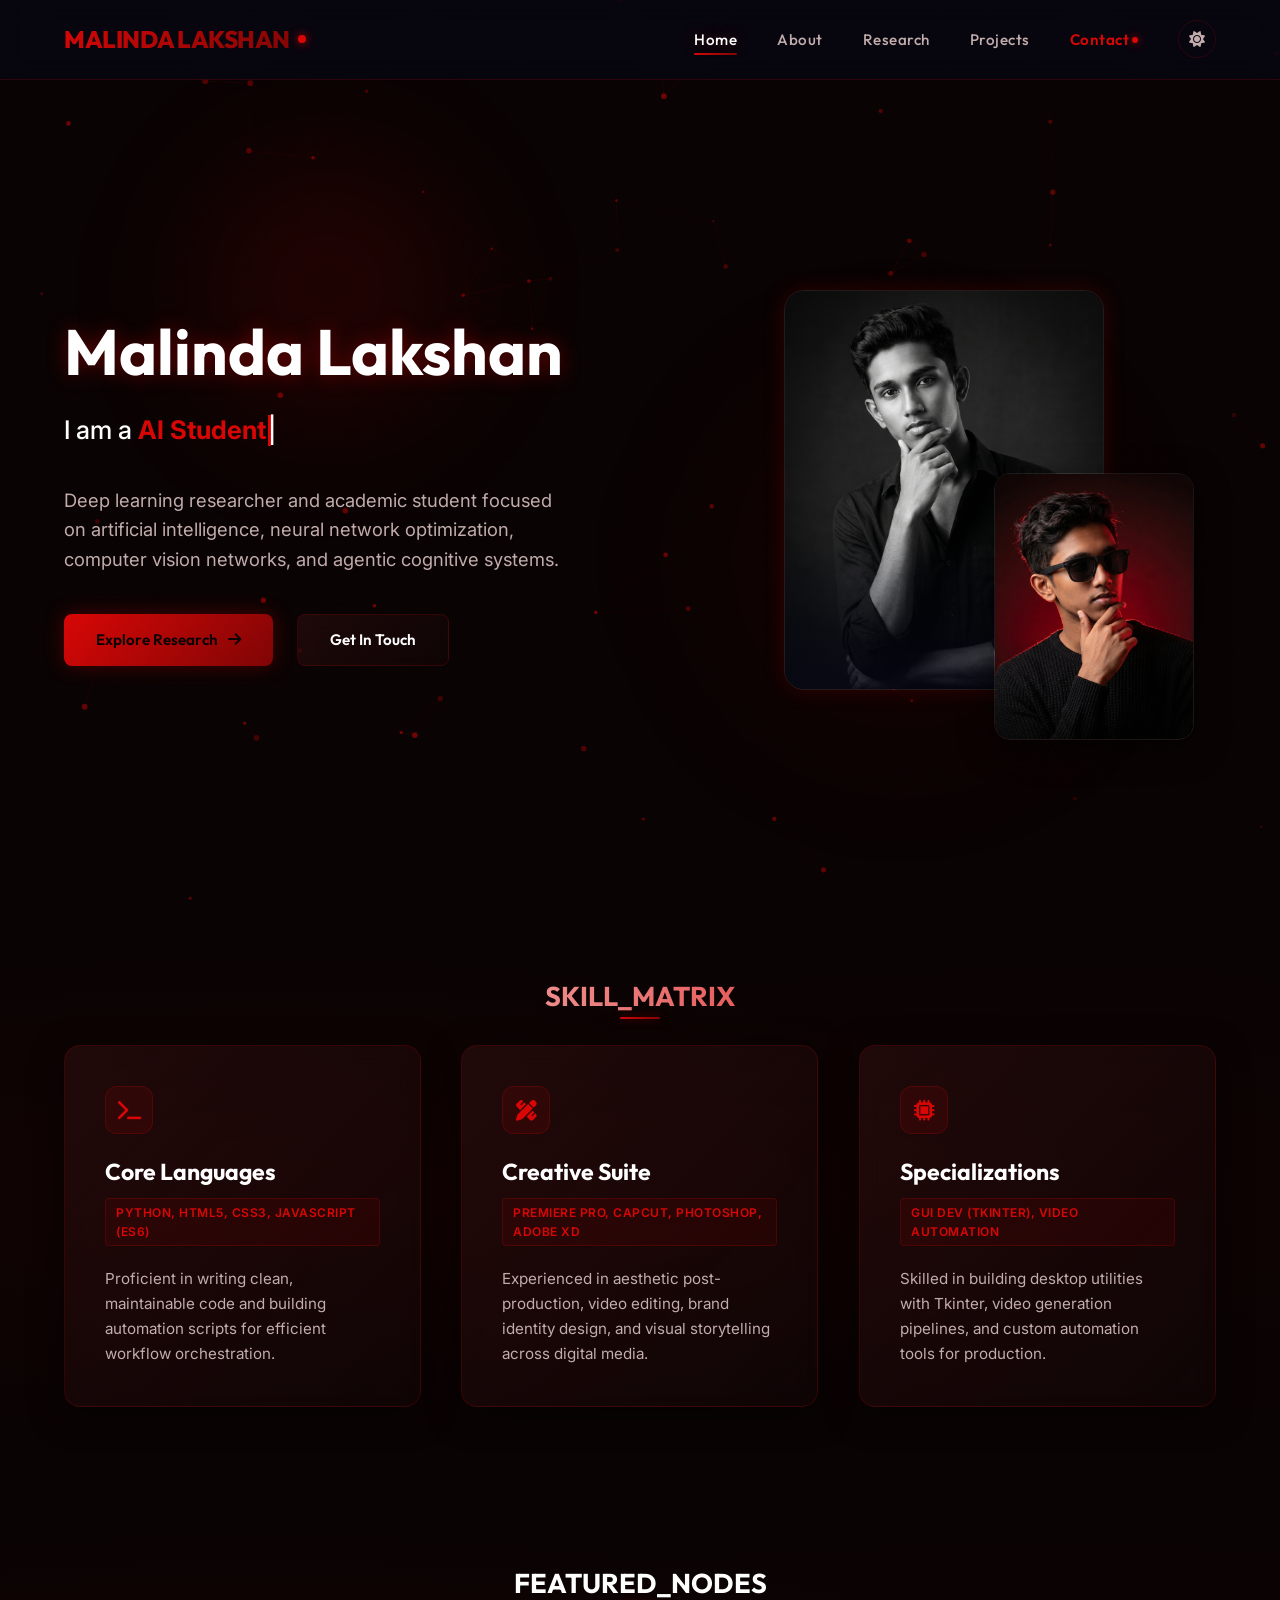
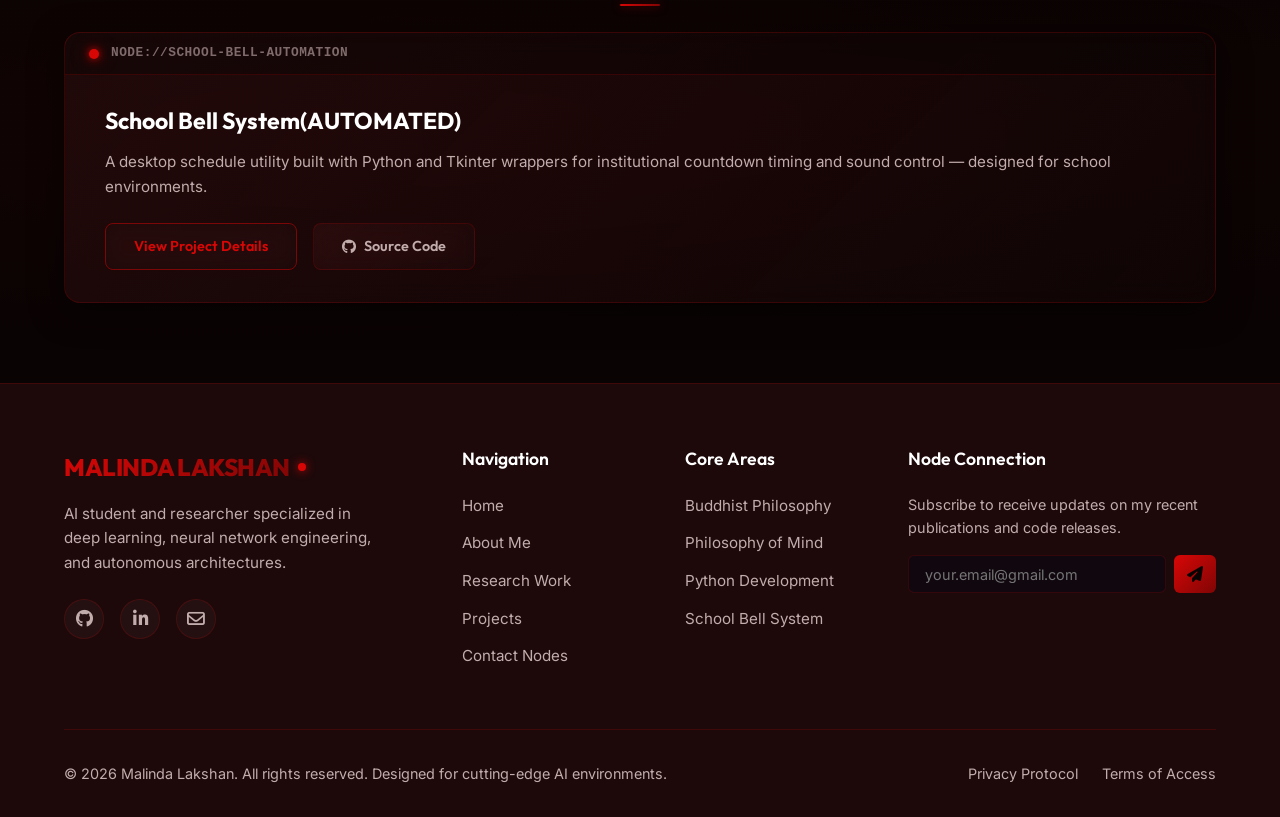
==== commit 11da581d: "UI improved" ====
--- a/index.html
+++ b/index.html
@@ -15,6 +15,9 @@
   <link rel="stylesheet" href="https://cdnjs.cloudflare.com/ajax/libs/font-awesome/6.4.0/css/all.min.css">
 </head>
 <body>
+
+  <!-- Scroll Progress Bar -->
+  <div id="scroll-progress" class="scroll-progress-bar"></div>
 
   <!-- Background Canvas -->
   <canvas id="network-canvas" style="position: fixed; top: 0; left: 0; width: 100vw; height: 100vh; pointer-events: none; z-index: 1;"></canvas>
@@ -95,9 +98,9 @@
       </div>
     </section>
     <!-- [01] CORE_MATRIX - Skills Summary -->
-    <section class="core-matrix-section">
+    <section class="core-matrix-section gradient-bg">
       <div class="container">
-        <h2 class="reveal">SKILL_MATRIX</h2>
+        <h2 class="reveal text-shimmer">SKILL_MATRIX</h2>
         <div class="skills-grid">
           <!-- Card 1 -->
           <div class="skill-card skill-card-clickable reveal delay-100" data-skill="core-languages">
@@ -137,7 +140,7 @@
     </section>
 
     <!-- [02] FEATURED_NODES - Highlighted Projects -->
-    <section class="featured-nodes-section">
+    <section class="featured-nodes-section gradient-bg">
       <div class="container">
         <h2 class="reveal">FEATURED_NODES</h2>
         <div class="projects-node-list">
@@ -241,6 +244,14 @@
       <div class="skills-modal-body" id="skills-modal-body"></div>
     </div>
   </div>
+
+  <!-- Back to Top -->
+  <button id="back-to-top" class="back-to-top" aria-label="Back to top">
+    <i class="fa-solid fa-arrow-up"></i>
+  </button>
+
+  <!-- Background Noise Overlay -->
+  <div class="noise-overlay"></div>
 
   <!-- Scripts -->
   <script src="js/network.js"></script>
--- a/css/styles.css
+++ b/css/styles.css
@@ -71,6 +71,11 @@
   box-sizing: border-box;
 }
 
+img, video {
+  max-width: 100%;
+  height: auto;
+}
+
 html {
   scroll-behavior: smooth;
   overflow-x: hidden;
@@ -249,10 +254,13 @@
   position: absolute;
   bottom: 0;
   left: 0;
-  width: 0;
+  width: 100%;
   height: 2px;
   background: var(--gradient-cyber);
-  transition: var(--transition-smooth);
+  border-radius: 2px;
+  transform: scaleX(0);
+  transform-origin: left;
+  transition: transform 0.35s cubic-bezier(0.4, 0, 0.2, 1);
 }
 
 .nav-item a:hover {
@@ -261,7 +269,7 @@
 
 .nav-item a:hover::after,
 .nav-item.active a::after {
-  width: 100%;
+  transform: scaleX(1);
 }
 
 .nav-item.active a {
@@ -467,6 +475,10 @@
   transition: var(--transition-smooth);
 }
 
+[data-theme="light"] .social-icon {
+  background-color: rgba(0, 0, 0, 0.03);
+}
+
 .social-icon:hover {
   background: var(--gradient-cyber);
   color: var(--bg-primary);
@@ -555,6 +567,10 @@
   color: var(--text-primary);
   border-color: var(--accent-cyan);
   box-shadow: 0 0 12px rgba(216, 7, 6, 0.15);
+}
+
+[data-theme="light"] .theme-toggle:hover {
+  box-shadow: 0 0 12px rgba(192, 57, 43, 0.15);
 }
 
 .theme-toggle .icon-sun,
@@ -761,6 +777,10 @@
   padding: 0.65rem 1.5rem;
   background: rgba(0, 0, 0, 0.3);
   border-bottom: 1px solid var(--border-color);
+}
+
+[data-theme="light"] .node-status-bar {
+  background: rgba(255, 255, 255, 0.6);
 }
 
 .node-indicator {
@@ -1046,3 +1066,128 @@
     text-align: center;
   }
 }
+
+/* ========================================================
+   Enhanced Responsive Breakpoints
+   ======================================================== */
+
+@media (max-width: 1024px) {
+  .hero-section .grid-2 {
+    gap: 2.5rem;
+  }
+
+  .nav-menu {
+    gap: 1.5rem;
+  }
+
+  .hero-image-main {
+    width: 280px;
+  }
+}
+
+@media (max-width: 600px) {
+  section {
+    padding: 3rem 0;
+  }
+
+  .container {
+    width: 92%;
+  }
+
+  .hero-section .grid-2 {
+    gap: 1.5rem;
+  }
+
+  .hero-section .hero-info .reveal:last-child {
+    flex-direction: column;
+  }
+
+  .hero-section .btn {
+    width: 100%;
+    justify-content: center;
+  }
+
+  h1 {
+    font-size: clamp(1.8rem, 7vw, 2.2rem);
+  }
+
+  h2 {
+    font-size: clamp(1.3rem, 5vw, 1.6rem);
+  }
+
+  p {
+    font-size: 0.95rem;
+  }
+
+  .subscribe-form {
+    flex-direction: column;
+  }
+
+  .subscribe-btn {
+    width: 100%;
+    height: 42px;
+  }
+
+  .footer-desc {
+    max-width: 100%;
+  }
+
+  .nav-item-cta .nav-cta-dot {
+    display: none;
+  }
+
+  .social-icon {
+    width: 34px;
+    height: 34px;
+    font-size: 0.9rem;
+  }
+
+  .project-grid {
+    grid-template-columns: 1fr;
+  }
+
+  .logo {
+    font-size: 1.2rem;
+  }
+
+  .node-body {
+    padding: 1.25rem;
+  }
+
+  .contact-info-col,
+  .contact-form-col {
+    min-width: 100% !important;
+  }
+
+  .contact-grid {
+    gap: 1.5rem;
+  }
+
+  .projects-node-list {
+    gap: 1.5rem;
+  }
+}
+
+@media (max-width: 360px) {
+  .hero-images-wrapper {
+    min-height: 240px;
+  }
+
+  .hero-image-main {
+    width: 160px;
+  }
+
+  .hero-image-secondary {
+    width: 90px;
+    bottom: 5px;
+    right: 20px;
+  }
+
+  .nav-menu {
+    width: 220px;
+  }
+
+  .project-card-wrapper {
+    min-width: 0;
+  }
+}
--- a/css/effects.css
+++ b/css/effects.css
@@ -33,19 +33,32 @@
   transition: 0.5s;
 }
 
+[data-theme="light"] .glass-card::before {
+  background: linear-gradient(
+    90deg,
+    transparent,
+    rgba(0, 0, 0, 0.04),
+    transparent
+  );
+}
+
 .glass-card:hover::before {
   left: 100%;
 }
 
 .glass-card:hover {
   transform: translateY(-5px);
-  border-color: rgba(216, 7, 6, 0.3);
-  box-shadow: 0 12px 40px 0 rgba(216, 7, 6, 0.08);
+  border-color: rgba(var(--accent-cyan-rgb), 0.3);
+  box-shadow: 0 12px 40px 0 rgba(var(--accent-cyan-rgb), 0.08);
 }
 
 /* Glowing Elements */
 .glow-text {
   text-shadow: 0 0 20px rgba(216, 7, 6, 0.4);
+}
+
+[data-theme="light"] .glow-text {
+  text-shadow: 0 0 20px rgba(192, 57, 43, 0.3);
 }
 
 .glow-border {
@@ -265,11 +278,19 @@
   box-shadow: 0 0 15px rgba(216, 7, 6, 0.4);
 }
 
+[data-theme="light"] .nn-node:hover {
+  box-shadow: 0 0 15px rgba(192, 57, 43, 0.3);
+}
+
 .nn-node.active {
   background: var(--gradient-cyber);
   border-color: transparent;
   color: var(--bg-primary);
   box-shadow: 0 0 20px rgba(216, 7, 6, 0.6);
+}
+
+[data-theme="light"] .nn-node.active {
+  box-shadow: 0 0 20px rgba(192, 57, 43, 0.4);
 }
 
 .nn-controls {
@@ -306,6 +327,10 @@
   stroke: rgba(255, 255, 255, 0.08);
   stroke-width: 1.5px;
   transition: var(--transition-smooth);
+}
+
+[data-theme="light"] .synapse-line {
+  stroke: rgba(0, 0, 0, 0.08);
 }
 
 .synapse-line.active {
@@ -385,9 +410,10 @@
 
 /* Floating AI particles on hero page */
 .hero-glow-blob {
-  position: absolute;
+  position: fixed;
   width: 400px;
   height: 400px;
+  max-width: 100%;
   background: radial-gradient(circle, rgba(var(--accent-cyan-rgb), 0.15) 0%, transparent 70%);
   top: 10%;
   left: 10%;
@@ -398,9 +424,10 @@
 }
 
 .hero-glow-blob-2 {
-  position: absolute;
+  position: fixed;
   width: 500px;
   height: 500px;
+  max-width: 100%;
   background: radial-gradient(circle, rgba(var(--accent-purple-rgb), 0.12) 0%, transparent 70%);
   bottom: 10%;
   right: 10%;
@@ -410,6 +437,11 @@
   animation: blob-float-reverse 20s infinite alternate;
 }
 
+@media (max-width: 600px) {
+  .hero-glow-blob { width: 250px; height: 250px; filter: blur(30px); }
+  .hero-glow-blob-2 { width: 300px; height: 300px; filter: blur(35px); }
+}
+
 @keyframes blob-float {
   0% { transform: translate(0, 0) scale(1); }
   50% { transform: translate(50px, 30px) scale(1.1); }
@@ -432,6 +464,10 @@
   max-width: 450px;
   margin: 0 auto;
   aspect-ratio: 4 / 5;
+}
+
+[data-theme="light"] .portfolio-img-wrapper {
+  border-color: rgba(0, 0, 0, 0.1);
 }
 
 .portfolio-img-wrapper::after {
@@ -491,6 +527,10 @@
   overflow: hidden;
   box-shadow: var(--shadow-glow-purple);
   border: 1px solid rgba(255, 255, 255, 0.1);
+}
+
+[data-theme="light"] .hero-image-main {
+  border-color: rgba(0, 0, 0, 0.1);
 }
 
 .hero-image-main::after {
@@ -545,6 +585,10 @@
   animation: hero-secondary-float 7s ease-in-out infinite;
 }
 
+[data-theme="light"] .hero-image-secondary {
+  border-color: rgba(0, 0, 0, 0.1);
+}
+
 .hero-image-secondary img {
   width: 100%;
   height: 100%;
@@ -703,6 +747,10 @@
   position: relative;
 }
 
+[data-theme="light"] .skill-track {
+  background-color: rgba(0, 0, 0, 0.04);
+}
+
 .skill-fill {
   height: 100%;
   background: var(--gradient-cyber);
@@ -967,6 +1015,12 @@
   z-index: 2;
 }
 
+[data-theme="light"] .project-click-hint {
+  background: rgba(255, 255, 255, 0.9);
+  border: 1px solid var(--border-color);
+  color: var(--text-secondary);
+}
+
 .project-card-clickable:hover .project-click-hint {
   opacity: 1;
 }
@@ -1031,6 +1085,11 @@
   transition: var(--transition-smooth);
 }
 
+[data-theme="light"] .modal-close-btn {
+  background: rgba(255, 255, 255, 0.8);
+  border-color: rgba(0, 0, 0, 0.15);
+}
+
 .modal-close-btn:hover {
   background: var(--accent-cyan);
   border-color: var(--accent-cyan);
@@ -1046,6 +1105,10 @@
   background: rgba(0, 0, 0, 0.3);
 }
 
+[data-theme="light"] .modal-gallery {
+  background: rgba(0, 0, 0, 0.04);
+}
+
 .gallery-track {
   display: flex;
   transition: transform 0.5s cubic-bezier(0.4, 0, 0.2, 1);
@@ -1055,6 +1118,41 @@
   min-width: 100%;
   height: 380px;
   position: relative;
+}
+
+.gallery-img {
+  width: 100%;
+  height: 100%;
+  object-fit: scale-down;
+  display: block;
+  background: var(--bg-secondary);
+  padding: 1rem;
+}
+
+[data-theme="light"] .gallery-img {
+  background: #e8e8e8;
+}
+
+[data-theme="light"] .gallery-label {
+  background: rgba(255, 255, 255, 0.85);
+  color: var(--text-primary);
+  border-color: var(--border-color);
+}
+
+[data-theme="light"] .gallery-counter {
+  background: rgba(255, 255, 255, 0.85);
+  border-color: var(--border-color);
+}
+
+[data-theme="light"] .gallery-nav {
+  background: rgba(255, 255, 255, 0.85);
+  border-color: var(--border-color);
+  color: var(--text-primary);
+}
+
+[data-theme="light"] .gallery-nav:hover {
+  background: var(--accent-cyan);
+  color: var(--bg-primary);
 }
 
 .gallery-label {
@@ -1183,6 +1281,10 @@
   padding: 0;
 }
 
+[data-theme="light"] .gallery-dot {
+  background: rgba(0, 0, 0, 0.2);
+}
+
 .gallery-dot.active {
   background: var(--accent-cyan);
   box-shadow: 0 0 8px rgba(var(--accent-cyan-rgb), 0.5);
@@ -1244,12 +1346,12 @@
 /* Responsive */
 @media (max-width: 768px) {
   .project-modal-overlay {
-    padding: 0.75rem;
+    padding: 0;
     align-items: flex-end;
   }
 
   .project-modal-container {
-    max-height: 92vh;
+    max-height: 94vh;
     border-radius: 16px 16px 0 0;
   }
 
@@ -1258,7 +1360,12 @@
   }
 
   .gallery-slide {
-    height: 260px;
+    height: 300px;
+  }
+
+  .gallery-slide img {
+    padding: 0 !important;
+    object-fit: contain !important;
   }
 
   .gallery-placeholder i {
@@ -1288,11 +1395,15 @@
     width: 100%;
     justify-content: center;
   }
+
+  .project-click-hint {
+    display: none;
+  }
 }
 
 @media (max-width: 480px) {
   .gallery-slide {
-    height: 200px;
+    height: 240px;
   }
 
   .gallery-placeholder i {
@@ -1426,6 +1537,11 @@
   transition: var(--transition-smooth);
 }
 
+[data-theme="light"] .skills-list-item {
+  background: rgba(0, 0, 0, 0.02);
+  border-color: rgba(0, 0, 0, 0.06);
+}
+
 .skills-list-item:hover {
   border-color: rgba(var(--accent-cyan-rgb), 0.2);
   background: rgba(var(--accent-cyan-rgb), 0.04);
@@ -1477,3 +1593,477 @@
     font-size: 1.2rem;
   }
 }
+
+/* ========================================================
+   Scroll Progress Bar
+   ======================================================== */
+.scroll-progress-bar {
+  position: fixed;
+  top: 0;
+  left: 0;
+  height: 3px;
+  background: var(--gradient-cyber);
+  z-index: 10001;
+  width: 0%;
+  transition: width 0.1s linear;
+  box-shadow: 0 0 12px rgba(var(--accent-cyan-rgb), 0.5), 0 0 24px rgba(var(--accent-cyan-rgb), 0.15);
+}
+
+/* ========================================================
+   Back to Top Button
+   ======================================================== */
+.back-to-top {
+  position: fixed;
+  bottom: 2rem;
+  right: 2rem;
+  z-index: 9997;
+  width: 44px;
+  height: 44px;
+  border-radius: 50%;
+  background: var(--gradient-cyber);
+  border: none;
+  color: var(--bg-primary);
+  font-size: 1.15rem;
+  cursor: pointer;
+  display: flex;
+  align-items: center;
+  justify-content: center;
+  box-shadow: var(--shadow-glow);
+  opacity: 0;
+  transform: translateY(20px) scale(0.8);
+  pointer-events: none;
+  transition: opacity 0.4s ease, transform 0.4s cubic-bezier(0.4, 0, 0.2, 1), box-shadow 0.3s ease;
+}
+
+.back-to-top.visible {
+  opacity: 1;
+  transform: translateY(0) scale(1);
+  pointer-events: auto;
+}
+
+.back-to-top:hover {
+  box-shadow: 0 0 30px rgba(var(--accent-cyan-rgb), 0.5);
+  transform: translateY(-3px);
+}
+
+.back-to-top:active {
+  transform: translateY(0) scale(0.95);
+}
+
+[data-theme="light"] .back-to-top {
+  color: #fff;
+}
+
+/* ========================================================
+   Noise / Grain Texture
+   ======================================================== */
+.noise-overlay {
+  position: fixed;
+  inset: 0;
+  z-index: 9998;
+  pointer-events: none;
+  opacity: 0.012;
+  background-image: url("data:image/svg+xml,%3Csvg viewBox='0 0 256 256' xmlns='http://www.w3.org/2000/svg'%3E%3Cfilter id='n'%3E%3CfeTurbulence type='fractalNoise' baseFrequency='0.9' numOctaves='4' stitchTiles='stitch'/%3E%3C/filter%3E%3Crect width='100%25' height='100%25' filter='url(%23n)'/%3E%3C/svg%3E");
+  background-repeat: repeat;
+  background-size: 256px 256px;
+}
+
+/* ========================================================
+   3D Card Tilt
+   ======================================================== */
+.tilt-card {
+  perspective: 1000px;
+}
+
+.tilt-card-inner {
+  transition: transform 0.15s cubic-bezier(0.03, 0.98, 0.52, 0.99);
+  transform-style: preserve-3d;
+  will-change: transform;
+}
+
+/* ========================================================
+   Magnetic Button
+   ======================================================== */
+.magnetic-btn {
+  transition: transform 0.15s cubic-bezier(0.03, 0.98, 0.52, 0.99);
+  will-change: transform;
+}
+
+/* ========================================================
+   Page Transitions
+   ======================================================== */
+.page-transition-overlay {
+  position: fixed;
+  inset: 0;
+  z-index: 10002;
+  background: var(--bg-primary);
+  pointer-events: none;
+  opacity: 0;
+  transition: opacity 0.45s cubic-bezier(0.4, 0, 0.2, 1);
+}
+
+.page-transition-overlay.active {
+  opacity: 1;
+  pointer-events: auto;
+}
+
+/* ========================================================
+   Image Clip Reveal on Scroll
+   ======================================================== */
+.reveal-img {
+  clip-path: polygon(0 0, 100% 0, 100% 0, 0 0);
+  transition: clip-path 1.2s cubic-bezier(0.4, 0, 0.2, 1);
+  will-change: clip-path;
+}
+
+.reveal-img.active {
+  clip-path: polygon(0 0, 100% 0, 100% 100%, 0 100%);
+}
+
+/* ========================================================
+   Enhanced Staggered Entrance
+   ======================================================== */
+.stagger-100 { transition-delay: 100ms !important; }
+.stagger-150 { transition-delay: 150ms !important; }
+.stagger-200 { transition-delay: 200ms !important; }
+.stagger-250 { transition-delay: 250ms !important; }
+.stagger-300 { transition-delay: 300ms !important; }
+.stagger-350 { transition-delay: 350ms !important; }
+.stagger-400 { transition-delay: 400ms !important; }
+.stagger-450 { transition-delay: 450ms !important; }
+.stagger-500 { transition-delay: 500ms !important; }
+
+/* ========================================================
+   Animated Gradient Background for Sections
+   ======================================================== */
+.gradient-bg {
+  position: relative;
+  overflow: hidden;
+}
+
+.gradient-bg::before {
+  content: '';
+  position: absolute;
+  inset: 0;
+  background: radial-gradient(ellipse at 20% 50%, rgba(var(--accent-cyan-rgb), 0.04) 0%, transparent 60%),
+              radial-gradient(ellipse at 80% 50%, rgba(var(--accent-purple-rgb), 0.03) 0%, transparent 60%);
+  animation: gradient-shift 10s ease-in-out infinite alternate;
+  pointer-events: none;
+  z-index: 0;
+}
+
+@keyframes gradient-shift {
+  0% { transform: translate(0, 0) scale(1); }
+  50% { transform: translate(10px, -10px) scale(1.05); }
+  100% { transform: translate(-10px, 10px) scale(0.95); }
+}
+
+/* ========================================================
+   Section Divider Gradient
+   ======================================================== */
+.section-divider {
+  height: 2px;
+  background: linear-gradient(90deg, transparent, var(--accent-cyan), var(--accent-purple), transparent);
+  opacity: 0.25;
+  margin: 0;
+  border: none;
+}
+
+/* ========================================================
+   Enhanced Form Interactions
+   ======================================================== */
+.form-input:focus {
+  border-color: var(--accent-cyan);
+  box-shadow: 0 0 20px rgba(var(--accent-cyan-rgb), 0.1), 0 0 0 3px rgba(var(--accent-cyan-rgb), 0.08);
+}
+
+.form-input:focus::placeholder {
+  color: transparent;
+}
+
+.subscribe-btn {
+  position: relative;
+  overflow: hidden;
+}
+
+.subscribe-btn::after {
+  content: '';
+  position: absolute;
+  inset: 0;
+  background: rgba(255, 255, 255, 0.15);
+  transform: translateX(-100%);
+  transition: transform 0.4s ease;
+}
+
+.subscribe-btn:hover::after {
+  transform: translateX(100%);
+}
+
+/* ========================================================
+   Enhanced Button Hover with Pulse Ring
+   ======================================================== */
+.btn-primary {
+  position: relative;
+  overflow: hidden;
+}
+
+.btn-primary::after {
+  content: '';
+  position: absolute;
+  inset: 0;
+  background: rgba(255, 255, 255, 0.1);
+  transform: translateX(-100%);
+  transition: transform 0.5s ease;
+}
+
+.btn-primary:hover::after {
+  transform: translateX(100%);
+}
+
+.pulse-ring {
+  position: relative;
+}
+
+.pulse-ring::before {
+  content: '';
+  position: absolute;
+  inset: -4px;
+  border-radius: inherit;
+  border: 2px solid var(--accent-cyan);
+  opacity: 0;
+  animation: pulse-ring 2s ease-out infinite;
+}
+
+@keyframes pulse-ring {
+  0% { transform: scale(1); opacity: 0.5; }
+  100% { transform: scale(1.15); opacity: 0; }
+}
+
+/* ========================================================
+   Subtle Glow on Cards Scale
+   ======================================================== */
+.glow-scale {
+  transition: transform 0.4s cubic-bezier(0.4, 0, 0.2, 1), box-shadow 0.4s ease, border-color 0.4s ease;
+}
+
+.glow-scale:hover {
+  transform: scale(1.02);
+  border-color: rgba(var(--accent-cyan-rgb), 0.3);
+  box-shadow: 0 0 30px rgba(var(--accent-cyan-rgb), 0.06), var(--shadow-card);
+}
+
+/* ========================================================
+   Text Shimmer for Special Headings
+   ======================================================== */
+.text-shimmer {
+  background: linear-gradient(90deg, var(--text-primary) 0%, var(--accent-cyan) 30%, var(--accent-purple) 50%, var(--accent-cyan) 70%, var(--text-primary) 100%);
+  background-size: 300% auto;
+  -webkit-background-clip: text;
+  -webkit-text-fill-color: transparent;
+  background-clip: text;
+  animation: shimmer 4s linear infinite;
+}
+
+@keyframes shimmer {
+  0% { background-position: 0% center; }
+  100% { background-position: 300% center; }
+}
+
+/* ========================================================
+   Float Animation for Cards
+   ======================================================== */
+.float-card {
+  animation: float-card 6s ease-in-out infinite;
+}
+
+@keyframes float-card {
+  0%, 100% { transform: translateY(0); }
+  50% { transform: translateY(-6px); }
+}
+
+/* ========================================================
+   Skill Fill Enhancements
+   ======================================================== */
+.skill-fill {
+  position: relative;
+  overflow: hidden;
+}
+
+.skill-fill::after {
+  content: '';
+  position: absolute;
+  top: 0;
+  left: -100%;
+  width: 100%;
+  height: 100%;
+  background: linear-gradient(90deg, transparent, rgba(255, 255, 255, 0.2), transparent);
+  animation: shimmer-bar 3s ease-in-out infinite;
+}
+
+@keyframes shimmer-bar {
+  0% { left: -100%; }
+  50% { left: 100%; }
+  100% { left: 100%; }
+}
+
+/* ========================================================
+   Glass Card Border Glow Enhancement
+   ======================================================== */
+.glass-card::before {
+  background: linear-gradient(90deg, transparent, rgba(255, 255, 255, 0.04), transparent);
+  transition: left 0.6s ease;
+}
+
+[data-theme="light"] .glass-card::before {
+  background: linear-gradient(90deg, transparent, rgba(0, 0, 0, 0.03), transparent);
+}
+
+/* ========================================================
+   Responsive Adjustments for New Effects
+   ======================================================== */
+@media (max-width: 768px) {
+  .back-to-top {
+    bottom: 1.25rem;
+    right: 1.25rem;
+    width: 38px;
+    height: 38px;
+    font-size: 1rem;
+  }
+
+  .page-transition-overlay {
+    transition: opacity 0.3s cubic-bezier(0.4, 0, 0.2, 1);
+  }
+}
+
+@media (max-width: 480px) {
+  .back-to-top {
+    bottom: 1rem;
+    right: 1rem;
+    width: 34px;
+    height: 34px;
+    font-size: 0.9rem;
+  }
+
+  .noise-overlay {
+    display: none;
+  }
+}
+
+/* ========================================================
+   Enhanced Responsive Breakpoints
+   ======================================================== */
+
+@media (max-width: 768px) {
+  .research-card-grid {
+    grid-template-columns: 1fr !important;
+  }
+
+  .nn-container {
+    height: 160px;
+    padding: 0.75rem 1.5rem;
+  }
+
+  .nn-node {
+    width: 24px;
+    height: 24px;
+    font-size: 0.65rem;
+  }
+
+  .nn-controls {
+    flex-direction: column;
+    align-items: stretch;
+  }
+
+  .nn-status-panel {
+    text-align: center;
+  }
+
+  .terminal-window {
+    width: 92%;
+  }
+
+  .terminal-body {
+    padding: 1rem;
+    font-size: 0.8rem;
+    min-height: 120px;
+  }
+
+  .portfolio-img-wrapper {
+    max-width: 320px;
+  }
+
+  .glass-card {
+    padding: 1.5rem;
+  }
+
+  .timeline-container {
+    padding-left: 1.5rem;
+  }
+
+  .timeline-dot {
+    left: -1.5rem;
+    width: 16px;
+    height: 16px;
+  }
+
+  .filter-btn {
+    font-size: 0.85rem;
+    padding: 0.4rem 1rem;
+  }
+}
+
+@media (max-width: 600px) {
+  .hero-glow-blob { width: 200px; height: 200px; filter: blur(25px); }
+  .hero-glow-blob-2 { width: 240px; height: 240px; filter: blur(30px); }
+}
+
+@media (max-width: 480px) {
+  .hero-images-wrapper {
+    min-height: 260px;
+  }
+
+  .hero-image-main {
+    width: 180px;
+  }
+
+  .hero-image-secondary {
+    width: 100px;
+    bottom: 5px;
+    right: 15px;
+  }
+
+  .glass-card {
+    padding: 1.25rem;
+    border-radius: 12px;
+  }
+
+  .portfolio-img-wrapper {
+    max-width: 260px;
+  }
+
+  .terminal-window {
+    width: 96%;
+  }
+
+  .terminal-body {
+    padding: 0.75rem;
+    font-size: 0.75rem;
+    min-height: 100px;
+  }
+
+  .modal-body {
+    padding: 1.25rem;
+  }
+
+  .modal-project-title {
+    font-size: 1.2rem;
+  }
+
+  .skills-modal-container {
+    padding: 1.25rem;
+  }
+
+  .project-modal-container {
+    border-radius: 12px 12px 0 0;
+  }
+}
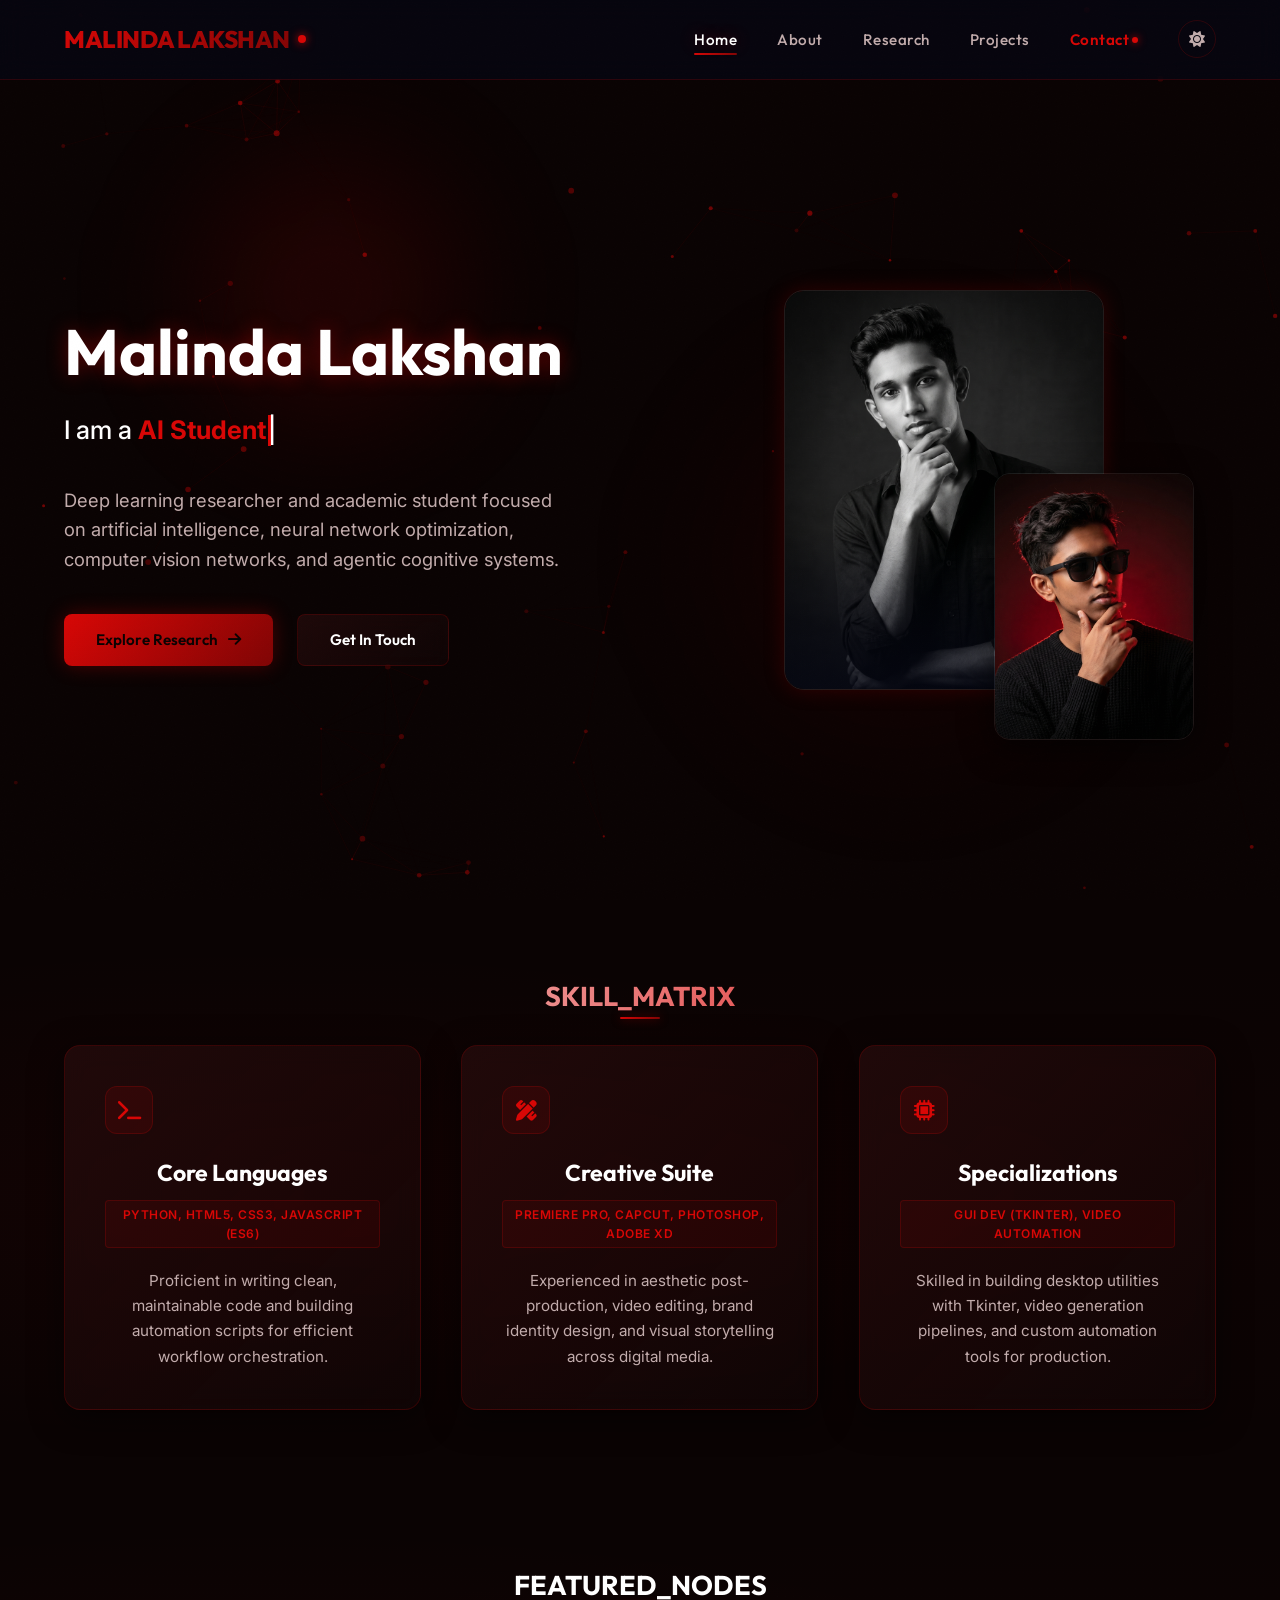
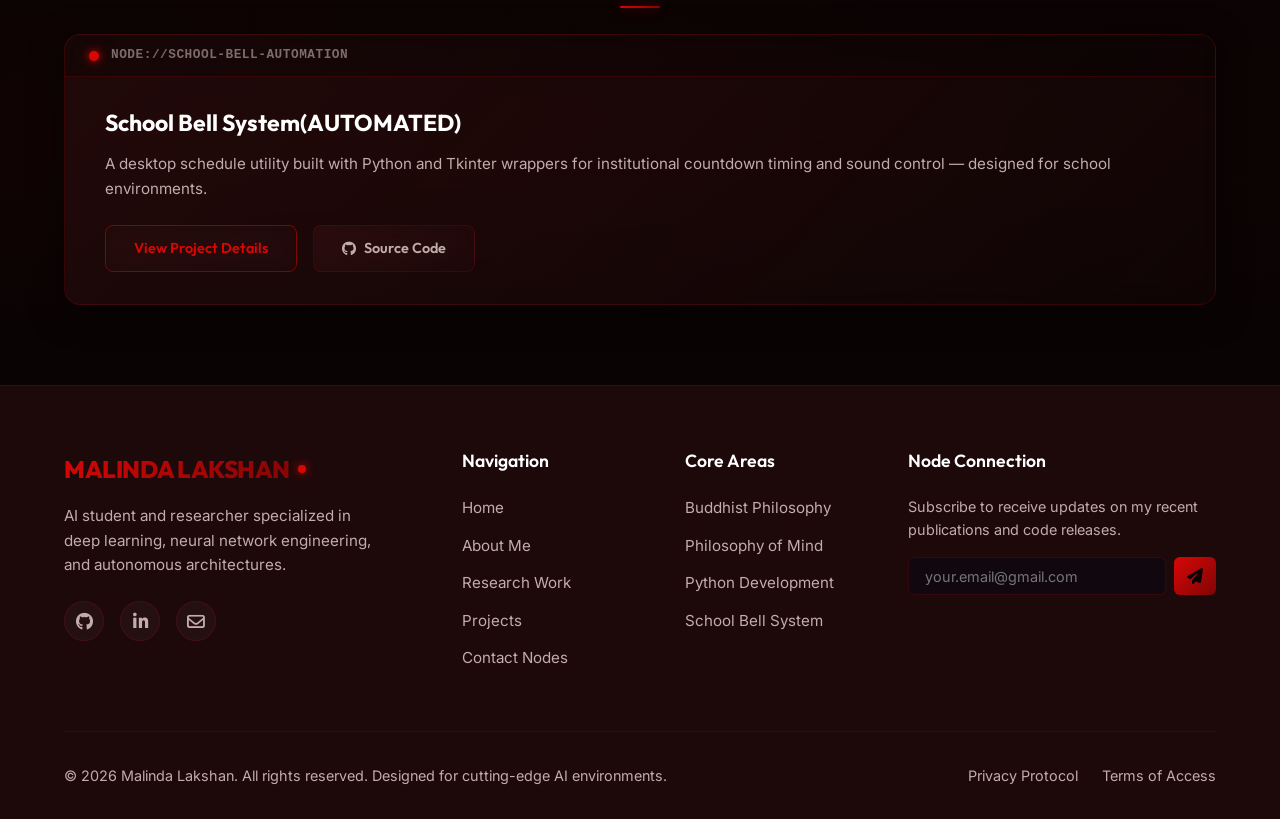
==== commit a3cf12e0: "BugFix03" ====
--- a/index.html
+++ b/index.html
@@ -6,6 +6,38 @@
   <meta name="description" content="Official portfolio of Malinda Lakshan, an AI student and deep learning researcher pushing the boundaries of Artificial Intelligence, neural network optimization, and computer vision.">
   <meta name="author" content="Malinda Lakshan">
   <title>Malinda Lakshan | AI Researcher & Student Portfolio</title>
+
+  <!-- Favicon -->
+  <link rel="icon" type="image/svg+xml" href="data:image/svg+xml,%3Csvg xmlns='http://www.w3.org/2000/svg' viewBox='0 0 32 32'%3E%3Ccircle cx='16' cy='16' r='14' fill='%23d80706'/%3E%3Ctext x='16' y='21' text-anchor='middle' fill='white' font-size='13' font-weight='bold' font-family='Arial'%3EML%3C/text%3E%3C/svg%3E">
+
+  <!-- Open Graph / Social -->
+  <meta property="og:type" content="website">
+  <meta property="og:url" content="https://malindalakshan.github.io/">
+  <meta property="og:title" content="Malinda Lakshan | AI Researcher & Student Portfolio">
+  <meta property="og:description" content="Official portfolio of Malinda Lakshan, an AI student and deep learning researcher pushing the boundaries of Artificial Intelligence, neural network optimization, and computer vision.">
+  <meta property="og:image" content="assets/malinda.jpeg">
+  <meta property="twitter:card" content="summary_large_image">
+  <meta property="twitter:title" content="Malinda Lakshan | AI Researcher & Student Portfolio">
+  <meta property="twitter:description" content="Official portfolio of Malinda Lakshan, an AI student and deep learning researcher.">
+  <meta property="twitter:image" content="assets/malinda.jpeg">
+
+  <!-- JSON-LD Structured Data -->
+  <script type="application/ld+json">
+  {
+    "@context": "https://schema.org",
+    "@type": "Person",
+    "name": "Malinda Lakshan",
+    "url": "https://malindalakshan.github.io/",
+    "image": "assets/malinda.jpeg",
+    "jobTitle": "AI Researcher & Student",
+    "description": "Deep learning researcher and academic student focused on artificial intelligence, neural network optimization, computer vision networks, and agentic cognitive systems.",
+    "sameAs": [
+      "https://github.com/malindalakshan-git",
+      "https://www.linkedin.com/in/malinda-lakshan-80937a413/"
+    ],
+    "knowsAbout": ["Artificial Intelligence", "Deep Learning", "Computer Vision", "Python Development", "Machine Learning"]
+  }
+  </script>
   
   <!-- CSS files -->
   <link rel="stylesheet" href="css/styles.css">
@@ -15,6 +47,9 @@
   <link rel="stylesheet" href="https://cdnjs.cloudflare.com/ajax/libs/font-awesome/6.4.0/css/all.min.css">
 </head>
 <body>
+
+  <!-- Skip to Content Link -->
+  <a href="#main-content" class="skip-link">Skip to content</a>
 
   <!-- Scroll Progress Bar -->
   <div id="scroll-progress" class="scroll-progress-bar"></div>
@@ -58,20 +93,20 @@
   <div class="nav-overlay" id="nav-overlay"></div>
 
   <!-- Main Content -->
-  <main>
+  <main id="main-content">
     <!-- Hero Section -->
     <section class="hero-section" style="min-height: calc(100vh - var(--nav-height)); display: flex; align-items: center; padding: 2rem 0; z-index: 2;">
       <div class="container">
         <div class="grid-2">
           <div class="hero-info" style="display: flex; flex-direction: column; justify-content: center; gap: 1.5rem;">
-            <h1 class="glow-text reveal" style="transition-delay: 0ms;">Malinda Lakshan</h1>
-            <h3 class="reveal" style="transition-delay: 100ms; font-weight: 500; font-family: var(--font-body); color: var(--text-primary); display: flex; align-items: center;">
+            <h1 class="glow-text entrance" style="">Malinda Lakshan</h1>
+            <h3 class="entrance ent-stag-2" style="font-weight: 500; font-family: var(--font-body); color: var(--text-primary); display: flex; align-items: center;">
               I am a&nbsp;<span class="typing-text" style="color: var(--accent-cyan); font-weight: 700;"></span><span class="typing-cursor">|</span>
             </h3>
-            <p class="reveal" style="transition-delay: 200ms; font-size: 1.15rem; max-width: 500px; color: var(--text-secondary);">
+            <p class="entrance ent-stag-3" style="font-size: 1.15rem; max-width: 500px; color: var(--text-secondary);">
               Deep learning researcher and academic student focused on artificial intelligence, neural network optimization, computer vision networks, and agentic cognitive systems.
             </p>
-            <div class="reveal" style="transition-delay: 300ms; display: flex; gap: 1.5rem; margin-top: 1rem;">
+            <div class="entrance ent-stag-4" style="display: flex; gap: 1.5rem; margin-top: 1rem;">
               <a href="research.html" class="btn btn-primary" id="cta-explore">
                 Explore Research <i class="fa-solid fa-arrow-right"></i>
               </a>
@@ -82,15 +117,15 @@
           </div>
           
           <!-- Right column - Dual Profile Images -->
-          <div class="hero-images-wrapper reveal" style="transition-delay: 200ms;">
+          <div class="hero-images-wrapper entrance-right ent-stag-3">
             <!-- Main portrait -->
             <div class="hero-image-main">
-              <img src="assets/malinda.jpeg" alt="Malinda Lakshan Portrait">
+              <img src="assets/malinda.jpeg" alt="Malinda Lakshan Portrait" loading="lazy">
               <div class="hero-image-glow"></div>
             </div>
             <!-- Secondary portrait (floating) -->
             <div class="hero-image-secondary reveal-scale" style="transition-delay: 400ms;">
-              <img src="assets/malinda01.jpeg" alt="Malinda Lakshan Alternate">
+              <img src="assets/malinda01.jpeg" alt="Malinda Lakshan Alternate" loading="lazy">
             </div>
           </div>
           
--- a/css/styles.css
+++ b/css/styles.css
@@ -650,15 +650,15 @@
 }
 
 /* ------------------------------------------------
-   CORE_MATRIX - 3-column skills grid
+   CORE_MATRIX - Index page skill cards
    ------------------------------------------------ */
-.skills-grid {
+.core-matrix-section .skills-grid {
   display: grid;
   grid-template-columns: repeat(3, 1fr);
   gap: 2.5rem;
 }
 
-.skill-card {
+.core-matrix-section .skill-card {
   background: var(--gradient-card);
   backdrop-filter: blur(12px);
   -webkit-backdrop-filter: blur(12px);
@@ -669,31 +669,16 @@
   transition: var(--transition-smooth);
   position: relative;
   overflow: hidden;
-}
-
-.skill-card::before {
-  content: '';
-  position: absolute;
-  top: 0;
-  left: -100%;
-  width: 100%;
-  height: 100%;
-  background: linear-gradient(90deg, transparent, rgba(255, 255, 255, 0.03), transparent);
-  transition: left 0.6s ease;
-  pointer-events: none;
-}
-
-.skill-card:hover::before {
-  left: 100%;
-}
-
-.skill-card:hover {
+  cursor: pointer;
+}
+
+.core-matrix-section .skill-card:hover {
   transform: translateY(-5px);
   border-color: rgba(var(--accent-cyan-rgb), 0.3);
   box-shadow: 0 12px 40px 0 rgba(var(--accent-cyan-rgb), 0.08);
 }
 
-.skill-card-icon {
+.core-matrix-section .skill-card-icon {
   width: 48px;
   height: 48px;
   border-radius: 12px;
@@ -708,19 +693,19 @@
   transition: var(--transition-smooth);
 }
 
-.skill-card:hover .skill-card-icon {
+.core-matrix-section .skill-card:hover .skill-card-icon {
   background: rgba(var(--accent-cyan-rgb), 0.18);
   box-shadow: 0 0 18px rgba(var(--accent-cyan-rgb), 0.2);
 }
 
-.skill-card-title {
+.core-matrix-section .skill-card-title {
   font-size: clamp(1.15rem, 1.8vw, 1.5rem);
   font-weight: 700;
   margin-bottom: 0.75rem;
   color: var(--text-primary);
 }
 
-.skill-tech-list {
+.core-matrix-section .skill-tech-list {
   font-size: 0.75rem;
   font-weight: 600;
   color: var(--accent-cyan);
@@ -734,7 +719,7 @@
   letter-spacing: 0.5px;
 }
 
-.skill-card-desc {
+.core-matrix-section .skill-card-desc {
   font-size: 0.95rem;
   color: var(--text-secondary);
   line-height: 1.65;
@@ -882,17 +867,7 @@
 /* ------------------------------------------------
    Responsive overrides
    ------------------------------------------------ */
-@media (max-width: 1024px) {
-  .skills-grid {
-    grid-template-columns: repeat(2, 1fr);
-  }
-}
-
 @media (max-width: 768px) {
-  .skills-grid {
-    grid-template-columns: 1fr;
-  }
-
   .node-body {
     padding: 1.5rem 1.5rem 2rem;
   }
@@ -904,6 +879,11 @@
   .node-btn {
     width: 100%;
     justify-content: center;
+  }
+
+  .core-matrix-section .skills-grid {
+    grid-template-columns: 1fr;
+    gap: 1.5rem;
   }
 }
 
--- a/css/effects.css
+++ b/css/effects.css
@@ -724,40 +724,58 @@
   margin-bottom: 0.75rem;
 }
 
-/* Skills dynamic levels */
-.skill-bar-wrapper {
-  margin-bottom: 1.5rem;
-}
-
-.skill-name-row {
-  display: flex;
-  justify-content: space-between;
+/* Skills Grid - Modern Cards */
+.skills-grid {
+  display: grid;
+  grid-template-columns: repeat(auto-fill, minmax(180px, 1fr));
+  gap: 1.5rem;
+}
+
+.skill-card {
+  text-align: center;
+  padding: 2rem 1.25rem;
+  cursor: default;
+}
+
+.skill-card:hover {
+  transform: translateY(-6px);
+  border-color: rgba(var(--accent-cyan-rgb), 0.3);
+  box-shadow: 0 12px 40px 0 rgba(var(--accent-cyan-rgb), 0.08);
+}
+
+.skill-icon-box {
+  font-size: 2.2rem;
+  margin-bottom: 1rem;
+  display: inline-flex;
+  align-items: center;
+  justify-content: center;
+  width: 64px;
+  height: 64px;
+  border-radius: 16px;
+  background: rgba(var(--accent-cyan-rgb), 0.06);
+  border: 1px solid rgba(var(--accent-cyan-rgb), 0.1);
+  transition: transform 0.3s ease, background 0.3s ease;
+}
+
+.skill-card:hover .skill-icon-box {
+  transform: scale(1.1);
+  background: rgba(var(--accent-cyan-rgb), 0.1);
+}
+
+.skill-card-title {
   font-family: var(--font-heading);
-  font-weight: 500;
-  margin-bottom: 0.5rem;
+  font-size: 1.05rem;
+  font-weight: 600;
   color: var(--text-primary);
-}
-
-.skill-track {
-  height: 8px;
-  background-color: rgba(255, 255, 255, 0.05);
-  border: 1px solid var(--border-color);
-  border-radius: 4px;
-  overflow: hidden;
-  position: relative;
-}
-
-[data-theme="light"] .skill-track {
-  background-color: rgba(0, 0, 0, 0.04);
-}
-
-.skill-fill {
-  height: 100%;
-  background: var(--gradient-cyber);
-  border-radius: 4px;
-  width: 0; /* Animated dynamically or via inline CSS */
-  transition: width 1.5s cubic-bezier(0.1, 1, 0.1, 1);
-  box-shadow: 0 0 8px var(--accent-cyan);
+  margin: 0 0 0.4rem;
+  line-height: 1.3;
+}
+
+.skill-tag {
+  font-size: 0.78rem;
+  color: var(--text-secondary);
+  font-family: var(--font-heading);
+  letter-spacing: 0.3px;
 }
 
 /* Research Cards */
@@ -815,6 +833,10 @@
   color: var(--bg-primary);
   border-color: transparent;
   box-shadow: var(--shadow-glow);
+}
+
+.youtube-link:hover {
+  color: var(--accent-cyan) !important;
 }
 
 .project-grid {
@@ -1882,31 +1904,6 @@
 }
 
 /* ========================================================
-   Skill Fill Enhancements
-   ======================================================== */
-.skill-fill {
-  position: relative;
-  overflow: hidden;
-}
-
-.skill-fill::after {
-  content: '';
-  position: absolute;
-  top: 0;
-  left: -100%;
-  width: 100%;
-  height: 100%;
-  background: linear-gradient(90deg, transparent, rgba(255, 255, 255, 0.2), transparent);
-  animation: shimmer-bar 3s ease-in-out infinite;
-}
-
-@keyframes shimmer-bar {
-  0% { left: -100%; }
-  50% { left: 100%; }
-  100% { left: 100%; }
-}
-
-/* ========================================================
    Glass Card Border Glow Enhancement
    ======================================================== */
 .glass-card::before {
@@ -1916,6 +1913,329 @@
 
 [data-theme="light"] .glass-card::before {
   background: linear-gradient(90deg, transparent, rgba(0, 0, 0, 0.03), transparent);
+}
+
+/* ========================================================
+   Page Load Entrance Animation
+   ======================================================== */
+.entrance {
+  opacity: 0;
+  transform: translateY(30px);
+  transition: opacity 0.7s cubic-bezier(0.4, 0, 0.2, 1), transform 0.7s cubic-bezier(0.4, 0, 0.2, 1);
+}
+
+.entrance.active {
+  opacity: 1;
+  transform: translateY(0);
+}
+
+.entrance-left {
+  opacity: 0;
+  transform: translateX(-30px);
+  transition: opacity 0.7s cubic-bezier(0.4, 0, 0.2, 1), transform 0.7s cubic-bezier(0.4, 0, 0.2, 1);
+}
+
+.entrance-left.active {
+  opacity: 1;
+  transform: translateX(0);
+}
+
+.entrance-right {
+  opacity: 0;
+  transform: translateX(30px);
+  transition: opacity 0.7s cubic-bezier(0.4, 0, 0.2, 1), transform 0.7s cubic-bezier(0.4, 0, 0.2, 1);
+}
+
+.entrance-right.active {
+  opacity: 1;
+  transform: translateX(0);
+}
+
+.entrance-scale {
+  opacity: 0;
+  transform: scale(0.92);
+  transition: opacity 0.7s cubic-bezier(0.4, 0, 0.2, 1), transform 0.7s cubic-bezier(0.4, 0, 0.2, 1);
+}
+
+.entrance-scale.active {
+  opacity: 1;
+  transform: scale(1);
+}
+
+/* Stagger delays */
+.ent-stag-1 { transition-delay: 0.05s; }
+.ent-stag-2 { transition-delay: 0.10s; }
+.ent-stag-3 { transition-delay: 0.15s; }
+.ent-stag-4 { transition-delay: 0.20s; }
+.ent-stag-5 { transition-delay: 0.25s; }
+.ent-stag-6 { transition-delay: 0.30s; }
+.ent-stag-7 { transition-delay: 0.35s; }
+.ent-stag-8 { transition-delay: 0.40s; }
+
+/* ========================================================
+   Toast Notification System
+   ======================================================== */
+.toast-container {
+  position: fixed;
+  bottom: 2rem;
+  left: 50%;
+  transform: translateX(-50%);
+  z-index: 10003;
+  display: flex;
+  flex-direction: column;
+  gap: 0.5rem;
+  align-items: center;
+  pointer-events: none;
+}
+
+.toast {
+  padding: 0.85rem 1.5rem;
+  border-radius: 10px;
+  background: var(--bg-secondary);
+  border: 1px solid var(--border-color);
+  box-shadow: var(--shadow-card), 0 0 20px rgba(0, 0, 0, 0.3);
+  backdrop-filter: blur(12px);
+  -webkit-backdrop-filter: blur(12px);
+  color: var(--text-primary);
+  font-family: var(--font-body);
+  font-size: 0.9rem;
+  display: flex;
+  align-items: center;
+  gap: 0.75rem;
+  pointer-events: auto;
+  opacity: 0;
+  transform: translateY(20px) scale(0.95);
+  transition: opacity 0.4s cubic-bezier(0.4, 0, 0.2, 1), transform 0.4s cubic-bezier(0.4, 0, 0.2, 1);
+  max-width: 90vw;
+}
+
+.toast.visible {
+  opacity: 1;
+  transform: translateY(0) scale(1);
+}
+
+.toast-icon {
+  font-size: 1.1rem;
+  flex-shrink: 0;
+}
+
+.toast.success .toast-icon { color: #22c55e; }
+.toast.error .toast-icon { color: #ef4444; }
+.toast.info .toast-icon { color: var(--accent-cyan); }
+
+.toast-message {
+  flex-grow: 1;
+  line-height: 1.4;
+}
+
+.toast-close {
+  background: none;
+  border: none;
+  color: var(--text-muted);
+  cursor: pointer;
+  font-size: 0.9rem;
+  padding: 0.25rem;
+  transition: var(--transition-fast);
+  flex-shrink: 0;
+}
+
+.toast-close:hover {
+  color: var(--text-primary);
+}
+
+[data-theme="light"] .toast {
+  background: rgba(255, 255, 255, 0.95);
+  box-shadow: 0 4px 24px rgba(0, 0, 0, 0.1);
+}
+
+/* ========================================================
+   Skip to Content Link (Accessibility)
+   ======================================================== */
+.skip-link {
+  position: fixed;
+  top: -100%;
+  left: 1rem;
+  z-index: 10002;
+  padding: 0.75rem 1.5rem;
+  background: var(--accent-cyan);
+  color: var(--bg-primary);
+  font-family: var(--font-heading);
+  font-weight: 600;
+  font-size: 0.9rem;
+  border-radius: 0 0 8px 8px;
+  text-decoration: none;
+  transition: top 0.3s ease;
+}
+
+.skip-link:focus {
+  top: 0;
+}
+
+/* ========================================================
+   Keyboard Shortcuts Hint
+   ======================================================== */
+.shortcuts-hint {
+  position: fixed;
+  bottom: 1.5rem;
+  left: 1.5rem;
+  z-index: 9997;
+  color: var(--text-muted);
+  font-size: 0.75rem;
+  font-family: monospace;
+  opacity: 0.5;
+  pointer-events: none;
+  transition: opacity 0.3s ease;
+}
+
+.shortcuts-hint:hover {
+  opacity: 1;
+}
+
+.shortcuts-modal-overlay {
+  position: fixed;
+  inset: 0;
+  z-index: 10000;
+  background: rgba(0, 0, 0, 0.7);
+  backdrop-filter: blur(6px);
+  -webkit-backdrop-filter: blur(6px);
+  display: flex;
+  align-items: center;
+  justify-content: center;
+  padding: 2rem;
+  opacity: 0;
+  pointer-events: none;
+  transition: opacity 0.3s ease;
+}
+
+.shortcuts-modal-overlay.active {
+  opacity: 1;
+  pointer-events: auto;
+}
+
+.shortcuts-modal {
+  width: 100%;
+  max-width: 420px;
+  background: var(--bg-secondary);
+  border: 1px solid var(--border-color);
+  border-radius: 16px;
+  box-shadow: var(--shadow-card);
+  padding: 2rem;
+  transform: translateY(20px);
+  transition: transform 0.3s cubic-bezier(0.4, 0, 0.2, 1);
+}
+
+.shortcuts-modal-overlay.active .shortcuts-modal {
+  transform: translateY(0);
+}
+
+.shortcuts-modal h3 {
+  margin-bottom: 1.5rem;
+  text-align: center;
+}
+
+.shortcut-row {
+  display: flex;
+  justify-content: space-between;
+  align-items: center;
+  padding: 0.6rem 0;
+  border-bottom: 1px solid var(--border-color);
+  font-size: 0.9rem;
+}
+
+.shortcut-row:last-child {
+  border-bottom: none;
+}
+
+.shortcut-key {
+  display: inline-flex;
+  align-items: center;
+  justify-content: center;
+  padding: 0.2rem 0.6rem;
+  background: rgba(255, 255, 255, 0.06);
+  border: 1px solid var(--border-color);
+  border-radius: 4px;
+  font-family: monospace;
+  font-size: 0.8rem;
+  color: var(--accent-cyan);
+  min-width: 28px;
+}
+
+.shortcut-desc {
+  color: var(--text-secondary);
+}
+
+/* ========================================================
+   Lazy Loading Blur Effect
+   ======================================================== */
+img {
+  background: rgba(255, 255, 255, 0.02);
+}
+
+img[loading="lazy"] {
+  transition: filter 0.5s ease, opacity 0.5s ease;
+}
+
+img.loaded {
+  filter: none;
+  opacity: 1;
+}
+
+/* ========================================================
+   Focus Visible for Accessibility
+   ======================================================== */
+:focus-visible {
+  outline: 2px solid var(--accent-cyan);
+  outline-offset: 2px;
+  border-radius: 4px;
+}
+
+button:focus-visible,
+a:focus-visible {
+  outline: 2px solid var(--accent-cyan);
+  outline-offset: 2px;
+}
+
+/* ========================================================
+   404 Page Styles
+   ======================================================== */
+.error-section {
+  min-height: calc(100vh - var(--nav-height));
+  display: flex;
+  align-items: center;
+  justify-content: center;
+  text-align: center;
+  padding: 2rem;
+}
+
+.error-code {
+  font-size: clamp(6rem, 20vw, 12rem);
+  font-weight: 800;
+  font-family: var(--font-heading);
+  background: var(--gradient-cyber);
+  -webkit-background-clip: text;
+  -webkit-text-fill-color: transparent;
+  background-clip: text;
+  line-height: 1;
+  margin-bottom: 0;
+}
+
+.error-title {
+  font-size: clamp(1.5rem, 4vw, 2.5rem);
+  margin-bottom: 1rem;
+}
+
+.error-desc {
+  font-size: 1.05rem;
+  color: var(--text-secondary);
+  max-width: 500px;
+  margin: 0 auto 2rem auto;
+}
+
+.error-actions {
+  display: flex;
+  gap: 1rem;
+  justify-content: center;
+  flex-wrap: wrap;
 }
 
 /* ========================================================
@@ -1933,6 +2253,20 @@
   .page-transition-overlay {
     transition: opacity 0.3s cubic-bezier(0.4, 0, 0.2, 1);
   }
+
+  .toast-container {
+    bottom: 1.25rem;
+  }
+
+  .toast {
+    padding: 0.7rem 1.25rem;
+    font-size: 0.85rem;
+    max-width: 95vw;
+  }
+
+  .shortcuts-hint {
+    display: none;
+  }
 }
 
 @media (max-width: 480px) {
@@ -2066,4 +2400,32 @@
   .project-modal-container {
     border-radius: 12px 12px 0 0;
   }
-}
+
+  .skills-grid {
+    grid-template-columns: repeat(2, 1fr);
+    gap: 1rem;
+  }
+
+  .skill-card {
+    padding: 1.5rem 1rem 1.25rem;
+  }
+
+  .skill-card-ring {
+    width: 64px;
+    height: 64px;
+  }
+
+  .skill-card-icon {
+    font-size: 1.4rem;
+  }
+
+  .ring-value {
+    font-size: 0.85rem;
+  }
+}
+
+@media (max-width: 360px) {
+  .skills-grid {
+    grid-template-columns: 1fr;
+  }
+}
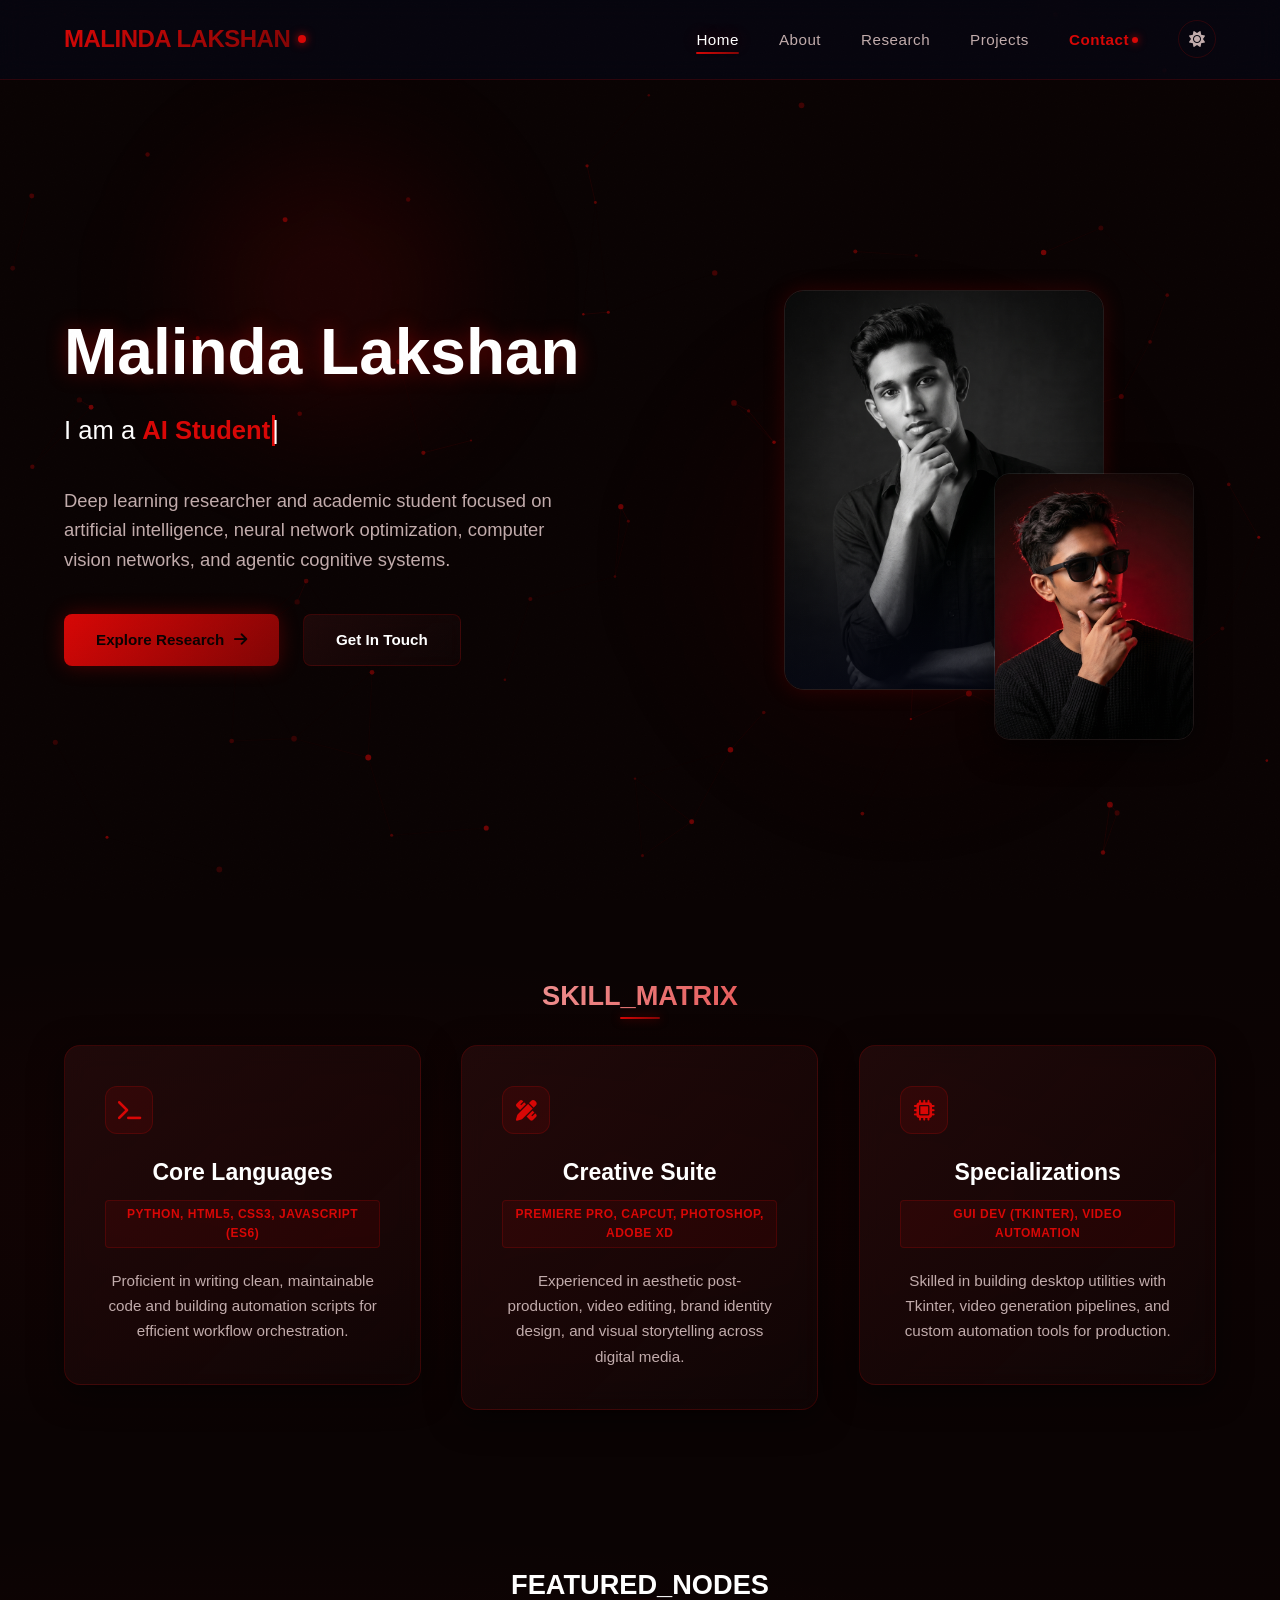
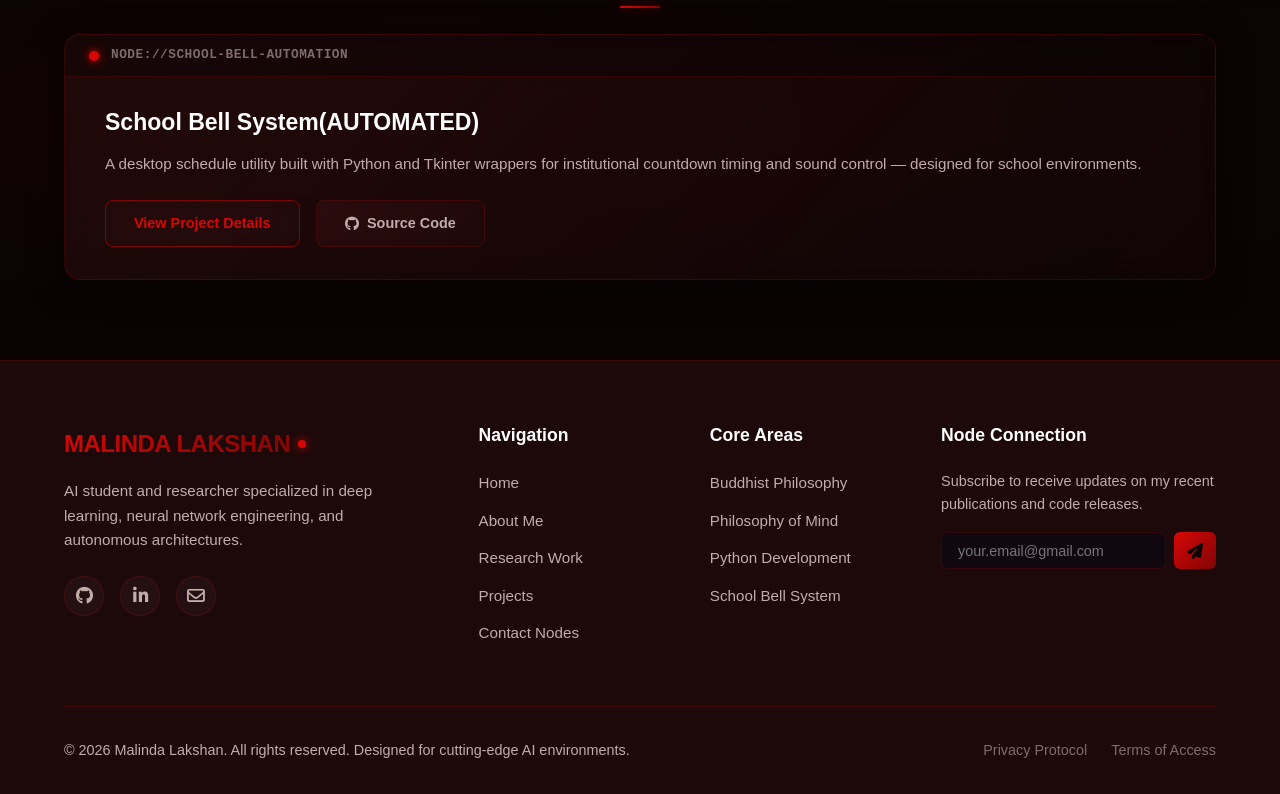
==== commit d097439f: "BugFix04" ====
--- a/index.html
+++ b/index.html
@@ -5,6 +5,7 @@
   <meta name="viewport" content="width=device-width, initial-scale=1.0">
   <meta name="description" content="Official portfolio of Malinda Lakshan, an AI student and deep learning researcher pushing the boundaries of Artificial Intelligence, neural network optimization, and computer vision.">
   <meta name="author" content="Malinda Lakshan">
+  <meta http-equiv="Content-Security-Policy" content="default-src 'self'; script-src 'self' https://cdnjs.cloudflare.com 'unsafe-inline'; style-src 'self' https://cdnjs.cloudflare.com https://fonts.googleapis.com 'unsafe-inline'; font-src 'self' https://cdnjs.cloudflare.com https://fonts.gstatic.com; img-src 'self' data:; connect-src 'self' https://api.web3forms.com; frame-ancestors 'none'; base-uri 'self';">
   <title>Malinda Lakshan | AI Researcher & Student Portfolio</title>
 
   <!-- Favicon -->
@@ -259,8 +260,8 @@
           &copy; 2026 Malinda Lakshan. All rights reserved. Designed for cutting-edge AI environments.
         </div>
         <div style="display: flex; gap: 1.5rem;">
-          <a href="#">Privacy Protocol</a>
-          <a href="#">Terms of Access</a>
+          <span style="color: var(--text-muted); cursor: default;">Privacy Protocol</span>
+          <span style="color: var(--text-muted); cursor: default;">Terms of Access</span>
         </div>
       </div>
     </div>
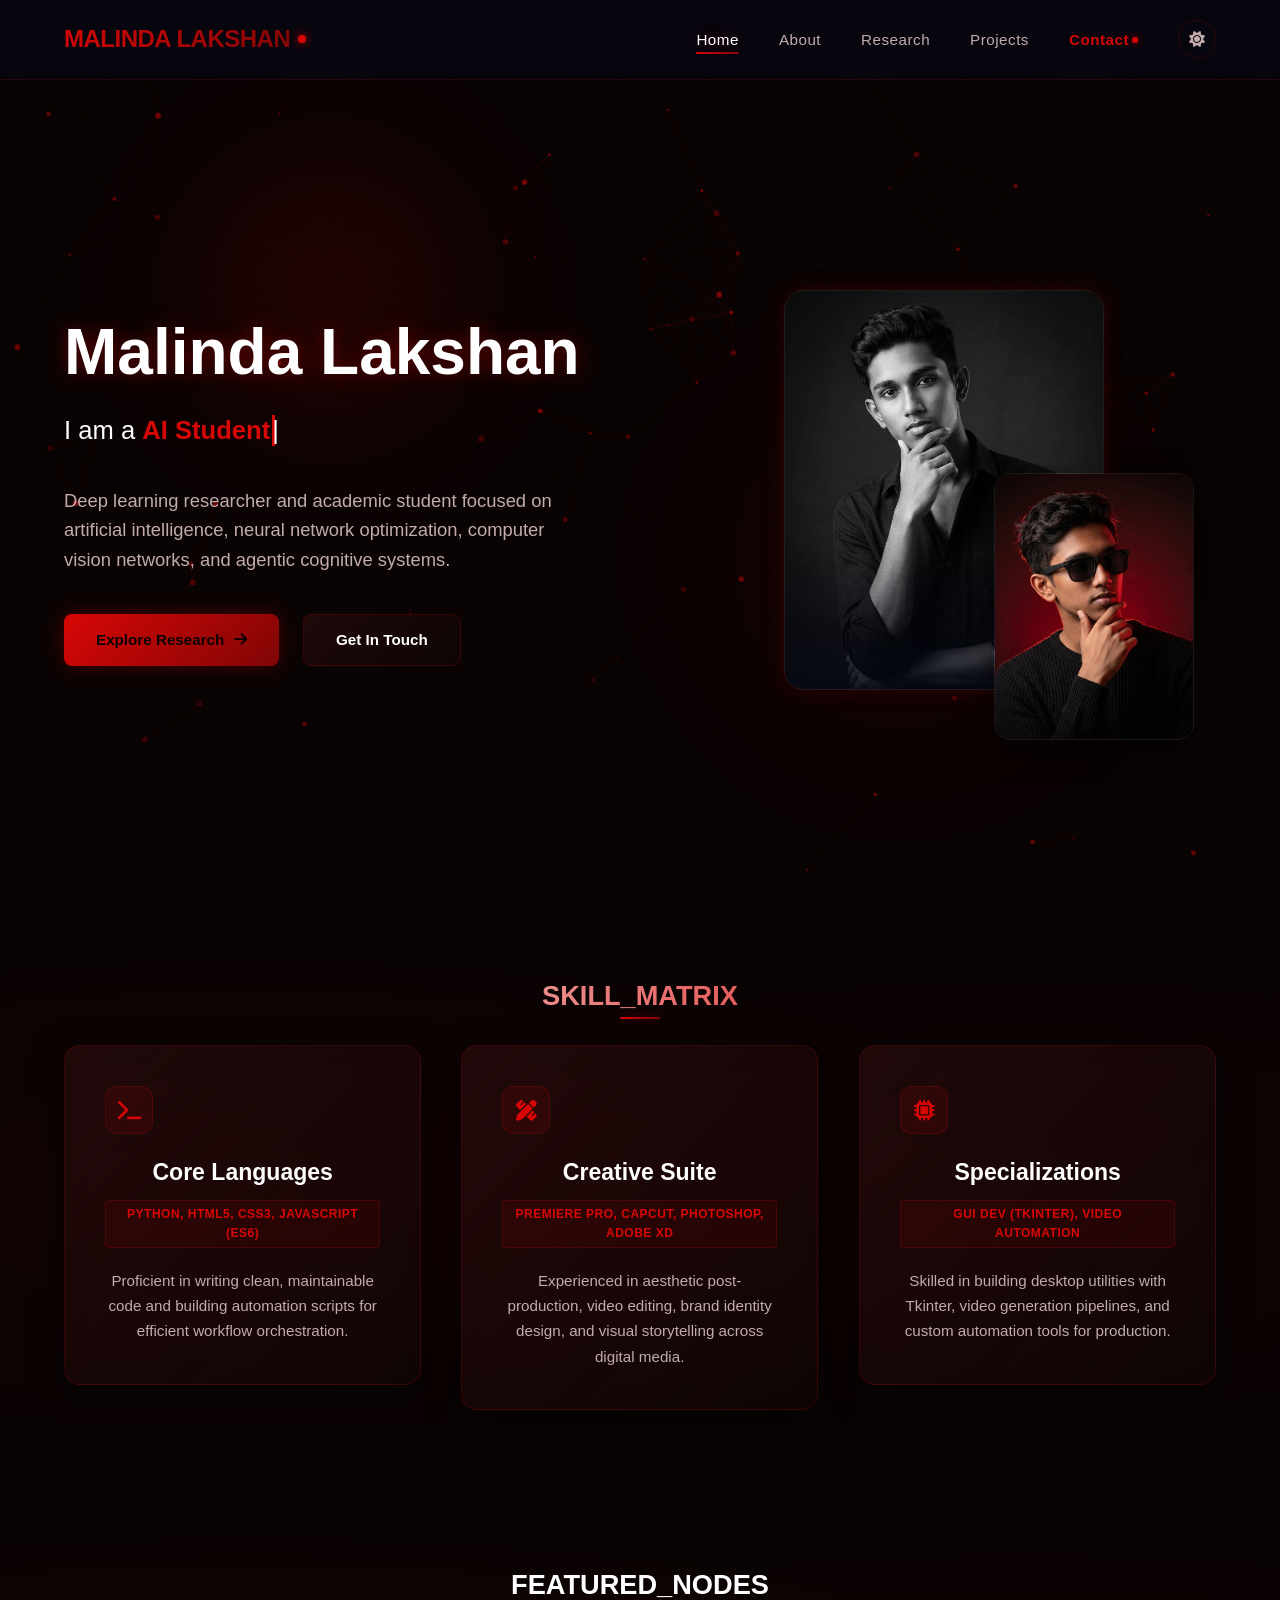
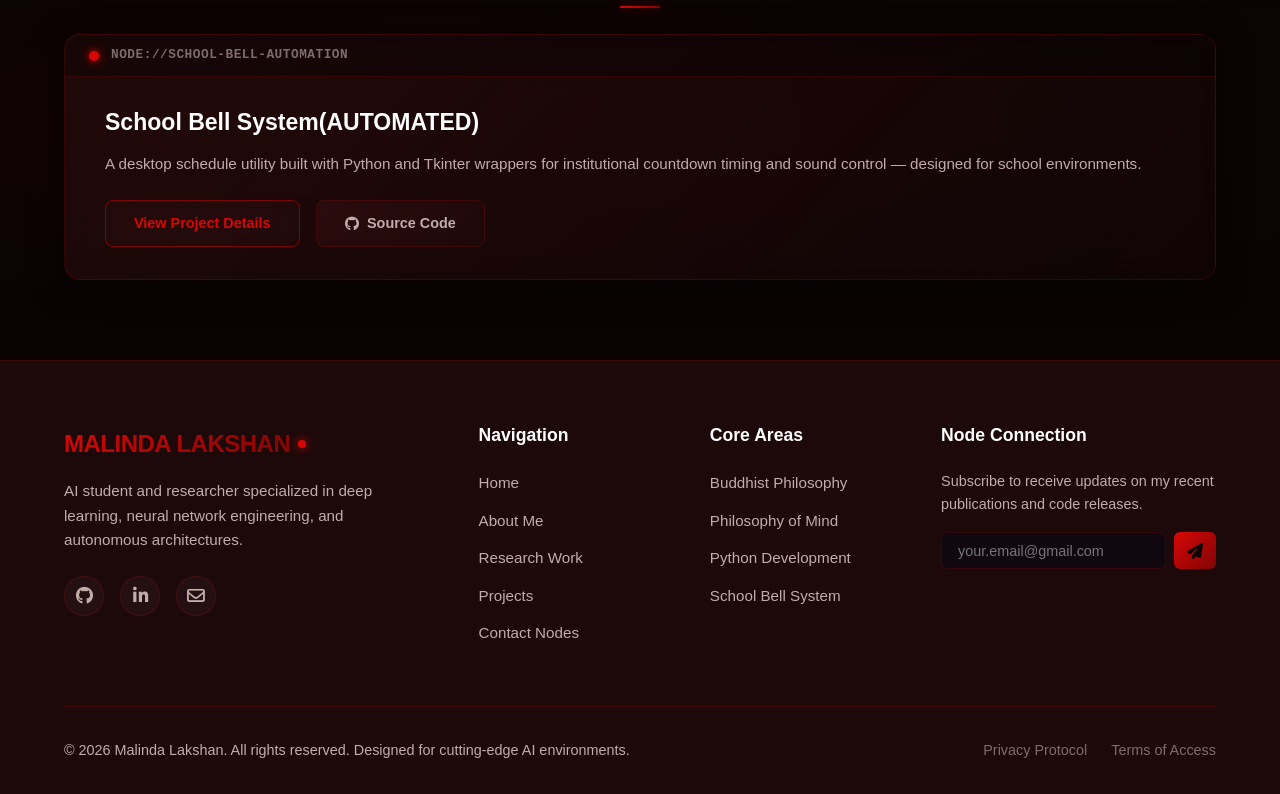
==== commit 1c88f701: "Fixed the lag" ====
--- a/index.html
+++ b/index.html
@@ -7,6 +7,11 @@
   <meta name="author" content="Malinda Lakshan">
   <meta http-equiv="Content-Security-Policy" content="default-src 'self'; script-src 'self' https://cdnjs.cloudflare.com 'unsafe-inline'; style-src 'self' https://cdnjs.cloudflare.com https://fonts.googleapis.com 'unsafe-inline'; font-src 'self' https://cdnjs.cloudflare.com https://fonts.gstatic.com; img-src 'self' data:; connect-src 'self' https://api.web3forms.com; frame-ancestors 'none'; base-uri 'self';">
   <title>Malinda Lakshan | AI Researcher & Student Portfolio</title>
+
+  <!-- Preconnect to external origins -->
+  <link rel="preconnect" href="https://cdnjs.cloudflare.com" crossorigin>
+  <link rel="preconnect" href="https://fonts.googleapis.com">
+  <link rel="preconnect" href="https://fonts.gstatic.com" crossorigin>
 
   <!-- Favicon -->
   <link rel="icon" type="image/svg+xml" href="data:image/svg+xml,%3Csvg xmlns='http://www.w3.org/2000/svg' viewBox='0 0 32 32'%3E%3Ccircle cx='16' cy='16' r='14' fill='%23d80706'/%3E%3Ctext x='16' y='21' text-anchor='middle' fill='white' font-size='13' font-weight='bold' font-family='Arial'%3EML%3C/text%3E%3C/svg%3E">
@@ -121,12 +126,12 @@
           <div class="hero-images-wrapper entrance-right ent-stag-3">
             <!-- Main portrait -->
             <div class="hero-image-main">
-              <img src="assets/malinda.jpeg" alt="Malinda Lakshan Portrait" loading="lazy">
+              <img src="assets/malinda.jpeg" alt="Malinda Lakshan Portrait" loading="lazy" width="1200" height="1607">
               <div class="hero-image-glow"></div>
             </div>
             <!-- Secondary portrait (floating) -->
             <div class="hero-image-secondary reveal-scale" style="transition-delay: 400ms;">
-              <img src="assets/malinda01.jpeg" alt="Malinda Lakshan Alternate" loading="lazy">
+              <img src="assets/malinda01.jpeg" alt="Malinda Lakshan Alternate" loading="lazy" width="1200" height="896">
             </div>
           </div>
           
